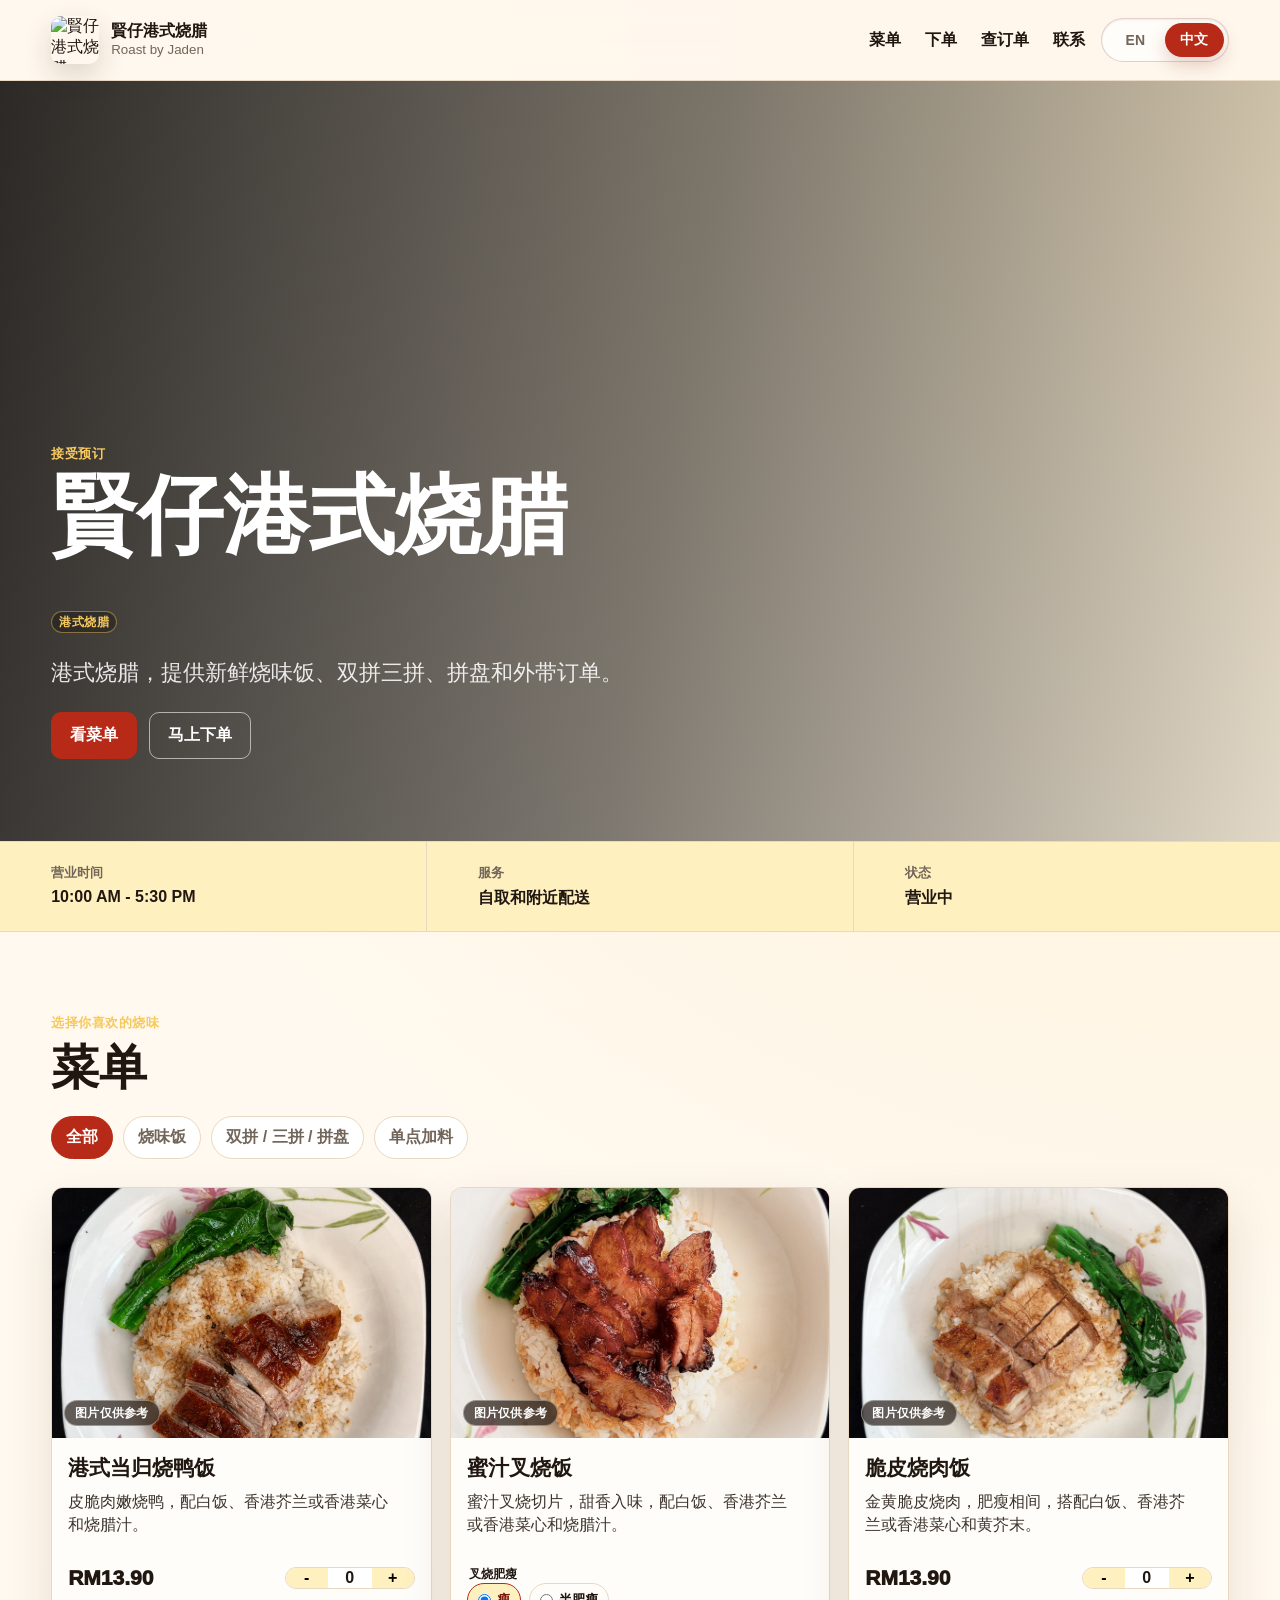
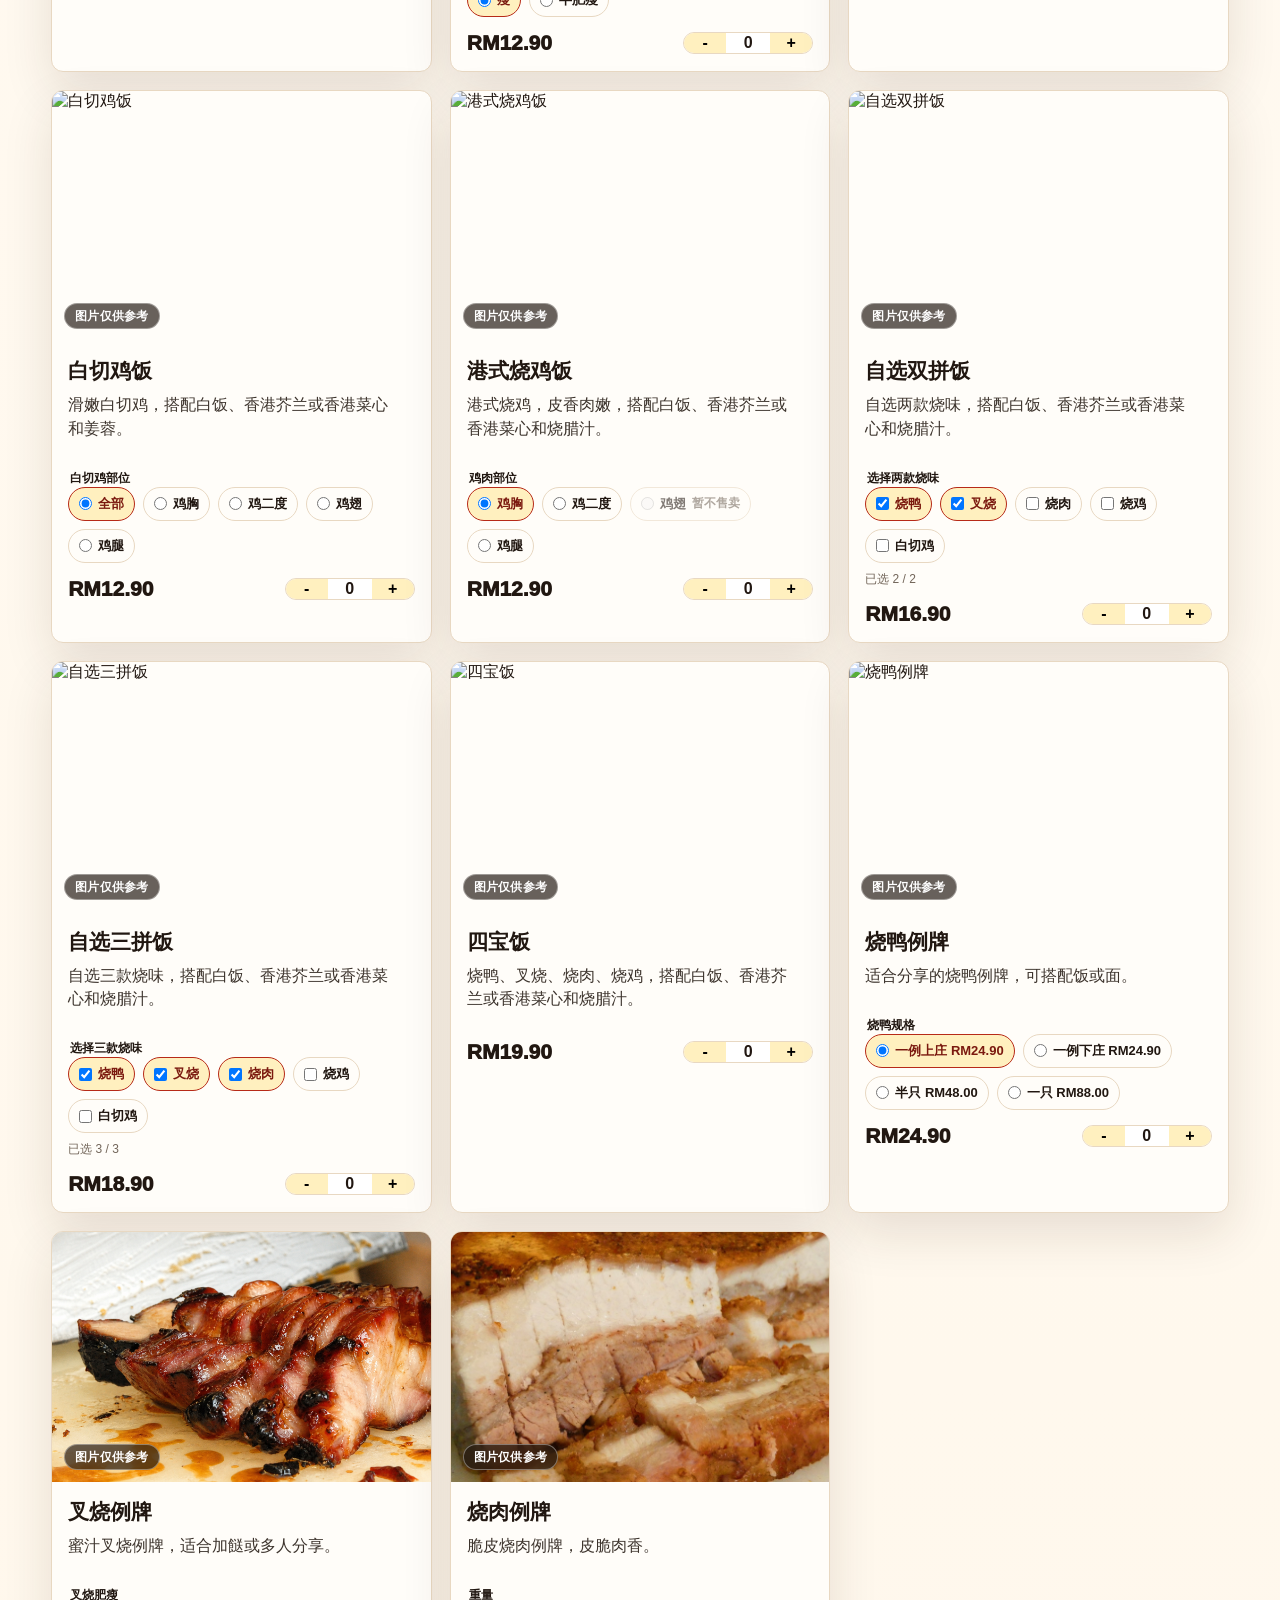
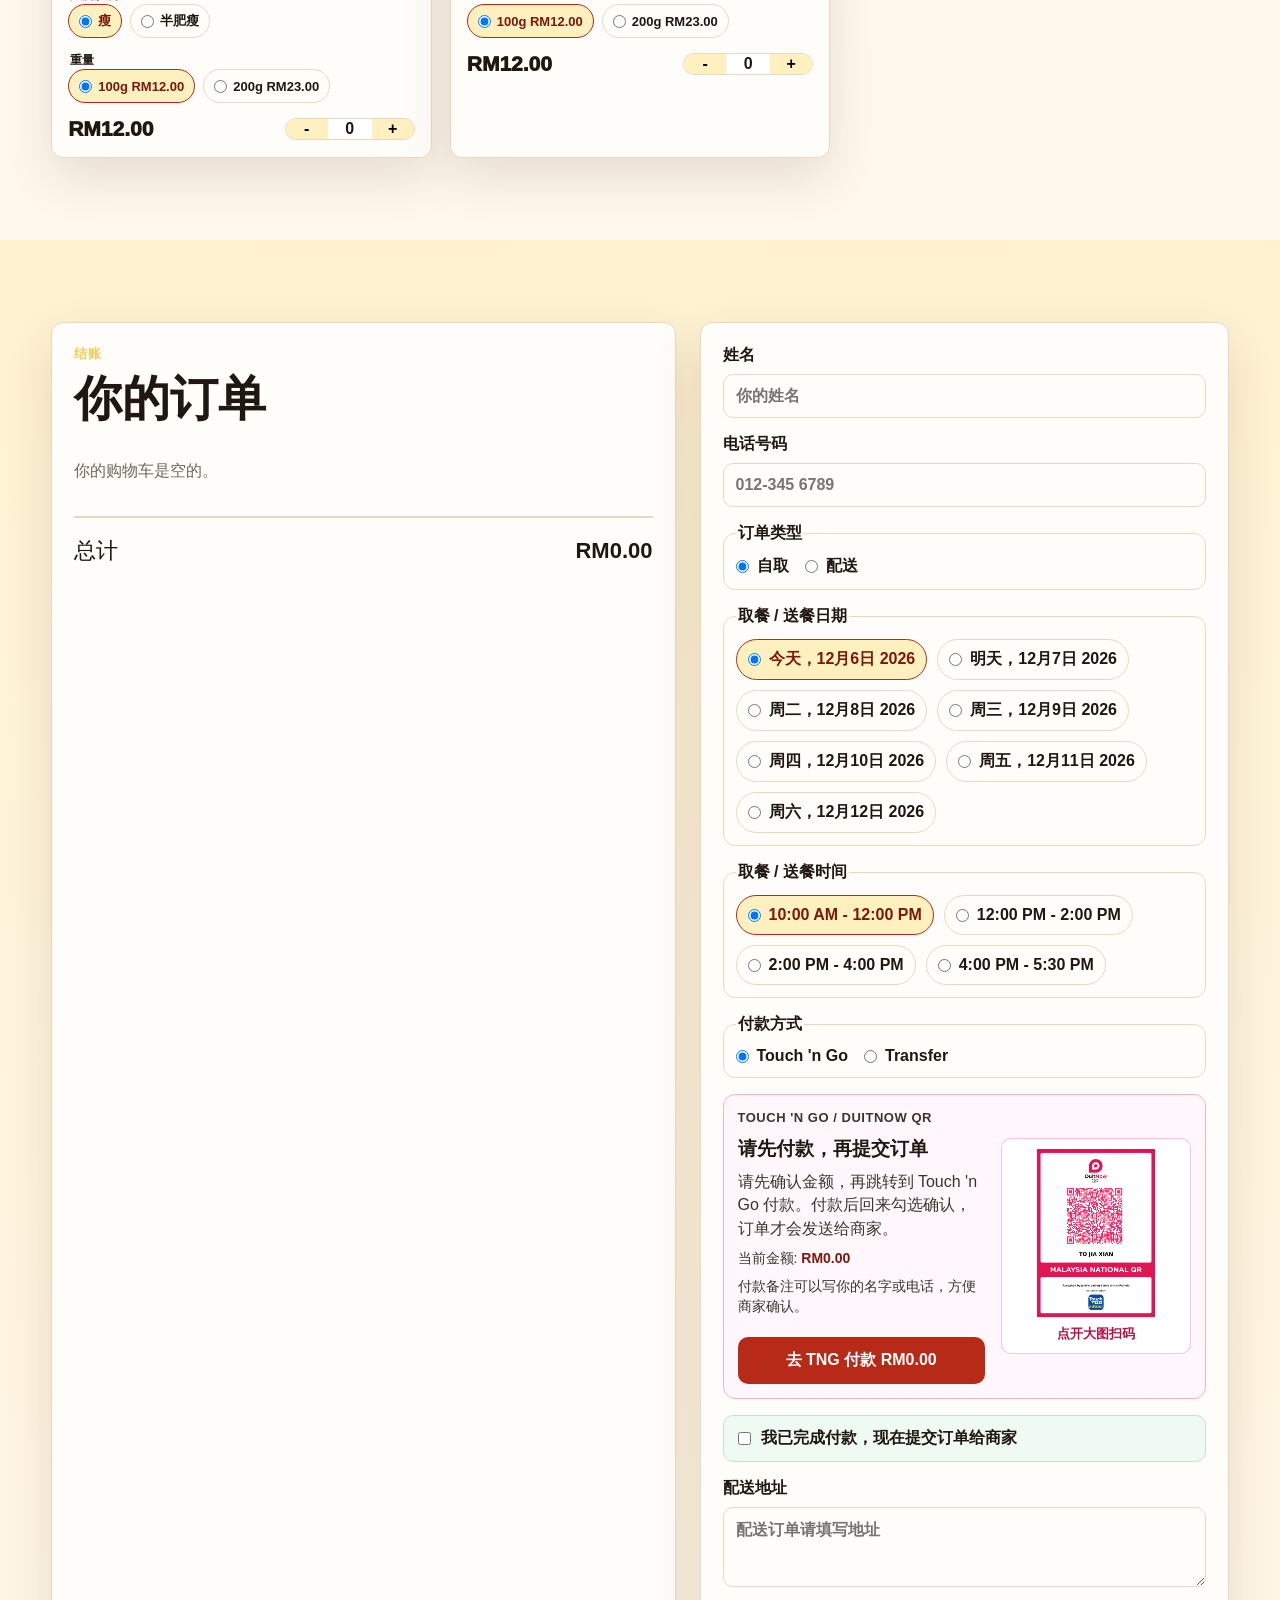
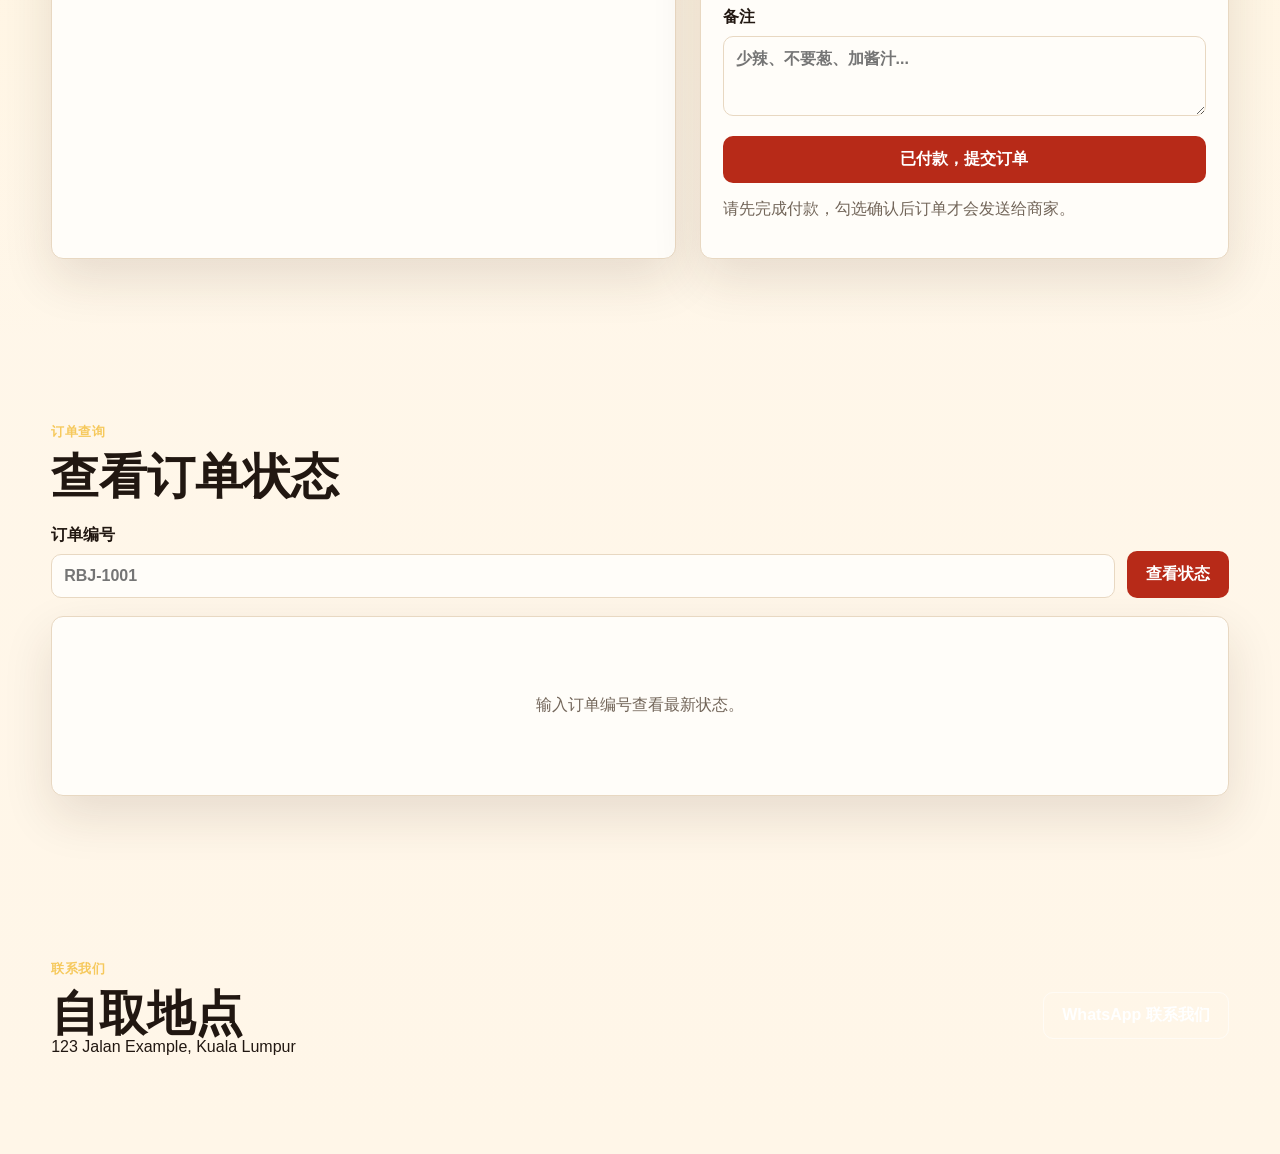
==== index.html @ 511b7d28 "Remove customer map action buttons" ====
<!doctype html>
<html lang="zh">
  <head>
    <meta charset="UTF-8" />
    <meta name="viewport" content="width=device-width, initial-scale=1.0" />
    <meta
      name="description"
      content="A mobile-friendly online menu and ordering site for Roast by Jaden."
    />
    <title>賢仔港式烧腊 | Online Menu</title>
    <link rel="stylesheet" href="styles.css?v=20260618-local-address-preview" />
  </head>
  <body>
    <header class="site-header">
      <a class="brand" href="#top" aria-label="Roast by Jaden home">
        <span class="brand-mark">
          <img src="assets/xianzai-hero.jpg" alt="賢仔港式烧腊 logo" />
        </span>
        <span>
          <strong data-i18n data-zh="賢仔港式烧腊" data-en="Roast by Jaden">賢仔港式烧腊</strong>
          <small data-i18n data-zh="Roast by Jaden" data-en="正宗港式烧腊">Roast by Jaden</small>
        </span>
      </a>

      <div class="header-actions">
        <nav aria-label="Main navigation">
          <a href="#menu" data-i18n data-zh="菜单" data-en="Menu">菜单</a>
          <a href="#order" data-i18n data-zh="下单" data-en="Order">下单</a>
          <a href="#track" data-i18n data-zh="查订单" data-en="Track">查订单</a>
          <a href="#contact" data-i18n data-zh="联系" data-en="Contact">联系</a>
        </nav>
        <div class="language-switch" aria-label="Language switch">
          <button class="language-toggle" type="button" data-language-option="en">EN</button>
          <button class="language-toggle" type="button" data-language-option="zh">中文</button>
        </div>
      </div>
    </header>

    <main id="top">
      <section class="hero">
        <div class="hero-copy">
          <p class="eyebrow" data-i18n data-zh="接受预订" data-en="Now accepting pre-orders">接受预订</p>
          <h1 class="hero-title">
            <span data-i18n data-zh="賢仔港式烧腊" data-en="Roast by Jaden">賢仔港式烧腊</span>
            <small
              class="hero-title-badge"
              data-i18n
              data-zh="港式烧腊"
              data-en="HK STYLE"
            >
              港式烧腊
            </small>
          </h1>
          <p
            data-i18n
            data-zh="港式烧腊，提供新鲜烧味饭、双拼三拼、拼盘和外带订单。"
            data-en="Authentic Hong Kong roast meats, rice, combos, platters and takeaway orders."
          >
            港式烧腊，提供新鲜烧味饭、双拼三拼、拼盘和外带订单。
          </p>
          <div class="hero-actions">
            <a class="button primary" href="#menu" data-i18n data-zh="看菜单" data-en="View menu">看菜单</a>
            <a class="button ghost" href="#order" data-i18n data-zh="马上下单" data-en="Order now">马上下单</a>
          </div>
        </div>
      </section>

      <section class="notice-bar" id="storeNotice" hidden></section>

      <section class="quick-info" aria-label="Business information">
        <div>
          <span data-i18n data-zh="营业时间" data-en="Open">营业时间</span>
          <strong>10:00 AM - 5:30 PM</strong>
        </div>
        <div>
          <span data-i18n data-zh="服务" data-en="Service">服务</span>
          <strong data-i18n data-zh="自取和附近配送" data-en="Pickup & local delivery">自取和附近配送</strong>
        </div>
        <div>
          <span data-i18n data-zh="状态" data-en="Status">状态</span>
          <strong id="storeStatusHero">营业中</strong>
        </div>
      </section>

      <section class="menu-section" id="menu">
        <div class="section-heading">
          <p class="eyebrow" data-i18n data-zh="选择你喜欢的烧味" data-en="Choose your favourites">选择你喜欢的烧味</p>
          <h2 data-i18n data-zh="菜单" data-en="Menu">菜单</h2>
        </div>

        <div class="category-tabs" id="categoryTabs" aria-label="Menu categories"></div>
        <div class="menu-grid" id="menuGrid" aria-live="polite"></div>
      </section>

      <section class="order-section" id="order">
        <div class="order-panel">
          <div class="section-heading">
            <p class="eyebrow" data-i18n data-zh="结账" data-en="Checkout">结账</p>
            <h2 data-i18n data-zh="你的订单" data-en="Your order">你的订单</h2>
          </div>

          <div class="cart-list" id="cartList"></div>
          <div class="cart-empty" id="cartEmpty" data-i18n data-zh="你的购物车是空的。" data-en="Your cart is empty.">你的购物车是空的。</div>

          <div class="cart-total">
            <span data-i18n data-zh="总计" data-en="Total">总计</span>
            <strong id="cartTotal">RM0.00</strong>
          </div>

          <article class="latest-order" id="latestOrder" hidden>
            <p class="eyebrow" data-i18n data-zh="订单已提交" data-en="Order created">订单已提交</p>
            <h3 id="latestOrderCode">RBJ-0000</h3>
            <p id="latestOrderSummary"></p>
            <div class="payment-qr-card compact">
              <div>
                <p class="eyebrow" data-i18n data-zh="Touch 'n Go / DuitNow QR" data-en="Touch 'n Go / DuitNow QR">Touch 'n Go / DuitNow QR</p>
                <h4 data-i18n data-zh="已收到付款确认" data-en="Payment confirmed">已收到付款确认</h4>
                <p class="payment-qr-meta">
                  <span data-i18n data-zh="金额" data-en="Amount">金额</span>:
                  <strong id="latestPaymentQrAmount">RM0.00</strong>
                </p>
                <p class="payment-qr-meta">
                  <span data-i18n data-zh="订单编号" data-en="Order code">订单编号</span>:
                  <strong id="latestPaymentQrReference">RBJ-0000</strong>
                </p>
              </div>
              <a class="payment-qr-image-link" href="assets/tng-duitnow-qr.png" target="_blank" rel="noreferrer" aria-label="Open Touch 'n Go DuitNow QR">
                <img src="assets/tng-duitnow-qr.png" alt="Touch 'n Go DuitNow QR code for payment" />
              </a>
            </div>
            <div class="latest-order-actions">
              <a class="button primary" id="latestOrderTrackLink" href="#track" data-i18n data-zh="查看订单状态" data-en="Track this order">查看订单状态</a>
              <a class="button secondary" id="latestOrderWhatsappLink" href="#" target="_blank" rel="noreferrer" data-i18n data-zh="WhatsApp 联系" data-en="Send to WhatsApp">
                WhatsApp 联系
              </a>
            </div>
          </article>
        </div>

        <form class="customer-form" id="orderForm">
          <label>
            <span data-i18n data-zh="姓名" data-en="Name">姓名</span>
            <input id="customerName" type="text" placeholder="你的姓名" data-i18n-placeholder data-zh-placeholder="你的姓名" data-en-placeholder="Your name" required />
          </label>

          <label>
            <span data-i18n data-zh="电话号码" data-en="Phone">电话号码</span>
            <input id="customerPhone" type="tel" placeholder="012-345 6789" required />
          </label>

          <fieldset>
            <legend data-i18n data-zh="订单类型" data-en="Order type">订单类型</legend>
            <label class="radio-row">
              <input type="radio" name="orderType" value="Pickup" checked />
              <span data-i18n data-zh="自取" data-en="Pickup">自取</span>
            </label>
            <label class="radio-row">
              <input type="radio" name="orderType" value="Delivery" />
              <span data-i18n data-zh="配送" data-en="Delivery">配送</span>
            </label>
          </fieldset>

          <fieldset class="time-options date-options" id="pickupDateOptions">
            <legend>取餐 / 送餐日期</legend>
          </fieldset>

          <fieldset class="time-options">
            <legend data-i18n data-zh="取餐 / 送餐时间" data-en="Pickup / delivery time">取餐 / 送餐时间</legend>
            <label class="time-chip">
              <input type="radio" name="pickupTime" value="10:00 AM - 12:00 PM" checked />
              10:00 AM - 12:00 PM
            </label>
            <label class="time-chip">
              <input type="radio" name="pickupTime" value="12:00 PM - 2:00 PM" />
              12:00 PM - 2:00 PM
            </label>
            <label class="time-chip">
              <input type="radio" name="pickupTime" value="2:00 PM - 4:00 PM" />
              2:00 PM - 4:00 PM
            </label>
            <label class="time-chip">
              <input type="radio" name="pickupTime" value="4:00 PM - 5:30 PM" />
              4:00 PM - 5:30 PM
            </label>
          </fieldset>

          <fieldset>
            <legend data-i18n data-zh="付款方式" data-en="Payment method">付款方式</legend>
            <label class="radio-row">
              <input type="radio" name="paymentMethod" value="Touch 'n Go" checked />
              Touch 'n Go
            </label>
            <label class="radio-row">
              <input type="radio" name="paymentMethod" value="Transfer" />
              Transfer
            </label>
          </fieldset>

          <div class="payment-qr-card" id="paymentQrPanel">
            <div class="payment-qr-copy">
              <p class="eyebrow" data-i18n data-zh="Touch 'n Go / DuitNow QR" data-en="Touch 'n Go / DuitNow QR">Touch 'n Go / DuitNow QR</p>
              <h3 data-i18n data-zh="请先付款，再提交订单" data-en="Pay first, then place the order">请先付款，再提交订单</h3>
              <p data-i18n data-zh="请先确认金额，再跳转到 Touch 'n Go 付款。付款后回来勾选确认，订单才会发送给商家。" data-en="Check the amount, then open Touch 'n Go to pay. After paying, come back and confirm so the order is sent to the shop.">
                请先确认金额，再跳转到 Touch 'n Go 付款。付款后回来勾选确认，订单才会发送给商家。
              </p>
              <p class="payment-qr-meta">
                <span data-i18n data-zh="当前金额" data-en="Current amount">当前金额</span>:
                <strong id="paymentQrAmount">RM0.00</strong>
              </p>
              <p class="payment-qr-hint" data-i18n data-zh="付款备注可以写你的名字或电话，方便商家确认。" data-en="Use your name or phone as the payment reference so the shop can confirm faster.">
                付款备注可以写你的名字或电话，方便商家确认。
              </p>
              <a
                class="button primary payment-link-button"
                id="tngPaymentLink"
                href="https://payment.tngdigital.com.my/sc/bDLos9KsJZ"
                target="_blank"
                rel="noreferrer"
                data-i18n
                data-zh="去 TNG 付款 RM0.00"
                data-en="Pay with TNG RM0.00"
              >
                去 TNG 付款 RM0.00
              </a>
            </div>
            <a class="payment-qr-image-link" href="assets/tng-duitnow-qr.png" target="_blank" rel="noreferrer" aria-label="Open Touch 'n Go DuitNow QR">
              <img src="assets/tng-duitnow-qr.png" alt="Touch 'n Go DuitNow QR code for payment" />
              <span data-i18n data-zh="点开大图扫码" data-en="Tap to enlarge">点开大图扫码</span>
            </a>
          </div>

          <label class="payment-confirm-row">
            <input id="paymentConfirmed" type="checkbox" />
            <span data-i18n data-zh="我已完成付款，现在提交订单给商家" data-en="I have paid and want to send this order to the shop">我已完成付款，现在提交订单给商家</span>
          </label>

          <label>
            <span data-i18n data-zh="配送地址" data-en="Delivery address">配送地址</span>
            <textarea
              id="customerAddress"
              rows="3"
              placeholder="配送订单请填写地址"
              data-i18n-placeholder
              data-zh-placeholder="配送订单请填写地址"
              data-en-placeholder="Required for delivery orders"
            ></textarea>
            <div class="address-suggestions" id="addressSuggestions" hidden></div>
          </label>

          <label>
            <span data-i18n data-zh="备注" data-en="Notes">备注</span>
            <textarea
              id="customerNotes"
              rows="3"
              placeholder="少辣、不要葱、加酱汁..."
              data-i18n-placeholder
              data-zh-placeholder="少辣、不要葱、加酱汁..."
              data-en-placeholder="Less spicy, no spring onion, extra sauce..."
            ></textarea>
          </label>

          <button class="button primary full" type="submit" id="placeOrderButton" data-i18n data-zh="已付款，提交订单" data-en="Paid, place order">已付款，提交订单</button>
          <p class="form-note" id="orderFormNote" data-i18n data-zh="请先完成付款，勾选确认后订单才会发送给商家。" data-en="Please pay first. The order is sent to the shop only after you confirm payment.">
            请先完成付款，勾选确认后订单才会发送给商家。
          </p>
        </form>
      </section>

      <section class="track-section" id="track">
        <div class="section-heading">
          <p class="eyebrow" data-i18n data-zh="订单查询" data-en="Tracking">订单查询</p>
          <h2 data-i18n data-zh="查看订单状态" data-en="Track your order">查看订单状态</h2>
        </div>

        <form class="track-form" id="trackForm">
          <label>
            <span data-i18n data-zh="订单编号" data-en="Tracking code">订单编号</span>
            <input id="trackCodeInput" type="text" placeholder="RBJ-1001" />
          </label>
          <button class="button primary" type="submit" data-i18n data-zh="查看状态" data-en="Check status">查看状态</button>
        </form>

        <div class="track-result empty" id="trackResult">
          输入订单编号查看最新状态。
        </div>
      </section>

      <section class="contact-section" id="contact">
        <div>
          <p class="eyebrow" data-i18n data-zh="联系我们" data-en="Visit us">联系我们</p>
          <h2 data-i18n data-zh="自取地点" data-en="Pickup point">自取地点</h2>
          <p data-i18n data-zh="123 Jalan Example, Kuala Lumpur" data-en="123 Jalan Example, Kuala Lumpur">123 Jalan Example, Kuala Lumpur</p>
        </div>
        <a class="button ghost dark" href="https://wa.me/60123456789" target="_blank" rel="noreferrer">
          <span data-i18n data-zh="WhatsApp 联系我们" data-en="WhatsApp us">WhatsApp 联系我们</span>
        </a>
      </section>
    </main>

    <div class="mobile-cart" aria-live="polite">
      <span id="mobileCartCount">0 份</span>
      <a href="#order" data-i18n data-zh="结账" data-en="Checkout">结账</a>
    </div>

    <script type="module" src="app.js?v=20260618-local-address-preview"></script>
  </body>
</html>
---- styles.css ----
:root {
  color-scheme: light;
  --ink: #211711;
  --muted: #726559;
  --paper: #fff6e8;
  --panel: #fffdf9;
  --line: #e8d8c2;
  --accent: #b72a18;
  --accent-dark: #7b190f;
  --gold: #f6c95d;
  --gold-soft: #fff0bf;
  --olive: #335c43;
  --shadow: 0 20px 50px rgba(59, 33, 15, 0.12);
}

* {
  box-sizing: border-box;
}

[hidden] {
  display: none !important;
}

html {
  scroll-behavior: smooth;
}

body {
  margin: 0;
  background:
    radial-gradient(circle at top right, rgba(246, 201, 93, 0.24), transparent 24%),
    linear-gradient(180deg, #fffaf2 0%, var(--paper) 100%);
  color: var(--ink);
  font-family: "Avenir Next", "Segoe UI", sans-serif;
}

a {
  color: inherit;
  text-decoration: none;
}

button,
input,
textarea,
select {
  font: inherit;
}

img {
  max-width: 100%;
}

.site-header {
  position: sticky;
  top: 0;
  z-index: 20;
  display: flex;
  align-items: center;
  justify-content: space-between;
  gap: 20px;
  padding: 16px clamp(18px, 4vw, 56px);
  background: rgba(255, 248, 238, 0.92);
  border-bottom: 1px solid rgba(232, 216, 194, 0.9);
  backdrop-filter: blur(16px);
}

.brand {
  display: inline-flex;
  align-items: center;
  gap: 12px;
}

.brand-mark {
  width: 48px;
  height: 48px;
  overflow: hidden;
  border-radius: 10px;
  box-shadow: 0 12px 28px rgba(59, 33, 15, 0.16);
}

.brand-mark img {
  width: 100%;
  height: 100%;
  object-fit: cover;
}

.brand strong,
.brand small {
  display: block;
  line-height: 1.1;
}

.brand small {
  margin-top: 4px;
  color: var(--muted);
}

nav {
  display: flex;
  align-items: center;
  gap: clamp(12px, 3vw, 24px);
  font-weight: 800;
}

.header-actions {
  display: flex;
  align-items: center;
  gap: 16px;
}

.language-switch {
  position: relative;
  display: grid;
  grid-template-columns: repeat(2, 1fr);
  width: 128px;
  padding: 4px;
  border: 1px solid rgba(123, 25, 15, 0.2);
  border-radius: 999px;
  background: rgba(255, 255, 255, 0.72);
  box-shadow: inset 0 1px 2px rgba(59, 33, 15, 0.08);
}

.language-switch::before {
  content: "";
  position: absolute;
  top: 4px;
  bottom: 4px;
  left: 4px;
  width: calc(50% - 4px);
  border-radius: 999px;
  background: var(--accent);
  box-shadow: 0 8px 18px rgba(123, 25, 15, 0.2);
  pointer-events: none;
  transition: transform 180ms ease;
}

.language-switch[data-current="zh"]::before {
  transform: translateX(100%);
}

.language-toggle {
  position: relative;
  z-index: 1;
  min-height: 34px;
  border: 0;
  border-radius: 999px;
  background: transparent;
  color: var(--muted);
  cursor: pointer;
  font-size: 14px;
  font-weight: 900;
  transition: color 180ms ease;
}

.language-toggle.active {
  color: #fff;
}

.nav-admin {
  border: 1px solid var(--line);
  border-radius: 999px;
  background: #fff;
  padding: 9px 14px;
}

.hero,
.menu-section,
.order-section,
.track-section,
.contact-section {
  padding: clamp(42px, 7vw, 82px) clamp(18px, 4vw, 56px);
}

.hero {
  display: grid;
  grid-template-columns: minmax(0, 1.15fr) minmax(280px, 0.85fr);
  gap: 24px;
  min-height: min(760px, calc(100vh - 80px));
  align-items: end;
  background:
    linear-gradient(100deg, rgba(15, 12, 10, 0.88), rgba(15, 12, 10, 0.54) 52%, rgba(15, 12, 10, 0.12)),
    url("assets/xianzai-hero.jpg") center/cover;
  color: #fff;
}

.hero-copy {
  width: min(680px, 100%);
}

.hero h1,
.hero h2,
.hero p {
  margin-top: 0;
}

.hero h1 {
  margin-bottom: 18px;
  font-size: clamp(46px, 7vw, 86px);
  line-height: 0.95;
}

.hero-title span {
  display: block;
}

.hero-title-badge {
  display: inline-flex;
  width: max-content;
  max-width: 100%;
  margin-top: 10px;
  border: 1px solid rgba(246, 201, 93, 0.45);
  border-radius: 999px;
  background: rgba(0, 0, 0, 0.26);
  color: var(--gold);
  padding: 4px 7px;
  font-size: clamp(10px, 2.8vw, 12px);
  font-weight: 900;
  letter-spacing: 0.04em;
  line-height: 1;
  text-transform: uppercase;
  backdrop-filter: blur(8px);
}

.hero p:not(.eyebrow) {
  max-width: 620px;
  color: rgba(255, 255, 255, 0.88);
  font-size: clamp(18px, 2vw, 22px);
  line-height: 1.55;
}

.hero-panel {
  display: grid;
  gap: 14px;
}

.hero-stat {
  border: 1px solid rgba(255, 255, 255, 0.16);
  border-radius: 12px;
  background: rgba(255, 255, 255, 0.08);
  padding: 18px;
  backdrop-filter: blur(12px);
}

.hero-stat span {
  display: block;
  margin-bottom: 8px;
  color: rgba(255, 255, 255, 0.74);
  font-size: 12px;
  font-weight: 800;
  text-transform: uppercase;
}

.hero-stat strong {
  font-size: 18px;
  line-height: 1.35;
}

.eyebrow {
  margin: 0 0 12px;
  color: var(--gold);
  font-size: 13px;
  font-weight: 900;
  letter-spacing: 0.04em;
  text-transform: uppercase;
}

.section-heading {
  margin-bottom: 24px;
}

.section-heading.compact {
  margin-bottom: 18px;
}

h2,
h3,
p {
  margin-top: 0;
}

h2 {
  margin-bottom: 0;
  font-size: clamp(30px, 4vw, 48px);
  line-height: 1;
}

.button {
  display: inline-flex;
  min-height: 46px;
  align-items: center;
  justify-content: center;
  border: 1px solid transparent;
  border-radius: 10px;
  padding: 12px 18px;
  cursor: pointer;
  font-weight: 900;
  transition: transform 160ms ease, background 160ms ease, border-color 160ms ease;
}

.button:hover {
  transform: translateY(-1px);
}

.button.primary {
  background: var(--accent);
  color: #fff;
}

.button.ghost {
  border-color: rgba(255, 255, 255, 0.58);
  color: #fff;
}

.button.secondary {
  border-color: var(--line);
  background: #fff;
  color: var(--accent-dark);
}

.button.full {
  width: 100%;
}

.hero-actions,
.latest-order-actions,
.contact-section {
  display: flex;
  flex-wrap: wrap;
  gap: 12px;
}

.notice-bar {
  padding: 14px clamp(18px, 4vw, 56px);
  background: #fff3d5;
  border-top: 1px solid #f1d897;
  border-bottom: 1px solid #f1d897;
  color: var(--accent-dark);
  font-weight: 800;
}

.quick-info {
  display: grid;
  grid-template-columns: repeat(3, minmax(0, 1fr));
  gap: 1px;
  background: var(--line);
  border-block: 1px solid var(--line);
}

.quick-info div {
  padding: 22px clamp(18px, 4vw, 56px);
  background: var(--gold-soft);
}

.quick-info span {
  display: block;
  margin-bottom: 6px;
  color: var(--muted);
  font-size: 13px;
  font-weight: 800;
}

.category-tabs {
  display: flex;
  gap: 10px;
  margin-bottom: 24px;
  overflow-x: auto;
  padding-bottom: 4px;
}

.category-tabs button {
  min-width: max-content;
  border: 1px solid var(--line);
  border-radius: 999px;
  background: #fff;
  color: var(--muted);
  cursor: pointer;
  padding: 10px 14px;
  font-weight: 900;
}

.category-tabs button.active {
  border-color: var(--accent);
  background: var(--accent);
  color: #fff;
}

.menu-grid {
  display: grid;
  grid-template-columns: repeat(3, minmax(0, 1fr));
  gap: 18px;
}

.menu-card,
.order-panel,
.customer-form,
.track-result,
.latest-order,
.empty-card {
  border: 1px solid var(--line);
  border-radius: 12px;
  background: var(--panel);
  box-shadow: var(--shadow);
}

.menu-card {
  overflow: hidden;
}

.menu-card-image {
  position: relative;
}

.menu-card-image img {
  display: block;
  width: 100%;
  height: clamp(190px, 28vw, 250px);
  object-fit: cover;
}

.menu-card-image span {
  position: absolute;
  left: 12px;
  bottom: 12px;
  border: 1px solid rgba(255, 255, 255, 0.36);
  border-radius: 999px;
  background: rgba(33, 23, 17, 0.68);
  color: #fff;
  padding: 6px 10px;
  font-size: 12px;
  font-weight: 900;
  letter-spacing: 0.02em;
  line-height: 1;
  backdrop-filter: blur(8px);
}

.menu-card-body {
  display: grid;
  gap: 14px;
  padding: 16px;
}

.menu-card-top {
  display: grid;
  grid-template-columns: 1fr auto;
  gap: 14px;
}

.menu-card h3 {
  margin-bottom: 8px;
  font-size: 21px;
}

.menu-card p {
  color: #3d342d;
  line-height: 1.45;
}

.product-badge,
.status-pill {
  display: inline-flex;
  min-height: 32px;
  align-items: center;
  justify-content: center;
  border-radius: 999px;
  padding: 6px 11px;
  font-size: 12px;
  font-weight: 900;
  white-space: nowrap;
}

.product-badge.live {
  background: #e7f6ec;
  color: #235b37;
}

.product-badge.sold {
  background: #ffe4dc;
  color: var(--accent-dark);
}

.product-badge.idle {
  background: #f0ece6;
  color: #6c5d4d;
}

.choice-group {
  display: grid;
  gap: 8px;
  margin: 0;
  border: 0;
  padding: 0;
}

.choice-group legend {
  font-size: 12px;
  font-weight: 900;
}

.choice-options {
  display: flex;
  flex-wrap: wrap;
  gap: 8px;
}

.choice-chip {
  display: inline-flex;
  min-height: 34px;
  align-items: center;
  gap: 6px;
  border: 1px solid var(--line);
  border-radius: 999px;
  background: #fffdf9;
  padding: 7px 10px;
  font-size: 13px;
  font-weight: 800;
}

.choice-chip:has(input:checked) {
  border-color: var(--accent);
  background: var(--gold-soft);
  color: var(--accent-dark);
}

.choice-chip input {
  width: auto;
  margin: 0;
}

.choice-chip.sold-out {
  opacity: 0.56;
}

.choice-chip span,
.choice-limit {
  color: var(--muted);
  font-size: 12px;
}

.menu-card-footer,
.cart-total,
.track-card-head,
.track-history-row {
  display: flex;
  align-items: center;
  justify-content: space-between;
  gap: 12px;
}

.price {
  font-size: 21px;
  font-weight: 950;
}

.add-button {
  min-width: 120px;
  height: 42px;
  border: 0;
  border-radius: 999px;
  background: var(--line);
  color: var(--muted);
  font-weight: 900;
}

.menu-quantity,
.quantity {
  display: inline-grid;
  overflow: hidden;
  border: 1px solid var(--line);
  border-radius: 999px;
}

.menu-quantity {
  grid-template-columns: 42px 44px 42px;
}

.quantity {
  grid-template-columns: 34px 34px 34px;
}

.menu-quantity button,
.menu-quantity output,
.quantity button,
.quantity output {
  display: grid;
  place-items: center;
  border: 0;
  font-weight: 900;
}

.menu-quantity button,
.quantity button {
  background: var(--gold-soft);
  cursor: pointer;
}

.menu-quantity output,
.quantity output {
  background: #fff;
}

.order-section {
  display: grid;
  grid-template-columns: minmax(0, 0.92fr) minmax(320px, 0.78fr);
  gap: 24px;
  background:
    linear-gradient(180deg, rgba(255, 236, 184, 0.54), rgba(255, 255, 255, 0));
}

.order-panel,
.customer-form,
.track-result,
.latest-order {
  padding: 22px;
}

.customer-form {
  display: grid;
  gap: 16px;
}

.cart-list {
  display: grid;
  gap: 12px;
}

.cart-item {
  display: grid;
  grid-template-columns: 1fr auto;
  gap: 12px;
  align-items: center;
  border-bottom: 1px solid var(--line);
  padding-bottom: 12px;
}

.cart-item strong,
.cart-item span,
.track-items strong,
.track-items span {
  display: block;
}

.cart-item small,
.track-items span,
.track-meta,
.form-note {
  color: var(--muted);
}

.cart-empty {
  padding: 14px 0;
  color: var(--muted);
}

.cart-total {
  margin-top: 20px;
  border-top: 2px solid var(--line);
  padding-top: 18px;
  font-size: 22px;
}

.latest-order {
  margin-top: 18px;
  background: #fffaf0;
}

.latest-order h3 {
  margin-bottom: 8px;
  font-size: 28px;
}

.payment-qr-card {
  display: grid;
  grid-template-columns: minmax(0, 1fr) minmax(150px, 190px);
  gap: 16px;
  align-items: center;
  border: 1px solid #f4b2c9;
  border-radius: 12px;
  background: #fff7fb;
  padding: 14px;
}

.payment-qr-card.compact {
  margin: 16px 0;
  background: #fff;
}

.payment-qr-card h3,
.payment-qr-card h4 {
  margin-bottom: 8px;
}

.payment-qr-card h4 {
  font-size: 20px;
}

.payment-qr-copy {
  min-width: 0;
}

.payment-qr-card p {
  margin-bottom: 8px;
  color: #3d342d;
  line-height: 1.45;
}

.payment-qr-meta,
.payment-qr-hint {
  font-size: 14px;
}

.payment-qr-meta {
  color: var(--muted);
}

.payment-qr-meta strong {
  color: var(--accent-dark);
}

.payment-qr-hint {
  margin-bottom: 0;
  color: var(--muted);
}

.payment-link-button {
  width: 100%;
  margin-top: 12px;
  text-align: center;
}

.payment-qr-image-link {
  display: grid;
  gap: 8px;
  justify-items: center;
  border: 1px solid rgba(230, 15, 82, 0.24);
  border-radius: 10px;
  background: #fff;
  padding: 10px;
  color: #b80f43;
  font-size: 13px;
  font-weight: 900;
  text-align: center;
}

.payment-qr-image-link img {
  display: block;
  width: min(100%, 172px);
  aspect-ratio: 1;
  object-fit: contain;
}

.payment-confirm-row {
  display: flex;
  align-items: center;
  gap: 10px;
  border: 1px solid #bfe5ca;
  border-radius: 10px;
  background: #effaf2;
  padding: 12px 14px;
  color: var(--green-dark);
  font-weight: 900;
}

.payment-confirm-row input {
  width: auto;
  margin: 0;
}

label,
legend {
  font-weight: 900;
}

input,
textarea,
select {
  width: 100%;
  margin-top: 8px;
  border: 1px solid var(--line);
  border-radius: 10px;
  background: #fffdf9;
  color: var(--ink);
  padding: 12px;
  outline: none;
}

input:focus,
textarea:focus,
select:focus {
  border-color: var(--accent);
  box-shadow: 0 0 0 3px rgba(183, 42, 24, 0.14);
}

.address-actions {
  display: flex;
  flex-wrap: wrap;
  gap: 8px;
  margin-top: 10px;
}

.address-suggestions {
  display: grid;
  gap: 8px;
  margin-top: 8px;
}

.address-suggestion {
  display: grid;
  gap: 3px;
  width: 100%;
  border: 1px solid var(--line);
  border-radius: 8px;
  background: #fffdf9;
  color: var(--ink);
  cursor: pointer;
  padding: 10px 12px;
  font-weight: 600;
  text-align: left;
}

.address-suggestion:hover,
.address-suggestion:focus-visible {
  border-color: var(--accent);
  background: var(--gold-soft);
  outline: none;
}

.address-suggestion strong {
  display: block;
  font-size: 14px;
  line-height: 1.25;
}

.address-suggestion span {
  display: block;
  color: var(--muted);
  font-size: 13px;
  font-weight: 500;
  line-height: 1.35;
}

.map-link {
  display: inline-flex;
  width: fit-content;
  align-items: center;
  justify-content: center;
  border: 1px solid var(--line);
  border-radius: 999px;
  background: #fff;
  color: var(--accent-dark);
  cursor: pointer;
  padding: 8px 12px;
  font-size: 14px;
  font-weight: 900;
  transition: opacity 160ms ease, transform 160ms ease, border-color 160ms ease;
}

.map-link:hover {
  border-color: var(--accent);
  transform: translateY(-1px);
}

.map-link:disabled {
  cursor: wait;
  opacity: 0.68;
  transform: none;
}

fieldset {
  display: flex;
  flex-wrap: wrap;
  gap: 16px;
  margin: 0;
  border: 1px solid var(--line);
  border-radius: 12px;
  padding: 12px;
}

.radio-row,
.time-chip {
  display: inline-flex;
  align-items: center;
  gap: 8px;
  font-weight: 800;
}

.radio-row input,
.time-chip input {
  width: auto;
  margin: 0;
}

.time-options {
  gap: 10px;
}

.time-chip {
  min-height: 40px;
  border: 1px solid var(--line);
  border-radius: 999px;
  background: #fffdf9;
  padding: 9px 11px;
}

.time-chip:has(input:checked) {
  border-color: var(--accent);
  background: var(--gold-soft);
  color: var(--accent-dark);
}

.track-form {
  display: grid;
  grid-template-columns: minmax(0, 1fr) auto;
  gap: 12px;
  align-items: end;
  margin-bottom: 18px;
}

.track-result.empty,
.empty-card {
  display: grid;
  place-items: center;
  min-height: 180px;
  color: var(--muted);
  text-align: center;
}

.track-result h3 {
  margin-bottom: 0;
  font-size: 28px;
}

.status-pill {
  background: #f4ead9;
  color: var(--accent-dark);
}

.track-items,
.track-history {
  display: grid;
  gap: 12px;
}

.track-items {
  margin: 18px 0;
  padding: 0;
  list-style: none;
}

.track-history {
  border-top: 1px solid var(--line);
  padding-top: 16px;
}

.contact-section {
  align-items: center;
  justify-content: space-between;
}

.mobile-cart {
  position: fixed;
  right: 14px;
  bottom: 14px;
  left: 14px;
  z-index: 30;
  display: none;
  align-items: center;
  justify-content: space-between;
  border-radius: 12px;
  background: var(--accent-dark);
  color: #fff;
  padding: 12px 14px;
  box-shadow: var(--shadow);
  font-weight: 900;
}

.mobile-cart a {
  border-radius: 999px;
  background: #fff;
  color: var(--accent-dark);
  padding: 9px 12px;
}

@media (max-width: 1040px) {
  .menu-grid {
    grid-template-columns: repeat(2, minmax(0, 1fr));
  }

  .hero,
  .order-section {
    grid-template-columns: 1fr;
  }
}

@media (max-width: 720px) {
  .site-header {
    align-items: flex-start;
    flex-direction: column;
  }

  nav {
    flex-wrap: wrap;
  }

  .quick-info,
  .menu-grid,
  .track-form {
    grid-template-columns: 1fr;
  }

  .menu-card-top,
  .cart-item,
  .payment-qr-card {
    grid-template-columns: 1fr;
  }

  .payment-qr-image-link img {
    width: min(100%, 260px);
  }

  .menu-card-footer,
  .cart-total,
  .track-card-head,
  .contact-section {
    align-items: flex-start;
    flex-direction: column;
  }

  .hero {
    min-height: 660px;
  }

  .mobile-cart {
    display: flex;
  }
}
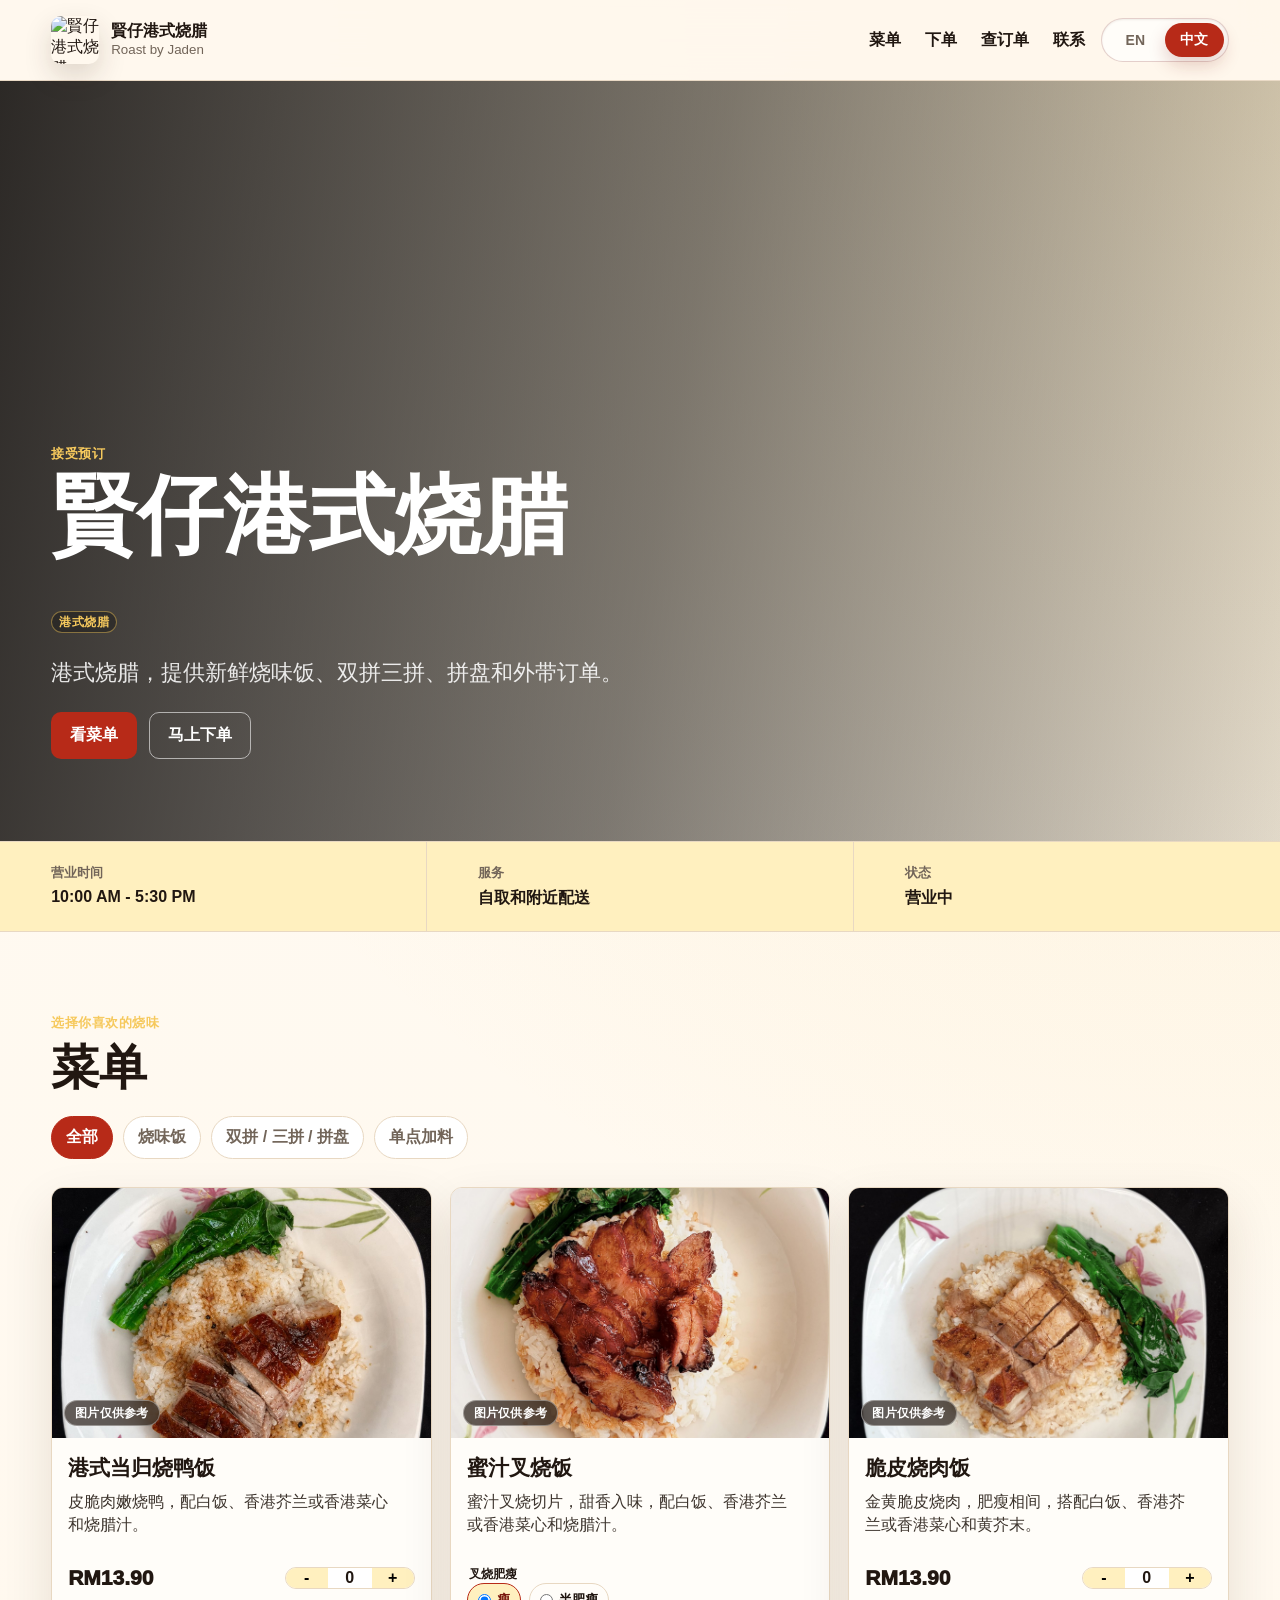
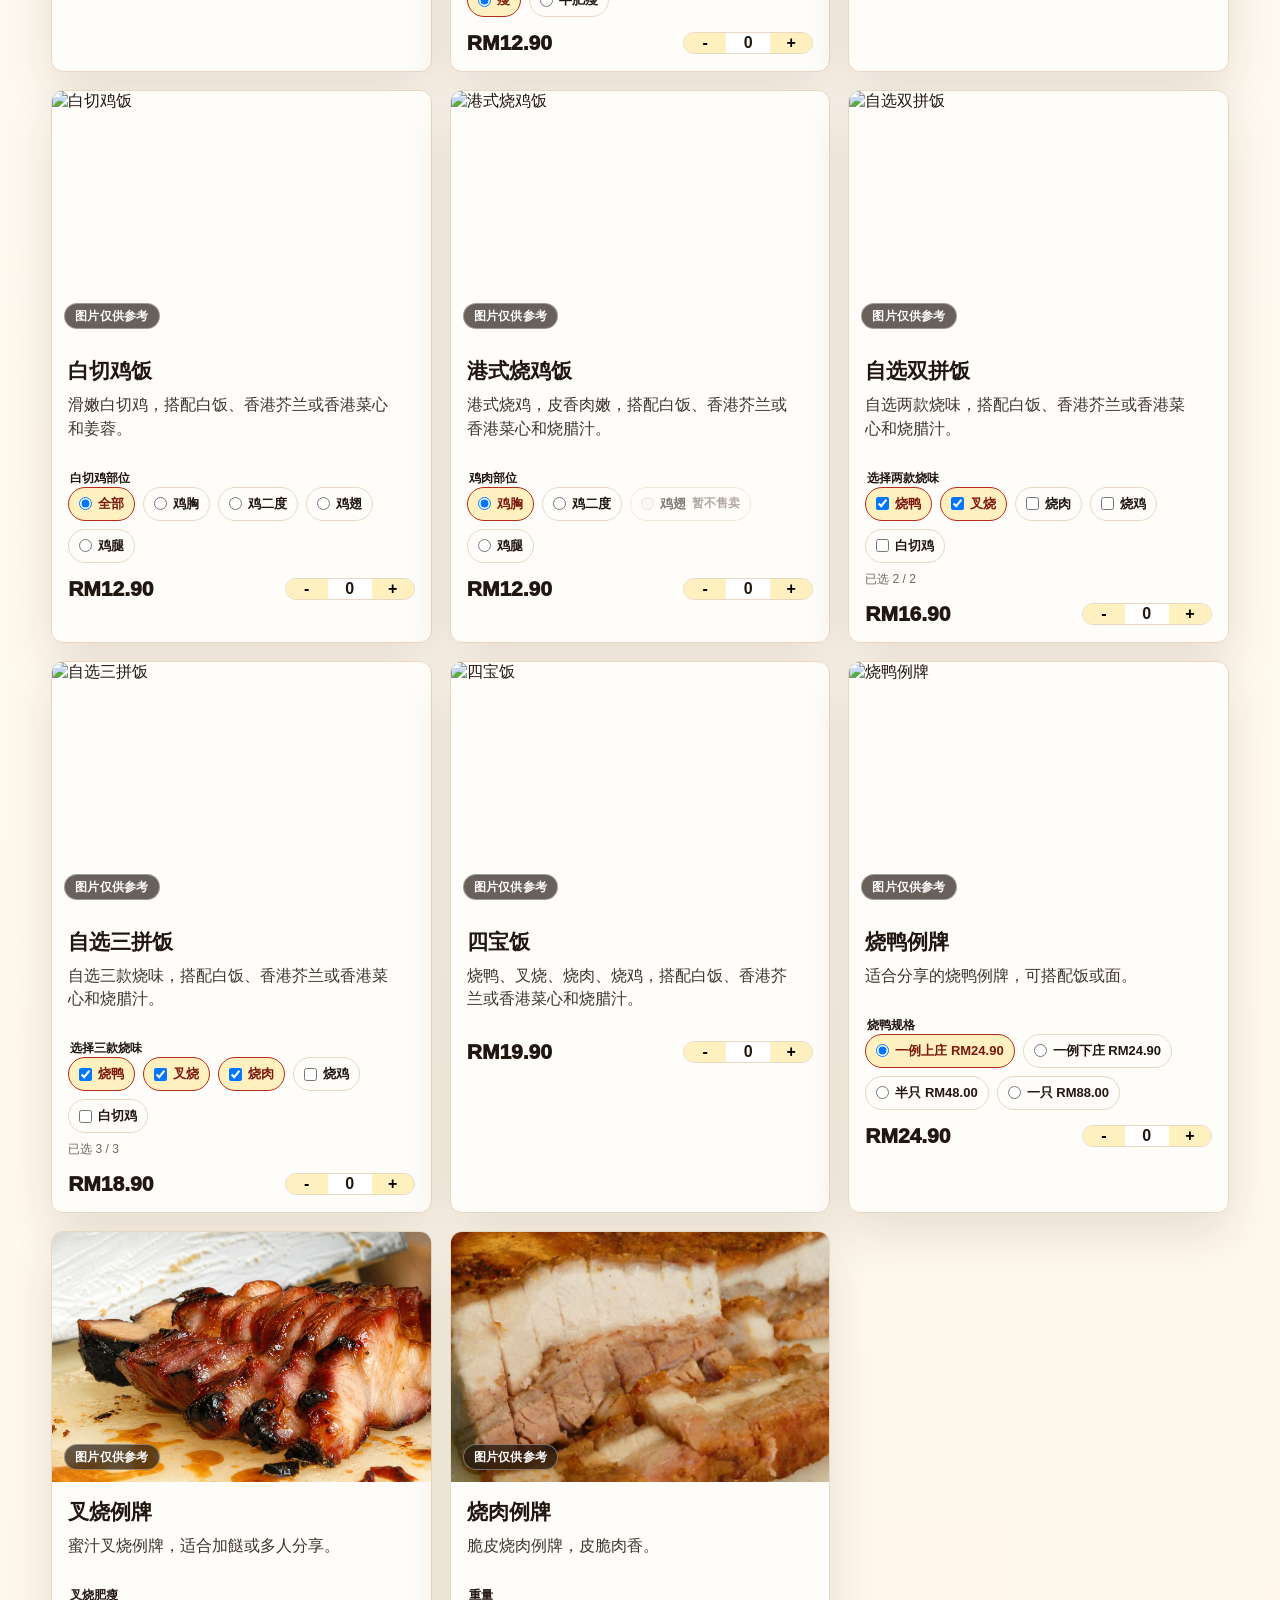
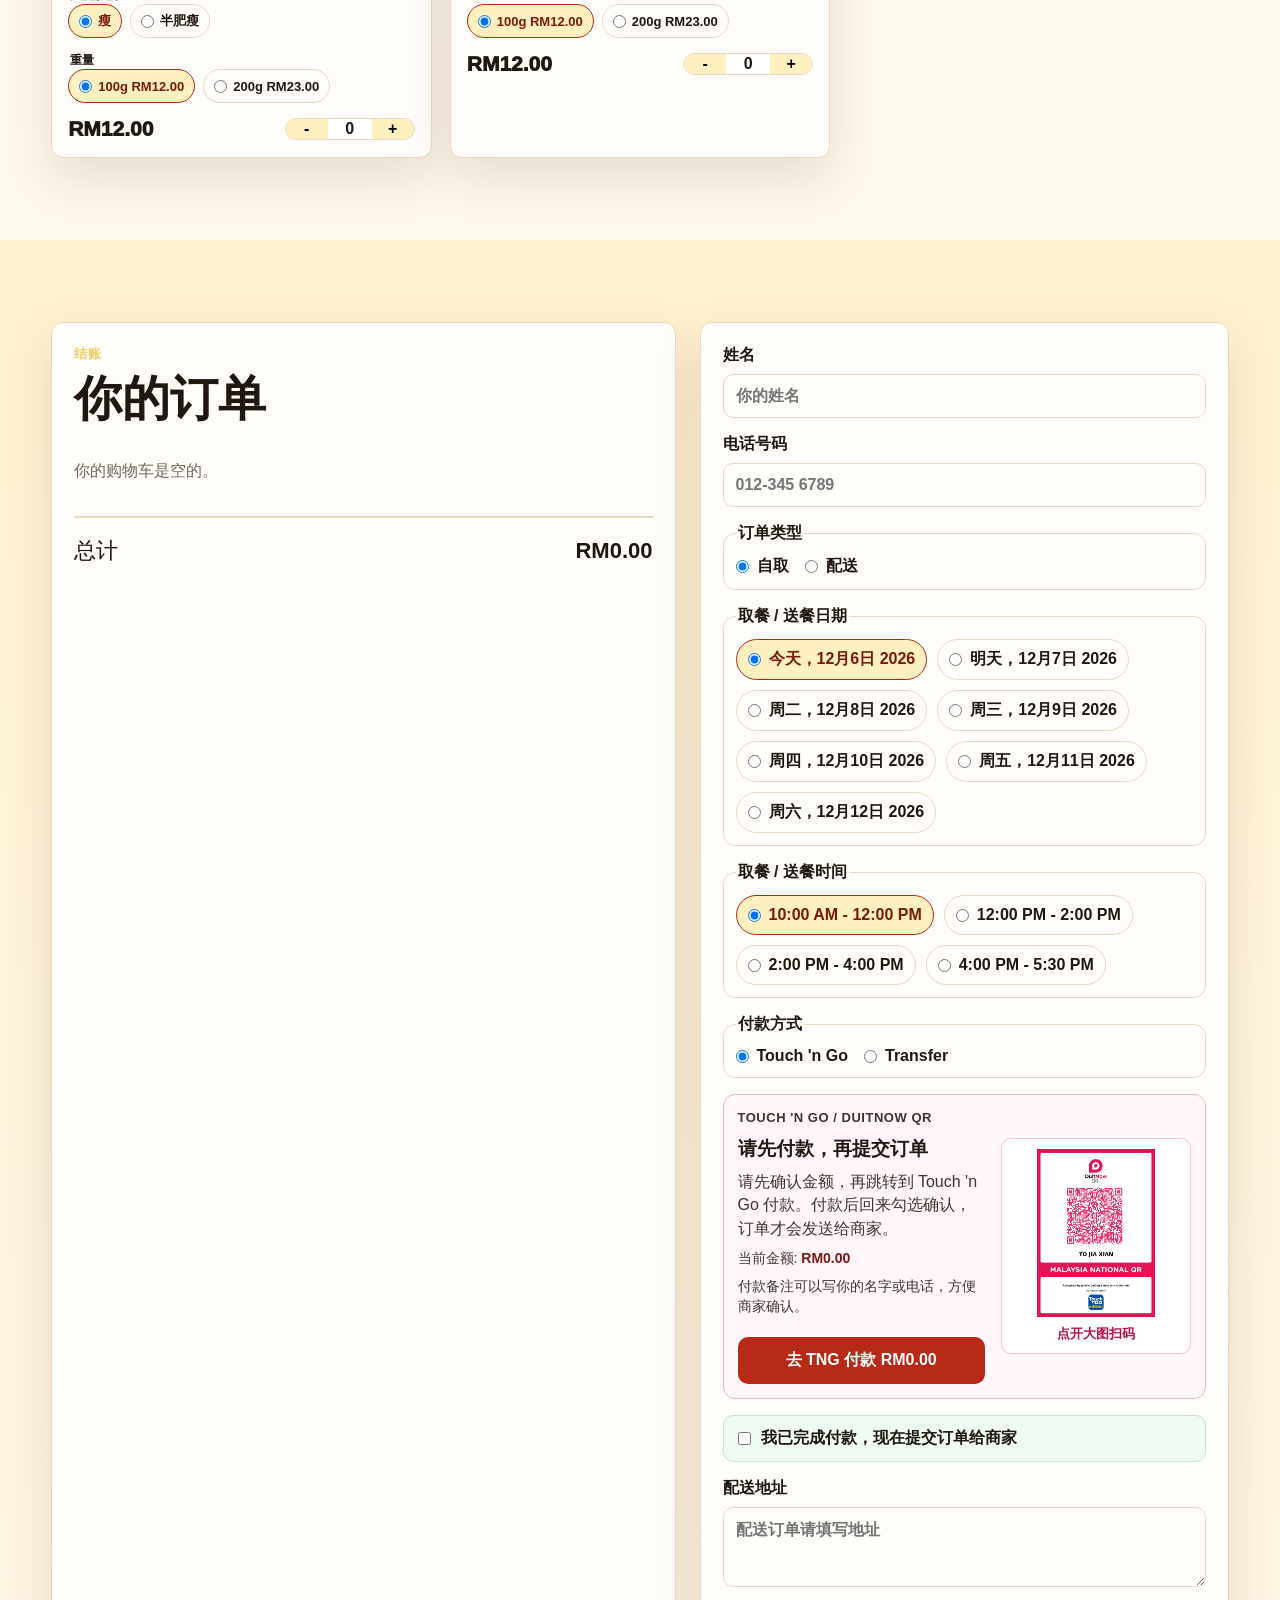
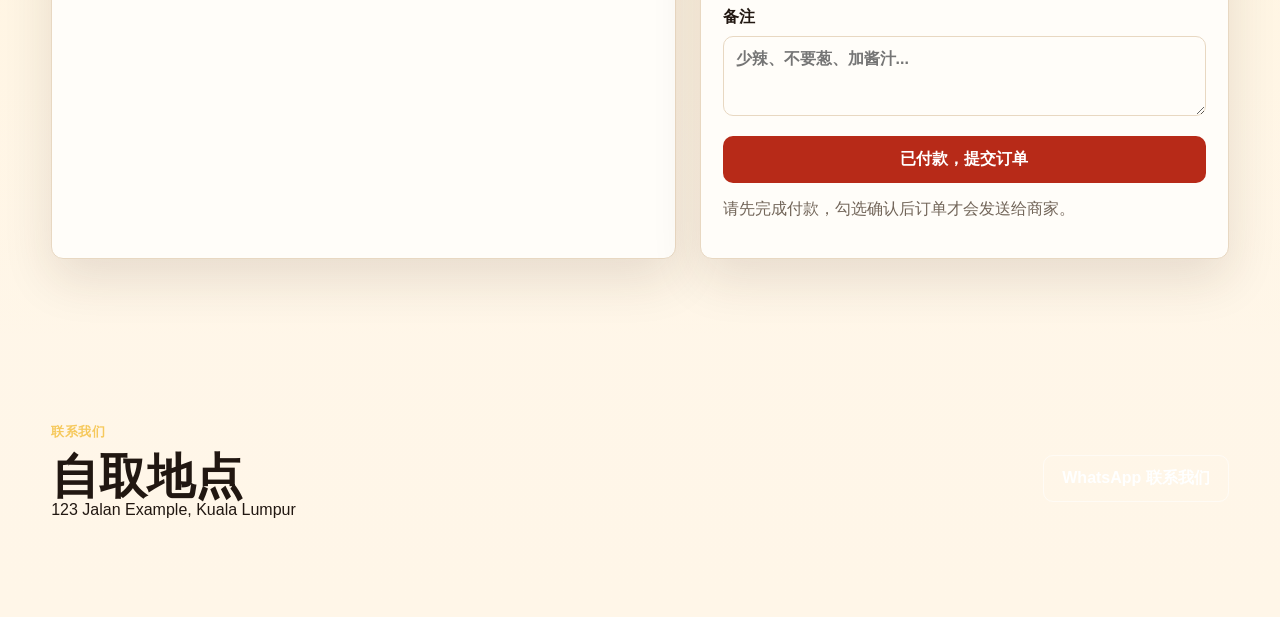
==== commit e2e4b316: "Remove customer address action buttons" ====
--- a/index.html
+++ b/index.html
@@ -8,7 +8,7 @@
       content="A mobile-friendly online menu and ordering site for Roast by Jaden."
     />
     <title>賢仔港式烧腊 | Online Menu</title>
-    <link rel="stylesheet" href="styles.css?v=20260618-local-address-preview" />
+    <link rel="stylesheet" href="styles.css?v=20260612-tng-payment-link" />
   </head>
   <body>
     <header class="site-header">
@@ -26,7 +26,7 @@
         <nav aria-label="Main navigation">
           <a href="#menu" data-i18n data-zh="菜单" data-en="Menu">菜单</a>
           <a href="#order" data-i18n data-zh="下单" data-en="Order">下单</a>
-          <a href="#track" data-i18n data-zh="查订单" data-en="Track">查订单</a>
+          <a href="track.html" data-i18n data-zh="查订单" data-en="Track">查订单</a>
           <a href="#contact" data-i18n data-zh="联系" data-en="Contact">联系</a>
         </nav>
         <div class="language-switch" aria-label="Language switch">
@@ -129,7 +129,7 @@
               </a>
             </div>
             <div class="latest-order-actions">
-              <a class="button primary" id="latestOrderTrackLink" href="#track" data-i18n data-zh="查看订单状态" data-en="Track this order">查看订单状态</a>
+              <a class="button primary" id="latestOrderTrackLink" href="track.html" data-i18n data-zh="查看订单状态" data-en="Track this order">查看订单状态</a>
               <a class="button secondary" id="latestOrderWhatsappLink" href="#" target="_blank" rel="noreferrer" data-i18n data-zh="WhatsApp 联系" data-en="Send to WhatsApp">
                 WhatsApp 联系
               </a>
@@ -244,7 +244,6 @@
               data-zh-placeholder="配送订单请填写地址"
               data-en-placeholder="Required for delivery orders"
             ></textarea>
-            <div class="address-suggestions" id="addressSuggestions" hidden></div>
           </label>
 
           <label>
@@ -266,7 +265,7 @@
         </form>
       </section>
 
-      <section class="track-section" id="track">
+      <section class="track-section" id="track" hidden>
         <div class="section-heading">
           <p class="eyebrow" data-i18n data-zh="订单查询" data-en="Tracking">订单查询</p>
           <h2 data-i18n data-zh="查看订单状态" data-en="Track your order">查看订单状态</h2>
@@ -302,6 +301,6 @@
       <a href="#order" data-i18n data-zh="结账" data-en="Checkout">结账</a>
     </div>
 
-    <script type="module" src="app.js?v=20260618-local-address-preview"></script>
+    <script type="module" src="app.js?v=20260615-english-menu-names"></script>
   </body>
 </html>
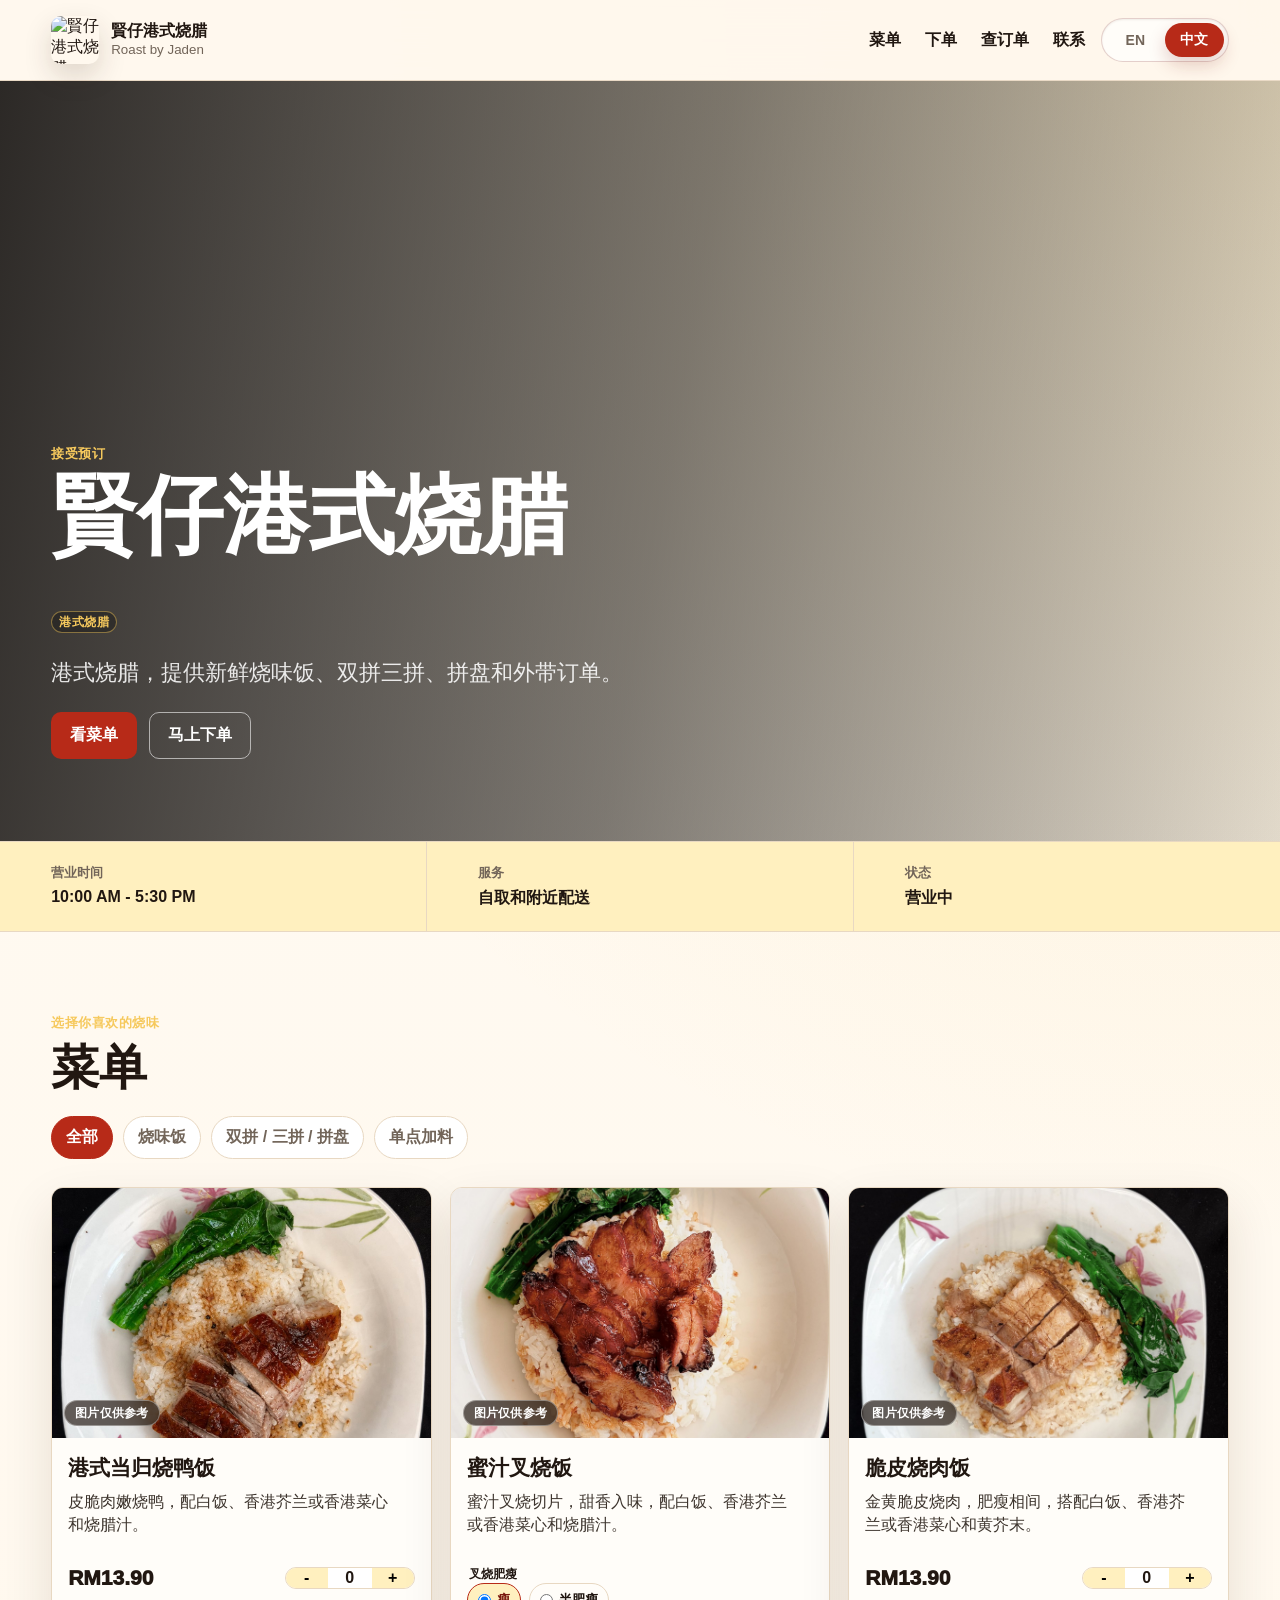
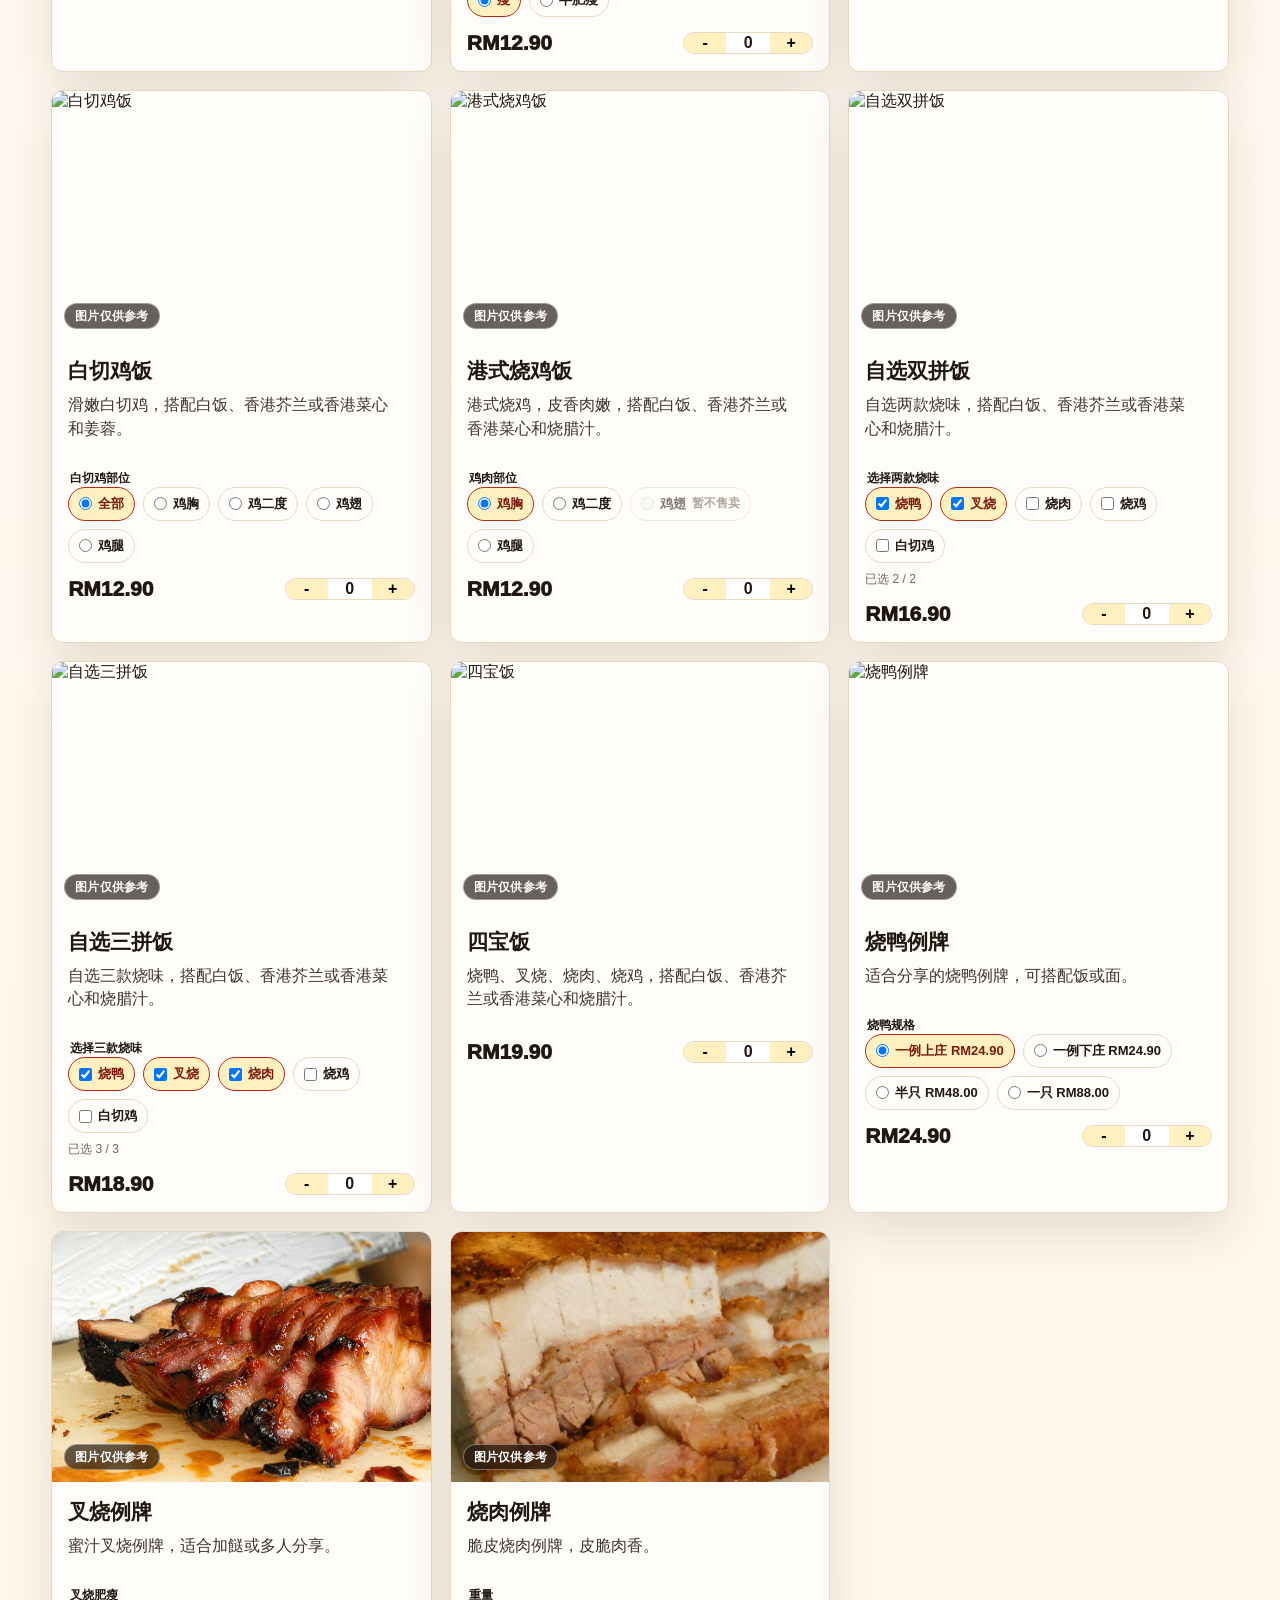
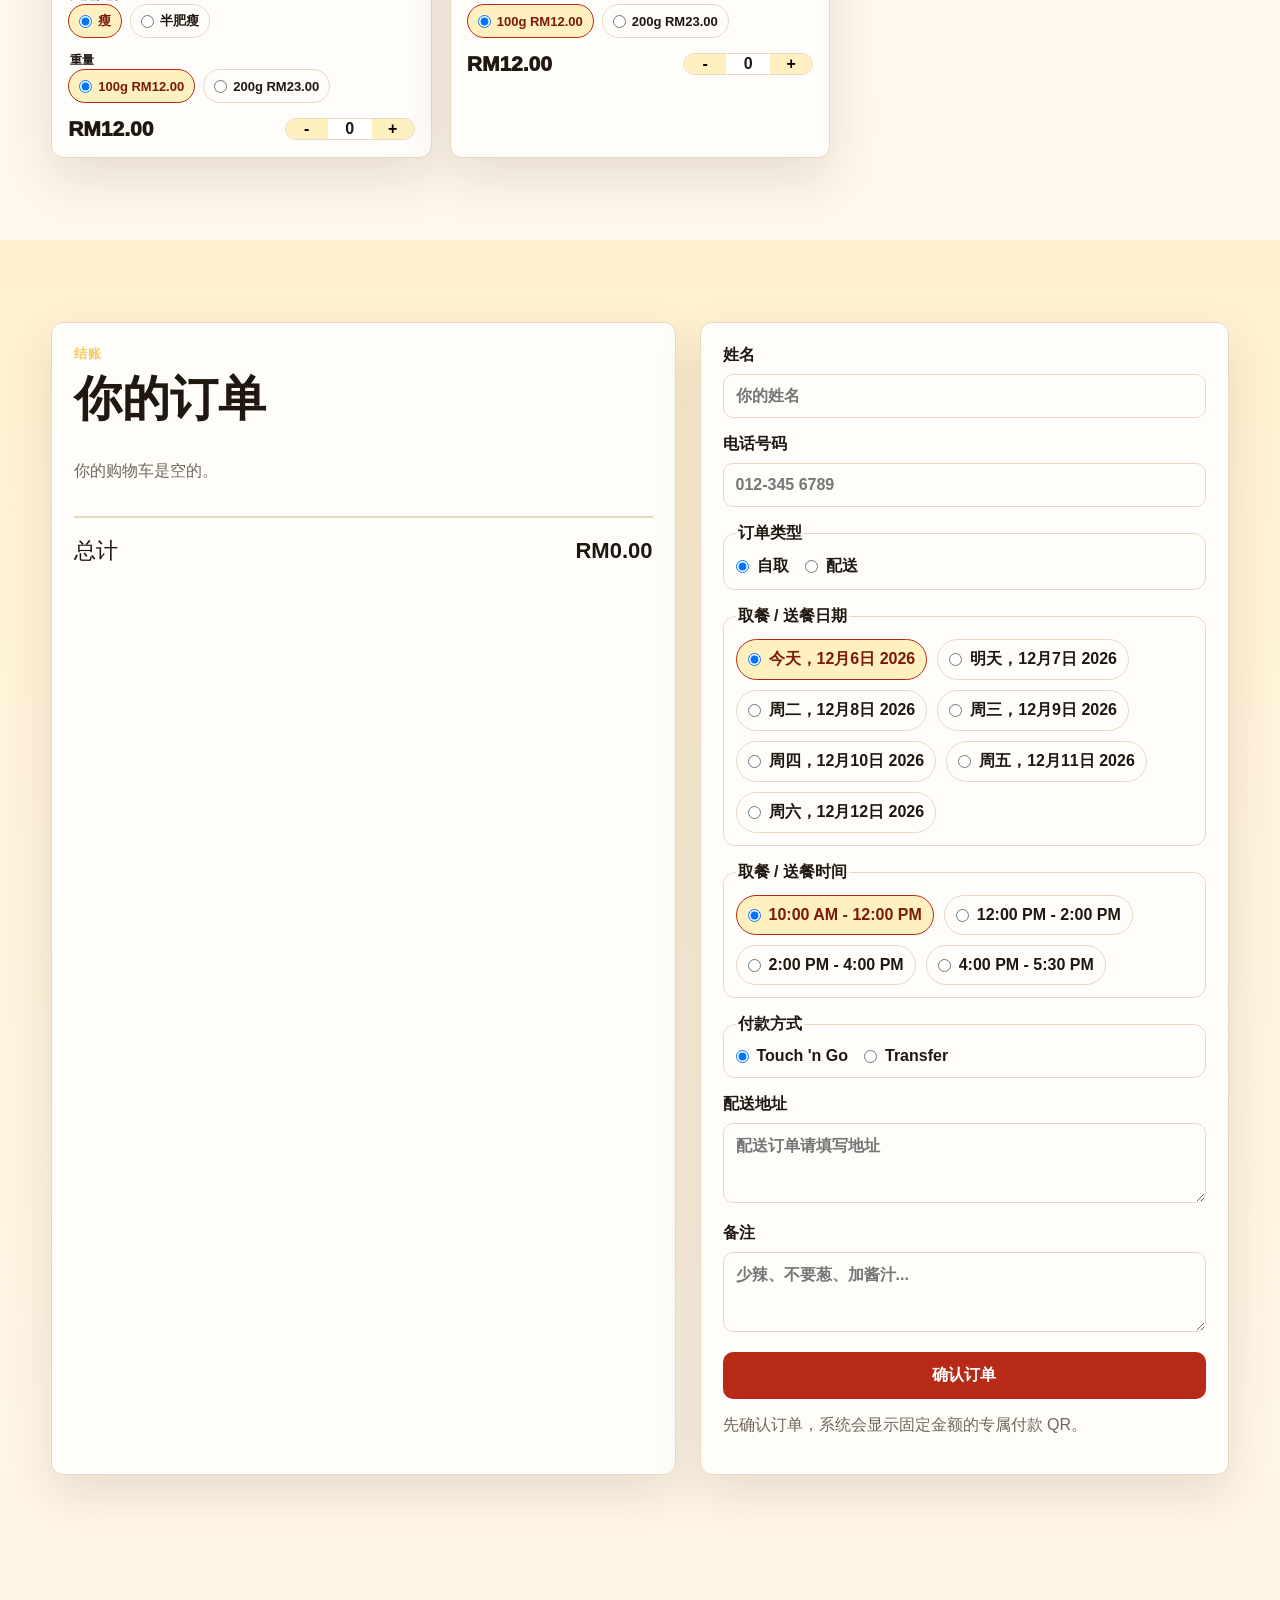
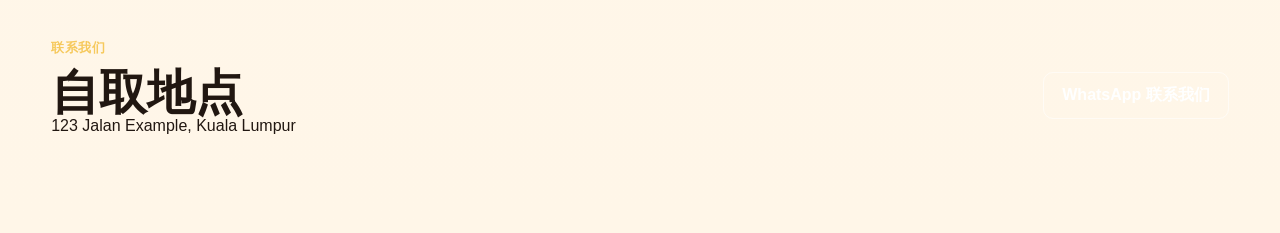
==== commit eb945893: "Add fixed-amount checkout QR flow" ====
--- a/index.html
+++ b/index.html
@@ -135,6 +135,45 @@
               </a>
             </div>
           </article>
+
+          <article class="order-payment-panel" id="orderPaymentPanel" hidden>
+            <div class="payment-panel-head">
+              <div>
+                <p class="eyebrow" data-i18n data-zh="订单专属付款" data-en="Order payment">订单专属付款</p>
+                <h3 id="orderPaymentTitle">等待付款</h3>
+              </div>
+              <span class="payment-status-badge" id="orderPaymentStatus">UNPAID</span>
+            </div>
+            <div class="order-payment-grid">
+              <div class="payment-test-qr" id="orderPaymentQr" aria-label="Local test payment QR"></div>
+              <div class="order-payment-details">
+                <p class="payment-qr-meta">
+                  <span data-i18n data-zh="订单编号" data-en="Order code">订单编号</span>:
+                  <strong id="orderPaymentCode">RBJ-0000</strong>
+                </p>
+                <p class="payment-qr-meta">
+                  <span data-i18n data-zh="顾客电话" data-en="Customer phone">顾客电话</span>:
+                  <strong id="orderPaymentPhone">-</strong>
+                </p>
+                <p class="payment-qr-meta">
+                  <span data-i18n data-zh="固定金额" data-en="Fixed amount">固定金额</span>:
+                  <strong id="orderPaymentAmount">RM0.00</strong>
+                </p>
+                <p class="payment-qr-meta">
+                  <span data-i18n data-zh="付款倒数" data-en="Payment timer">付款倒数</span>:
+                  <strong id="orderPaymentTimer">15:00</strong>
+                </p>
+                <p class="payment-qr-hint" id="orderPaymentHint">
+                  本地测试 QR，不会真实扣款。正式上线会换成 gateway 生成的动态 DuitNow QR。
+                </p>
+                <div class="order-payment-actions">
+                  <button class="button primary" type="button" id="simulatePaymentSuccess">模拟付款成功</button>
+                  <button class="button secondary" type="button" id="simulatePaymentMismatch">模拟金额错误</button>
+                  <button class="button secondary" type="button" id="copyPaymentCode">复制订单号</button>
+                </div>
+              </div>
+            </div>
+          </article>
         </div>
 
         <form class="customer-form" id="orderForm">
@@ -195,44 +234,6 @@
               Transfer
             </label>
           </fieldset>
-
-          <div class="payment-qr-card" id="paymentQrPanel">
-            <div class="payment-qr-copy">
-              <p class="eyebrow" data-i18n data-zh="Touch 'n Go / DuitNow QR" data-en="Touch 'n Go / DuitNow QR">Touch 'n Go / DuitNow QR</p>
-              <h3 data-i18n data-zh="请先付款，再提交订单" data-en="Pay first, then place the order">请先付款，再提交订单</h3>
-              <p data-i18n data-zh="请先确认金额，再跳转到 Touch 'n Go 付款。付款后回来勾选确认，订单才会发送给商家。" data-en="Check the amount, then open Touch 'n Go to pay. After paying, come back and confirm so the order is sent to the shop.">
-                请先确认金额，再跳转到 Touch 'n Go 付款。付款后回来勾选确认，订单才会发送给商家。
-              </p>
-              <p class="payment-qr-meta">
-                <span data-i18n data-zh="当前金额" data-en="Current amount">当前金额</span>:
-                <strong id="paymentQrAmount">RM0.00</strong>
-              </p>
-              <p class="payment-qr-hint" data-i18n data-zh="付款备注可以写你的名字或电话，方便商家确认。" data-en="Use your name or phone as the payment reference so the shop can confirm faster.">
-                付款备注可以写你的名字或电话，方便商家确认。
-              </p>
-              <a
-                class="button primary payment-link-button"
-                id="tngPaymentLink"
-                href="https://payment.tngdigital.com.my/sc/bDLos9KsJZ"
-                target="_blank"
-                rel="noreferrer"
-                data-i18n
-                data-zh="去 TNG 付款 RM0.00"
-                data-en="Pay with TNG RM0.00"
-              >
-                去 TNG 付款 RM0.00
-              </a>
-            </div>
-            <a class="payment-qr-image-link" href="assets/tng-duitnow-qr.png" target="_blank" rel="noreferrer" aria-label="Open Touch 'n Go DuitNow QR">
-              <img src="assets/tng-duitnow-qr.png" alt="Touch 'n Go DuitNow QR code for payment" />
-              <span data-i18n data-zh="点开大图扫码" data-en="Tap to enlarge">点开大图扫码</span>
-            </a>
-          </div>
-
-          <label class="payment-confirm-row">
-            <input id="paymentConfirmed" type="checkbox" />
-            <span data-i18n data-zh="我已完成付款，现在提交订单给商家" data-en="I have paid and want to send this order to the shop">我已完成付款，现在提交订单给商家</span>
-          </label>
 
           <label>
             <span data-i18n data-zh="配送地址" data-en="Delivery address">配送地址</span>
@@ -258,9 +259,9 @@
             ></textarea>
           </label>
 
-          <button class="button primary full" type="submit" id="placeOrderButton" data-i18n data-zh="已付款，提交订单" data-en="Paid, place order">已付款，提交订单</button>
-          <p class="form-note" id="orderFormNote" data-i18n data-zh="请先完成付款，勾选确认后订单才会发送给商家。" data-en="Please pay first. The order is sent to the shop only after you confirm payment.">
-            请先完成付款，勾选确认后订单才会发送给商家。
+          <button class="button primary full" type="submit" id="placeOrderButton" data-i18n data-zh="确认订单" data-en="Confirm order">确认订单</button>
+          <p class="form-note" id="orderFormNote" data-i18n data-zh="先确认订单，系统会显示固定金额的专属付款 QR。" data-en="Create the order first. The payment QR will appear with the fixed amount.">
+            先确认订单，系统会显示固定金额的专属付款 QR。
           </p>
         </form>
       </section>
--- a/styles.css
+++ b/styles.css
@@ -663,6 +663,84 @@
   background: #fffaf0;
 }
 
+.order-payment-panel {
+  margin-top: 18px;
+  border: 1px solid #d7c08e;
+  border-radius: 12px;
+  background: #fffaf0;
+  padding: 18px;
+}
+
+.order-payment-panel.paid {
+  border-color: #9bd3a7;
+  background: #f1fbf3;
+}
+
+.order-payment-panel.review {
+  border-color: #e7b061;
+  background: #fff8eb;
+}
+
+.payment-panel-head,
+.order-payment-actions {
+  display: flex;
+  flex-wrap: wrap;
+  align-items: center;
+  justify-content: space-between;
+  gap: 12px;
+}
+
+.payment-status-badge {
+  border-radius: 999px;
+  background: var(--accent);
+  color: #fff;
+  padding: 8px 12px;
+  font-size: 12px;
+  font-weight: 950;
+}
+
+.order-payment-grid {
+  display: grid;
+  grid-template-columns: minmax(164px, 220px) minmax(0, 1fr);
+  gap: 18px;
+  align-items: start;
+}
+
+.payment-test-qr {
+  display: grid;
+  gap: 10px;
+  justify-items: center;
+  border: 1px solid var(--line);
+  border-radius: 10px;
+  background: #fff;
+  padding: 12px;
+}
+
+.payment-test-qr-image {
+  display: block;
+  width: min(100%, 186px);
+  aspect-ratio: 1;
+  object-fit: contain;
+}
+
+.payment-test-qr small {
+  width: 100%;
+  overflow-wrap: anywhere;
+  color: var(--muted);
+  font-size: 11px;
+  line-height: 1.35;
+  text-align: center;
+}
+
+.order-payment-details {
+  min-width: 0;
+}
+
+.order-payment-actions {
+  justify-content: flex-start;
+  margin-top: 14px;
+}
+
 .latest-order h3 {
   margin-bottom: 8px;
   font-size: 28px;
@@ -797,47 +875,6 @@
   margin-top: 10px;
 }
 
-.address-suggestions {
-  display: grid;
-  gap: 8px;
-  margin-top: 8px;
-}
-
-.address-suggestion {
-  display: grid;
-  gap: 3px;
-  width: 100%;
-  border: 1px solid var(--line);
-  border-radius: 8px;
-  background: #fffdf9;
-  color: var(--ink);
-  cursor: pointer;
-  padding: 10px 12px;
-  font-weight: 600;
-  text-align: left;
-}
-
-.address-suggestion:hover,
-.address-suggestion:focus-visible {
-  border-color: var(--accent);
-  background: var(--gold-soft);
-  outline: none;
-}
-
-.address-suggestion strong {
-  display: block;
-  font-size: 14px;
-  line-height: 1.25;
-}
-
-.address-suggestion span {
-  display: block;
-  color: var(--muted);
-  font-size: 13px;
-  font-weight: 500;
-  line-height: 1.35;
-}
-
 .map-link {
   display: inline-flex;
   width: fit-content;
@@ -857,6 +894,11 @@
 .map-link:hover {
   border-color: var(--accent);
   transform: translateY(-1px);
+}
+
+.map-link.has-address {
+  border-color: var(--accent);
+  background: var(--gold-soft);
 }
 
 .map-link:disabled {
@@ -915,6 +957,16 @@
   margin-bottom: 18px;
 }
 
+.standalone-track {
+  min-height: calc(100vh - 92px);
+  background:
+    linear-gradient(180deg, rgba(255, 236, 184, 0.54), rgba(255, 255, 255, 0));
+}
+
+.track-back-button {
+  margin-top: 18px;
+}
+
 .track-result.empty,
 .empty-card {
   display: grid;
@@ -1009,7 +1061,8 @@
 
   .menu-card-top,
   .cart-item,
-  .payment-qr-card {
+  .payment-qr-card,
+  .order-payment-grid {
     grid-template-columns: 1fr;
   }
 
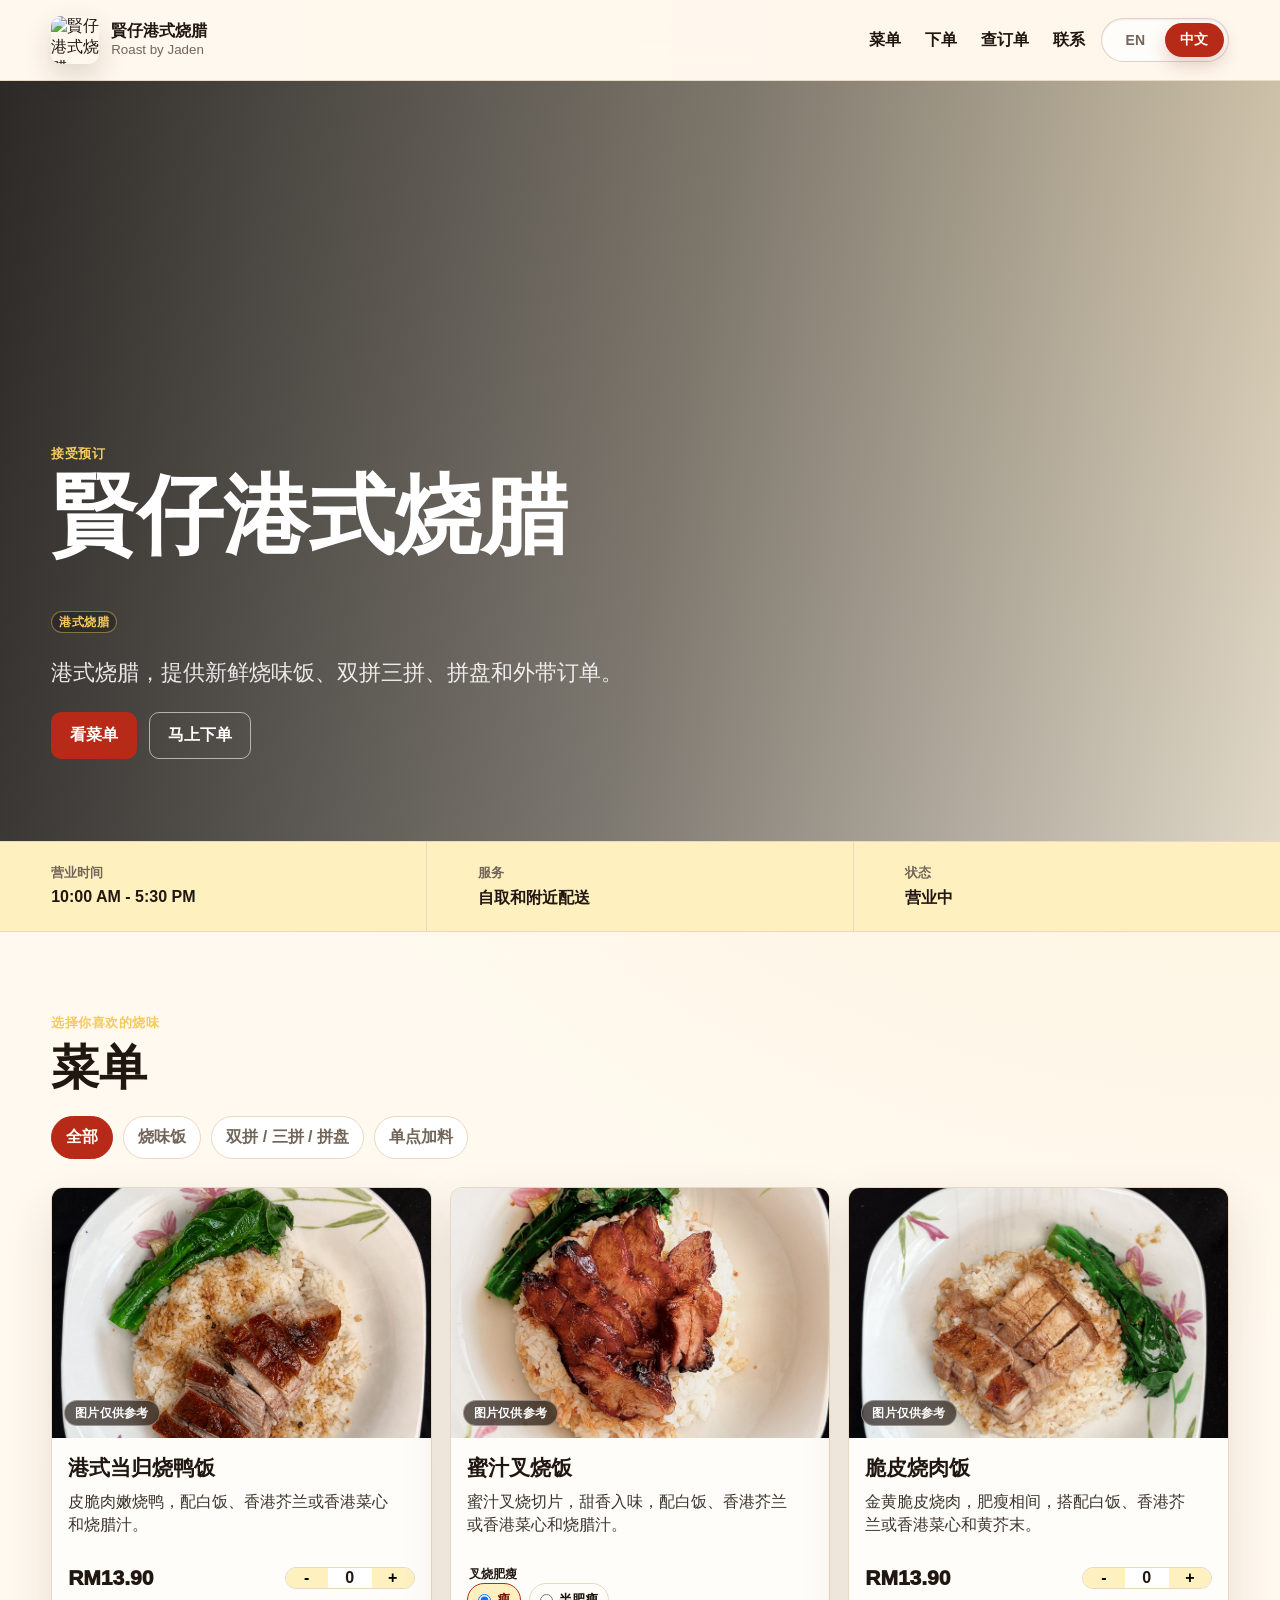
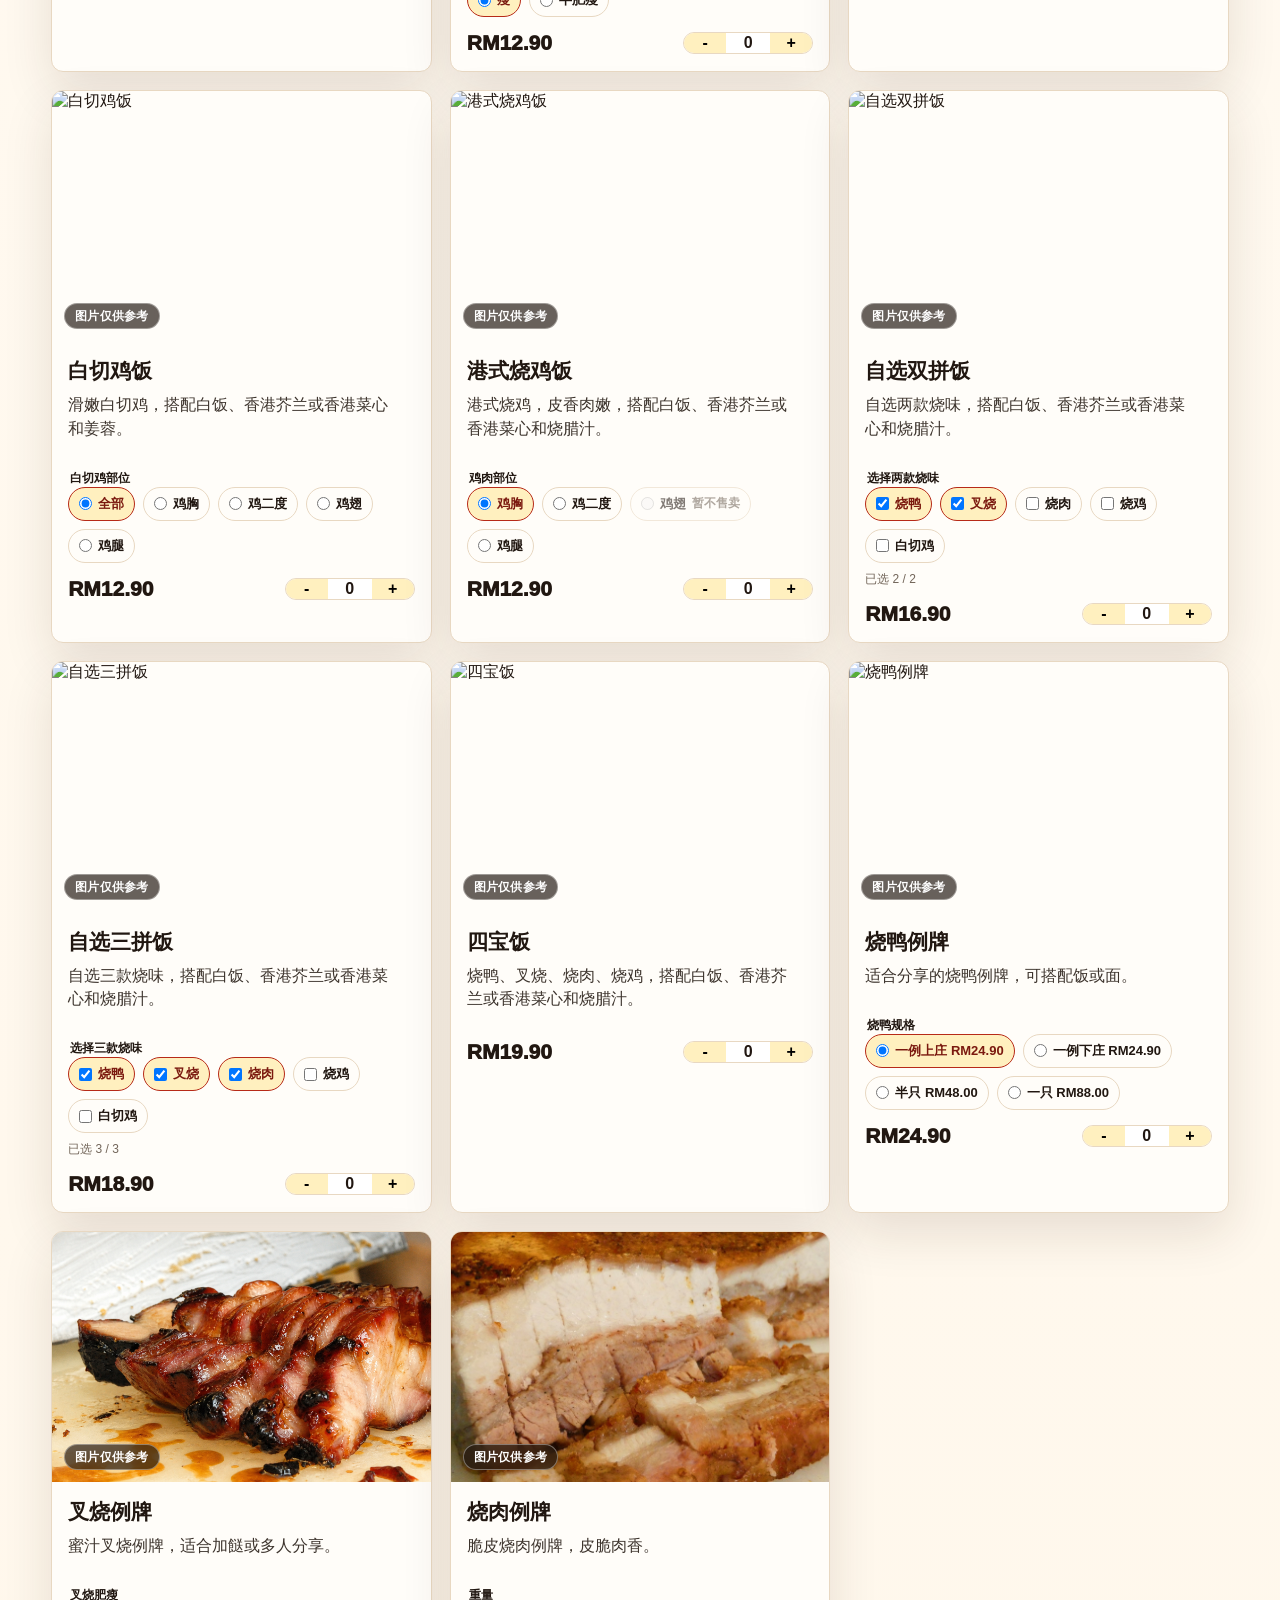
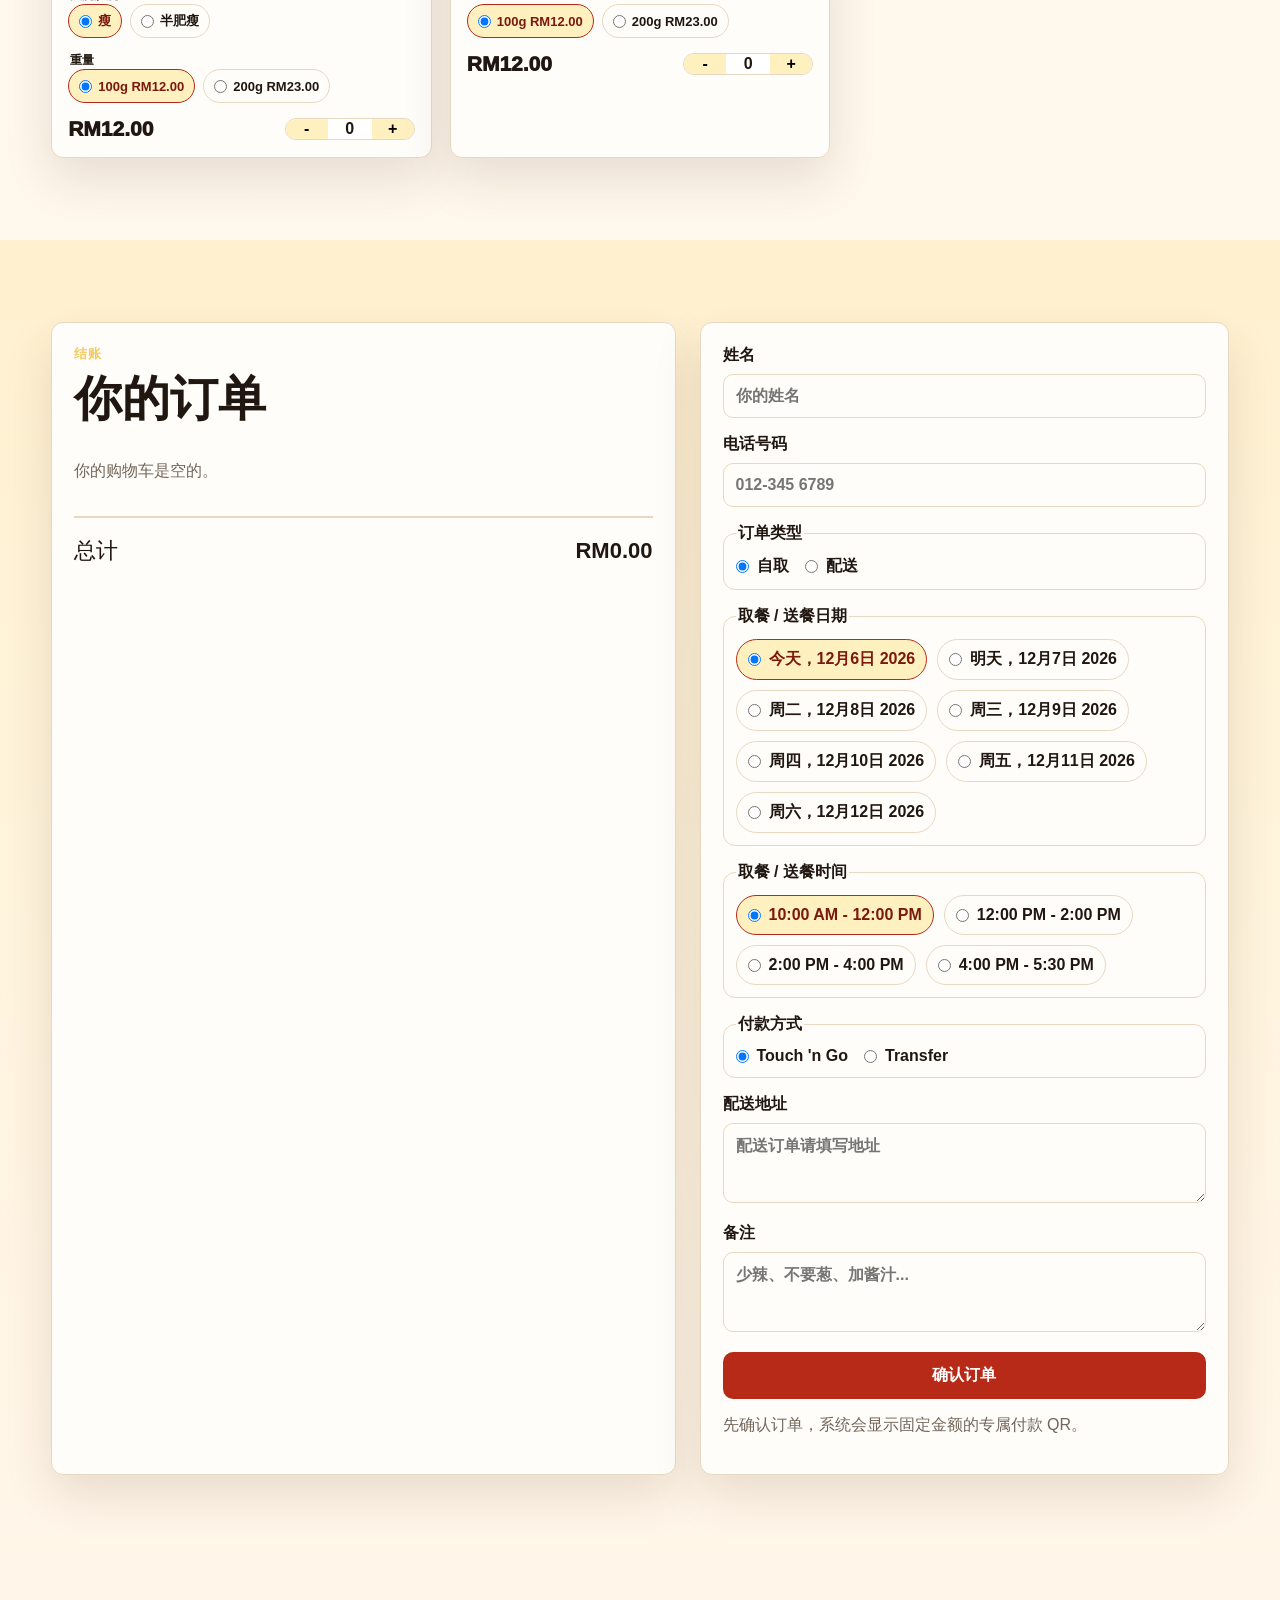
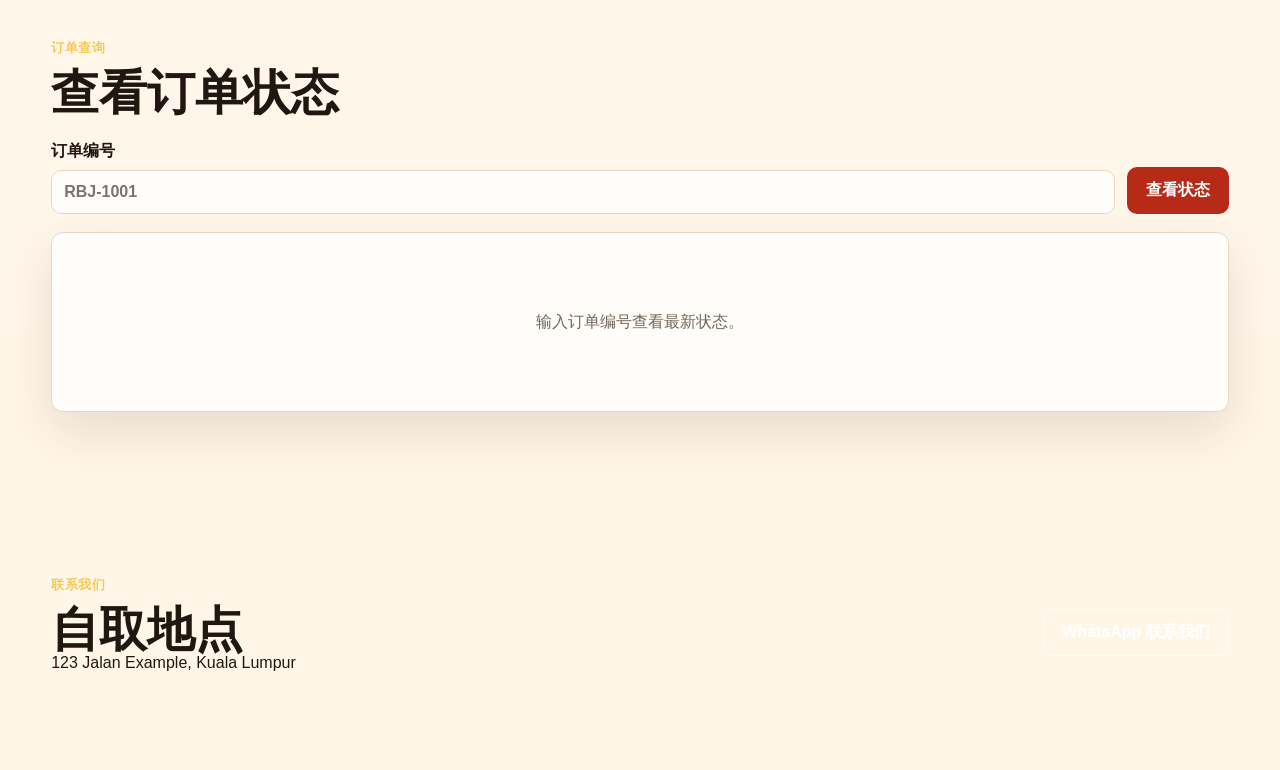
==== commit ca587cc3: "Add fixed-amount checkout QR flow" ====
--- a/index.html
+++ b/index.html
@@ -8,7 +8,7 @@
       content="A mobile-friendly online menu and ordering site for Roast by Jaden."
     />
     <title>賢仔港式烧腊 | Online Menu</title>
-    <link rel="stylesheet" href="styles.css?v=20260612-tng-payment-link" />
+    <link rel="stylesheet" href="styles.css?v=20260618-local-address-preview" />
   </head>
   <body>
     <header class="site-header">
@@ -26,7 +26,7 @@
         <nav aria-label="Main navigation">
           <a href="#menu" data-i18n data-zh="菜单" data-en="Menu">菜单</a>
           <a href="#order" data-i18n data-zh="下单" data-en="Order">下单</a>
-          <a href="track.html" data-i18n data-zh="查订单" data-en="Track">查订单</a>
+          <a href="#track" data-i18n data-zh="查订单" data-en="Track">查订单</a>
           <a href="#contact" data-i18n data-zh="联系" data-en="Contact">联系</a>
         </nav>
         <div class="language-switch" aria-label="Language switch">
@@ -129,7 +129,7 @@
               </a>
             </div>
             <div class="latest-order-actions">
-              <a class="button primary" id="latestOrderTrackLink" href="track.html" data-i18n data-zh="查看订单状态" data-en="Track this order">查看订单状态</a>
+              <a class="button primary" id="latestOrderTrackLink" href="#track" data-i18n data-zh="查看订单状态" data-en="Track this order">查看订单状态</a>
               <a class="button secondary" id="latestOrderWhatsappLink" href="#" target="_blank" rel="noreferrer" data-i18n data-zh="WhatsApp 联系" data-en="Send to WhatsApp">
                 WhatsApp 联系
               </a>
@@ -245,6 +245,7 @@
               data-zh-placeholder="配送订单请填写地址"
               data-en-placeholder="Required for delivery orders"
             ></textarea>
+            <div class="address-suggestions" id="addressSuggestions" hidden></div>
           </label>
 
           <label>
@@ -266,7 +267,7 @@
         </form>
       </section>
 
-      <section class="track-section" id="track" hidden>
+      <section class="track-section" id="track">
         <div class="section-heading">
           <p class="eyebrow" data-i18n data-zh="订单查询" data-en="Tracking">订单查询</p>
           <h2 data-i18n data-zh="查看订单状态" data-en="Track your order">查看订单状态</h2>
@@ -302,6 +303,6 @@
       <a href="#order" data-i18n data-zh="结账" data-en="Checkout">结账</a>
     </div>
 
-    <script type="module" src="app.js?v=20260615-english-menu-names"></script>
+    <script type="module" src="app.js?v=20260618-local-address-preview"></script>
   </body>
 </html>
--- a/styles.css
+++ b/styles.css
@@ -875,6 +875,47 @@
   margin-top: 10px;
 }
 
+.address-suggestions {
+  display: grid;
+  gap: 8px;
+  margin-top: 8px;
+}
+
+.address-suggestion {
+  display: grid;
+  gap: 3px;
+  width: 100%;
+  border: 1px solid var(--line);
+  border-radius: 8px;
+  background: #fffdf9;
+  color: var(--ink);
+  cursor: pointer;
+  padding: 10px 12px;
+  font-weight: 600;
+  text-align: left;
+}
+
+.address-suggestion:hover,
+.address-suggestion:focus-visible {
+  border-color: var(--accent);
+  background: var(--gold-soft);
+  outline: none;
+}
+
+.address-suggestion strong {
+  display: block;
+  font-size: 14px;
+  line-height: 1.25;
+}
+
+.address-suggestion span {
+  display: block;
+  color: var(--muted);
+  font-size: 13px;
+  font-weight: 500;
+  line-height: 1.35;
+}
+
 .map-link {
   display: inline-flex;
   width: fit-content;
@@ -894,11 +935,6 @@
 .map-link:hover {
   border-color: var(--accent);
   transform: translateY(-1px);
-}
-
-.map-link.has-address {
-  border-color: var(--accent);
-  background: var(--gold-soft);
 }
 
 .map-link:disabled {
@@ -957,16 +993,6 @@
   margin-bottom: 18px;
 }
 
-.standalone-track {
-  min-height: calc(100vh - 92px);
-  background:
-    linear-gradient(180deg, rgba(255, 236, 184, 0.54), rgba(255, 255, 255, 0));
-}
-
-.track-back-button {
-  margin-top: 18px;
-}
-
 .track-result.empty,
 .empty-card {
   display: grid;
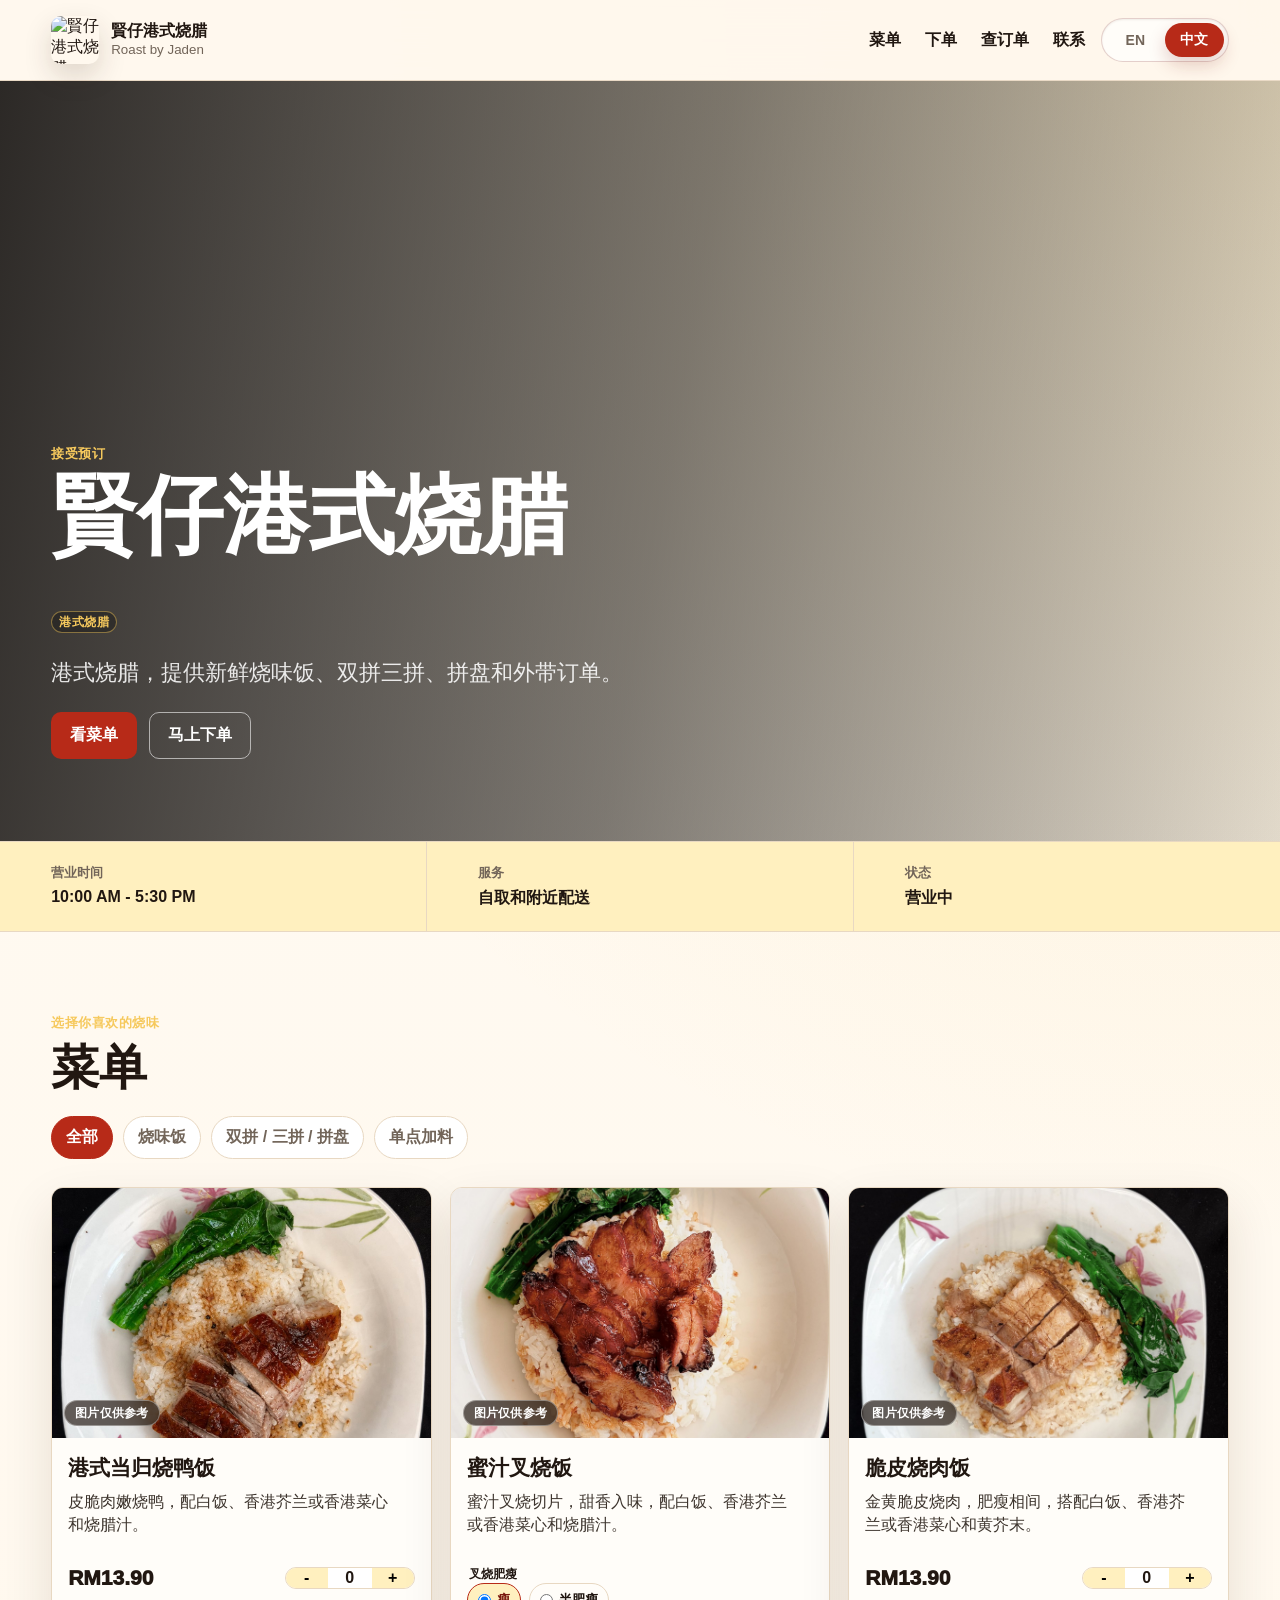
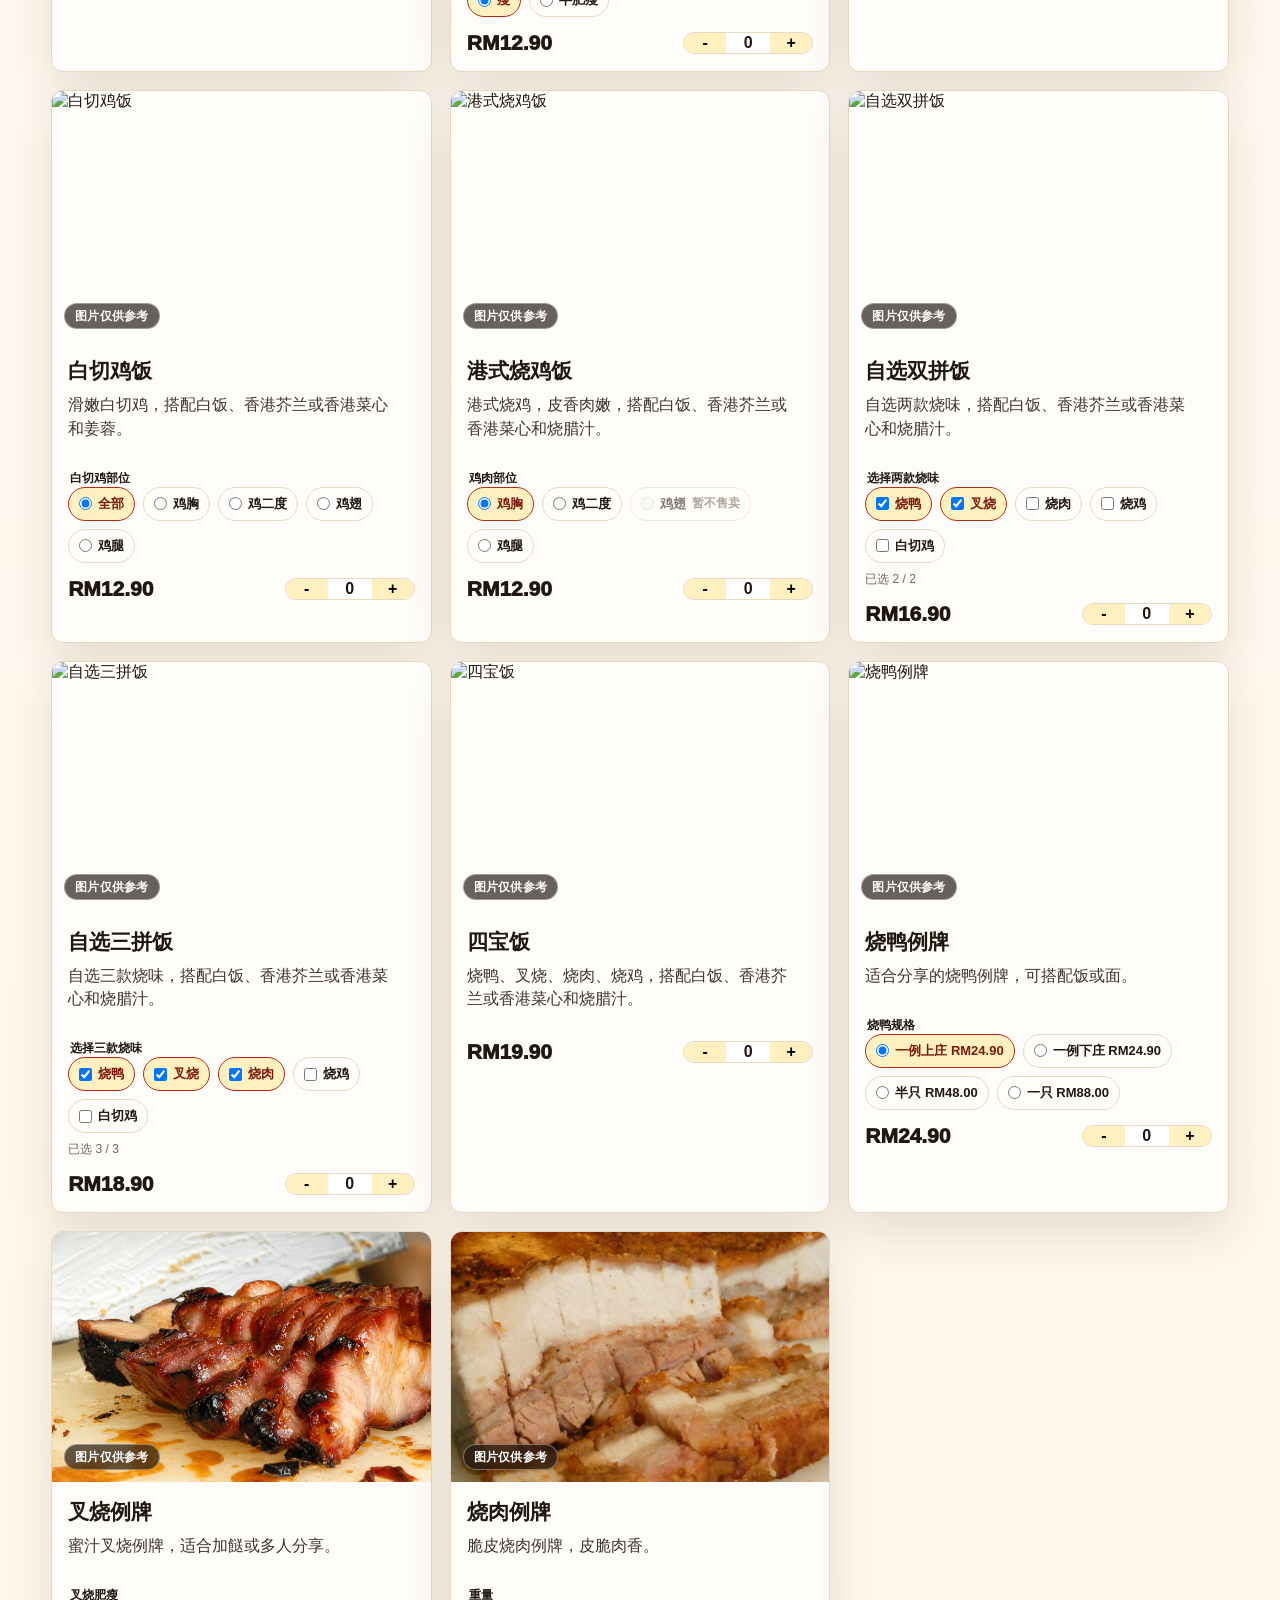
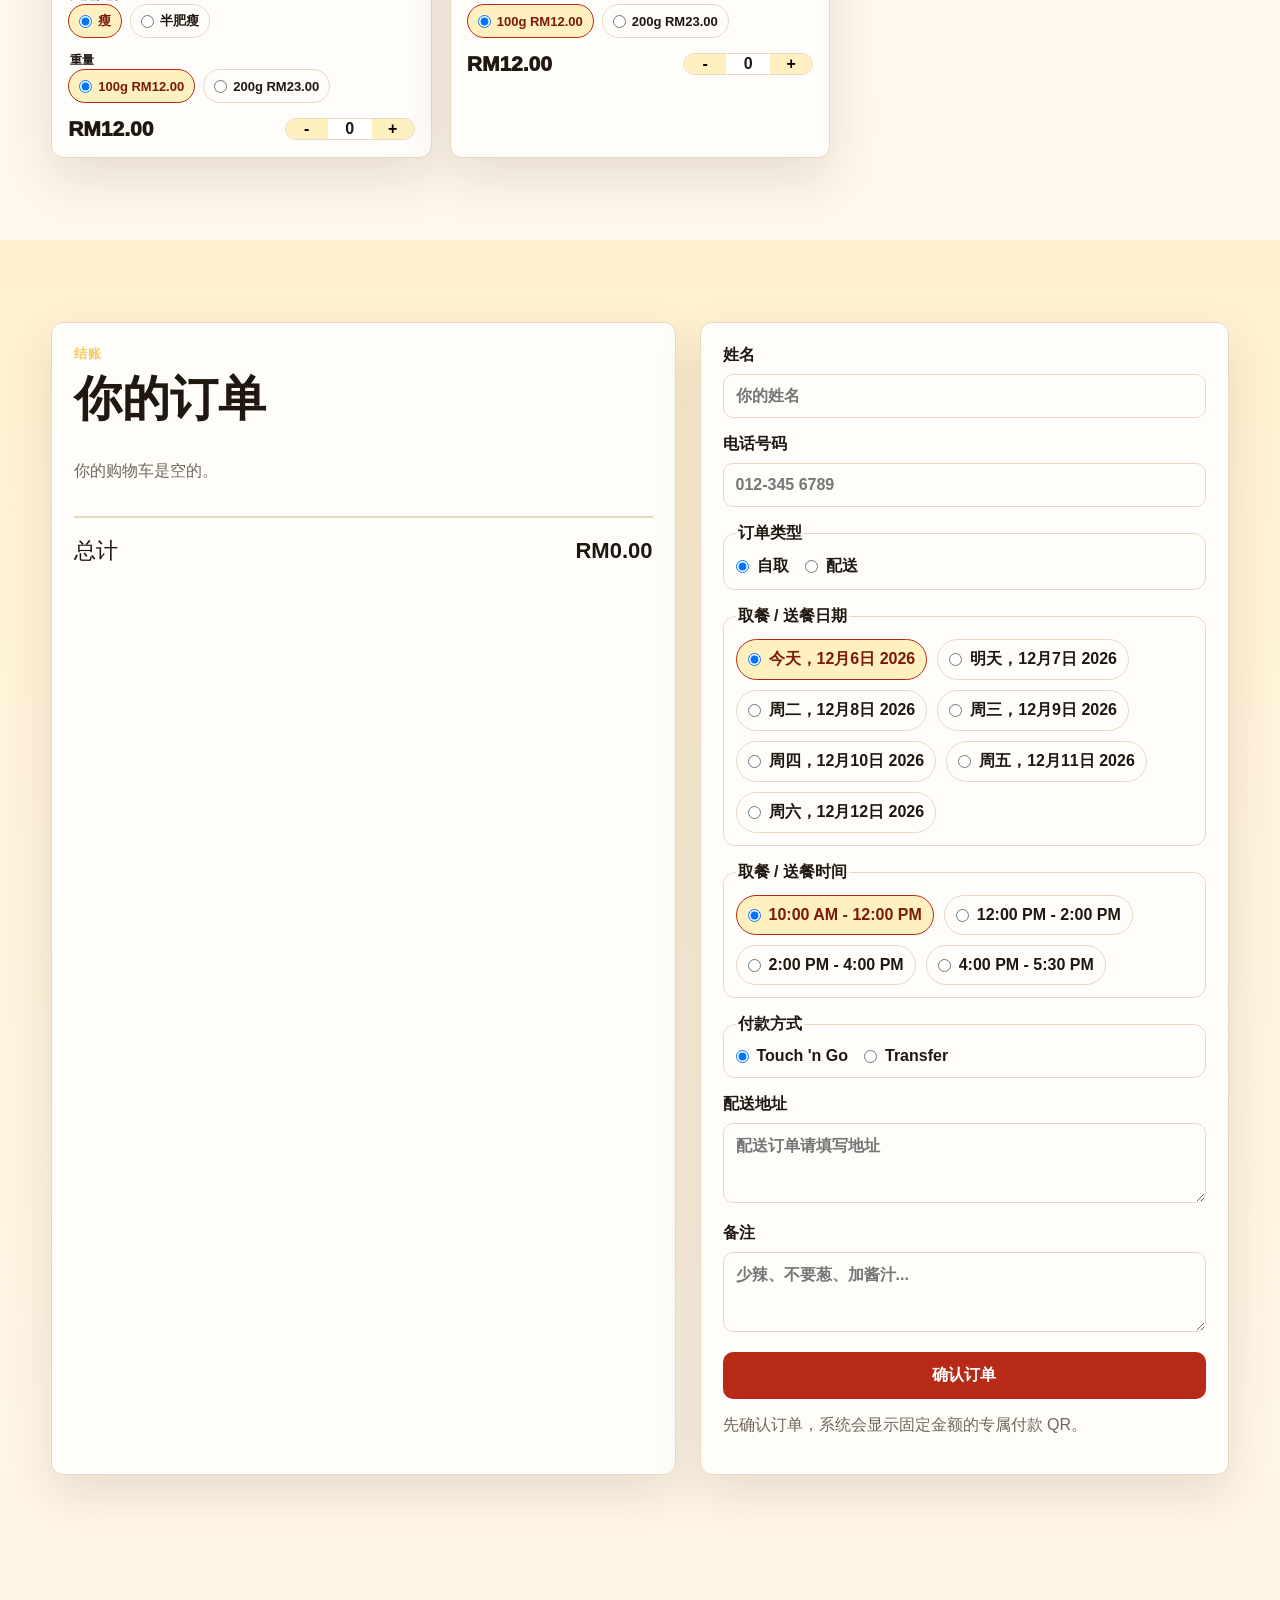
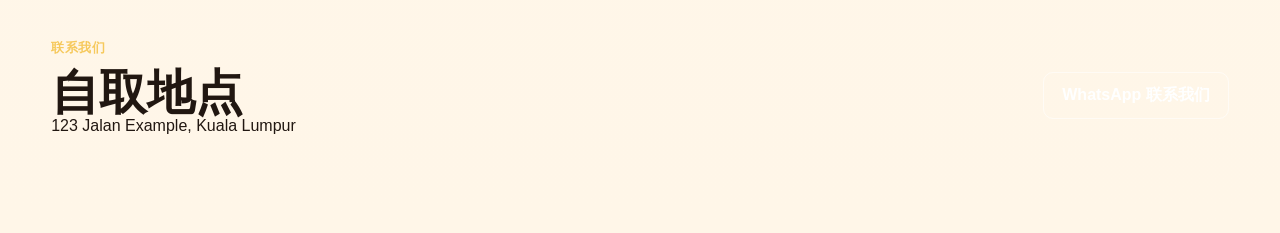
==== commit e987d357: "Add checkout QR WhatsApp handoff" ====
--- a/index.html
+++ b/index.html
@@ -8,7 +8,7 @@
       content="A mobile-friendly online menu and ordering site for Roast by Jaden."
     />
     <title>賢仔港式烧腊 | Online Menu</title>
-    <link rel="stylesheet" href="styles.css?v=20260618-local-address-preview" />
+    <link rel="stylesheet" href="styles.css?v=20260612-tng-payment-link" />
   </head>
   <body>
     <header class="site-header">
@@ -26,7 +26,7 @@
         <nav aria-label="Main navigation">
           <a href="#menu" data-i18n data-zh="菜单" data-en="Menu">菜单</a>
           <a href="#order" data-i18n data-zh="下单" data-en="Order">下单</a>
-          <a href="#track" data-i18n data-zh="查订单" data-en="Track">查订单</a>
+          <a href="track.html" data-i18n data-zh="查订单" data-en="Track">查订单</a>
           <a href="#contact" data-i18n data-zh="联系" data-en="Contact">联系</a>
         </nav>
         <div class="language-switch" aria-label="Language switch">
@@ -129,7 +129,7 @@
               </a>
             </div>
             <div class="latest-order-actions">
-              <a class="button primary" id="latestOrderTrackLink" href="#track" data-i18n data-zh="查看订单状态" data-en="Track this order">查看订单状态</a>
+              <a class="button primary" id="latestOrderTrackLink" href="track.html" data-i18n data-zh="查看订单状态" data-en="Track this order">查看订单状态</a>
               <a class="button secondary" id="latestOrderWhatsappLink" href="#" target="_blank" rel="noreferrer" data-i18n data-zh="WhatsApp 联系" data-en="Send to WhatsApp">
                 WhatsApp 联系
               </a>
@@ -145,7 +145,12 @@
               <span class="payment-status-badge" id="orderPaymentStatus">UNPAID</span>
             </div>
             <div class="order-payment-grid">
-              <div class="payment-test-qr" id="orderPaymentQr" aria-label="Local test payment QR"></div>
+              <div class="payment-test-qr" id="orderPaymentQr" aria-label="Touch 'n Go DuitNow payment QR">
+                <a class="payment-qr-image-link payment-static-qr" href="assets/tng-duitnow-qr.png" target="_blank" rel="noreferrer" aria-label="Open Touch 'n Go DuitNow QR">
+                  <img src="assets/tng-duitnow-qr.png" alt="Touch 'n Go DuitNow QR code for payment" />
+                  <span data-i18n data-zh="点开大图扫码" data-en="Open large QR">点开大图扫码</span>
+                </a>
+              </div>
               <div class="order-payment-details">
                 <p class="payment-qr-meta">
                   <span data-i18n data-zh="订单编号" data-en="Order code">订单编号</span>:
@@ -167,6 +172,9 @@
                   本地测试 QR，不会真实扣款。正式上线会换成 gateway 生成的动态 DuitNow QR。
                 </p>
                 <div class="order-payment-actions">
+                  <a class="button primary" id="paymentWhatsappLink" href="#" target="_blank" rel="noreferrer" data-i18n data-zh="WhatsApp 发给商家" data-en="Send to WhatsApp">
+                    WhatsApp 发给商家
+                  </a>
                   <button class="button primary" type="button" id="simulatePaymentSuccess">模拟付款成功</button>
                   <button class="button secondary" type="button" id="simulatePaymentMismatch">模拟金额错误</button>
                   <button class="button secondary" type="button" id="copyPaymentCode">复制订单号</button>
@@ -245,7 +253,6 @@
               data-zh-placeholder="配送订单请填写地址"
               data-en-placeholder="Required for delivery orders"
             ></textarea>
-            <div class="address-suggestions" id="addressSuggestions" hidden></div>
           </label>
 
           <label>
@@ -267,7 +274,7 @@
         </form>
       </section>
 
-      <section class="track-section" id="track">
+      <section class="track-section" id="track" hidden>
         <div class="section-heading">
           <p class="eyebrow" data-i18n data-zh="订单查询" data-en="Tracking">订单查询</p>
           <h2 data-i18n data-zh="查看订单状态" data-en="Track your order">查看订单状态</h2>
@@ -303,6 +310,6 @@
       <a href="#order" data-i18n data-zh="结账" data-en="Checkout">结账</a>
     </div>
 
-    <script type="module" src="app.js?v=20260618-local-address-preview"></script>
+    <script type="module" src="app.js?v=20260625-payment-whatsapp"></script>
   </body>
 </html>
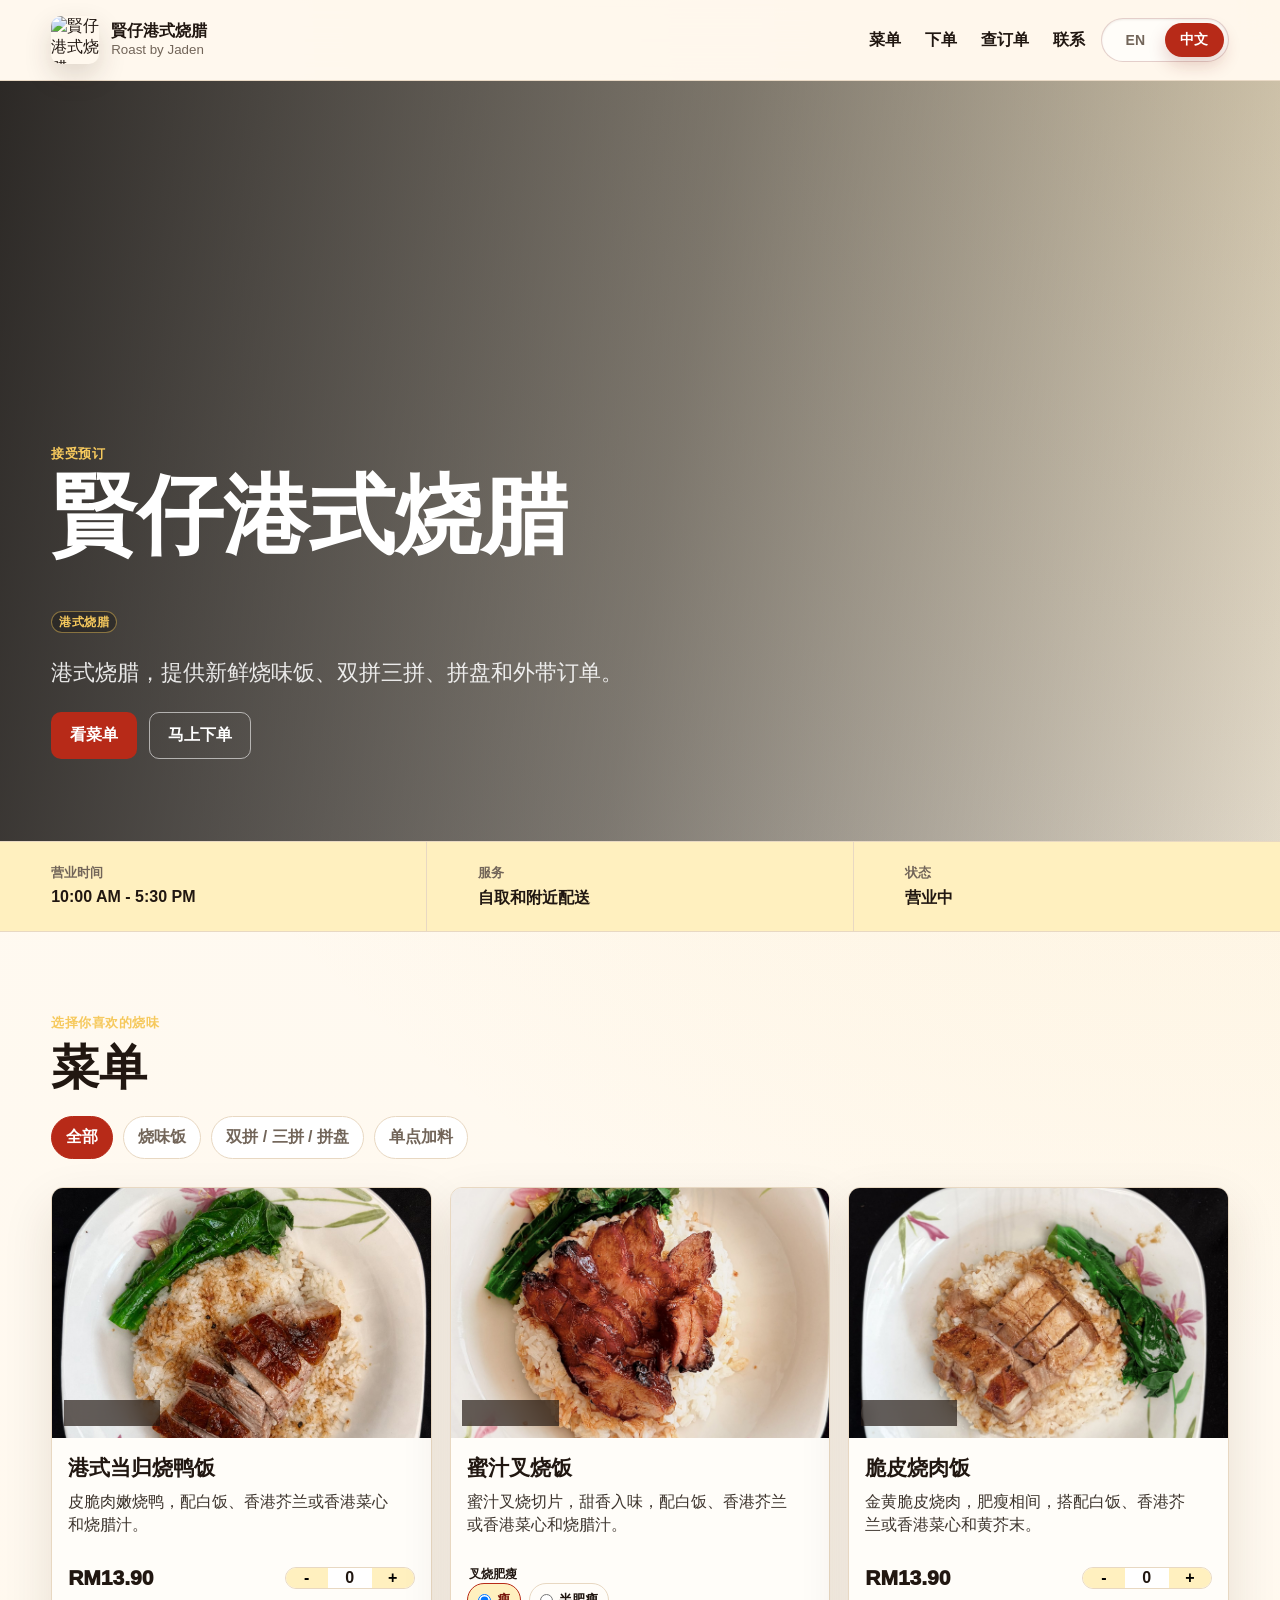
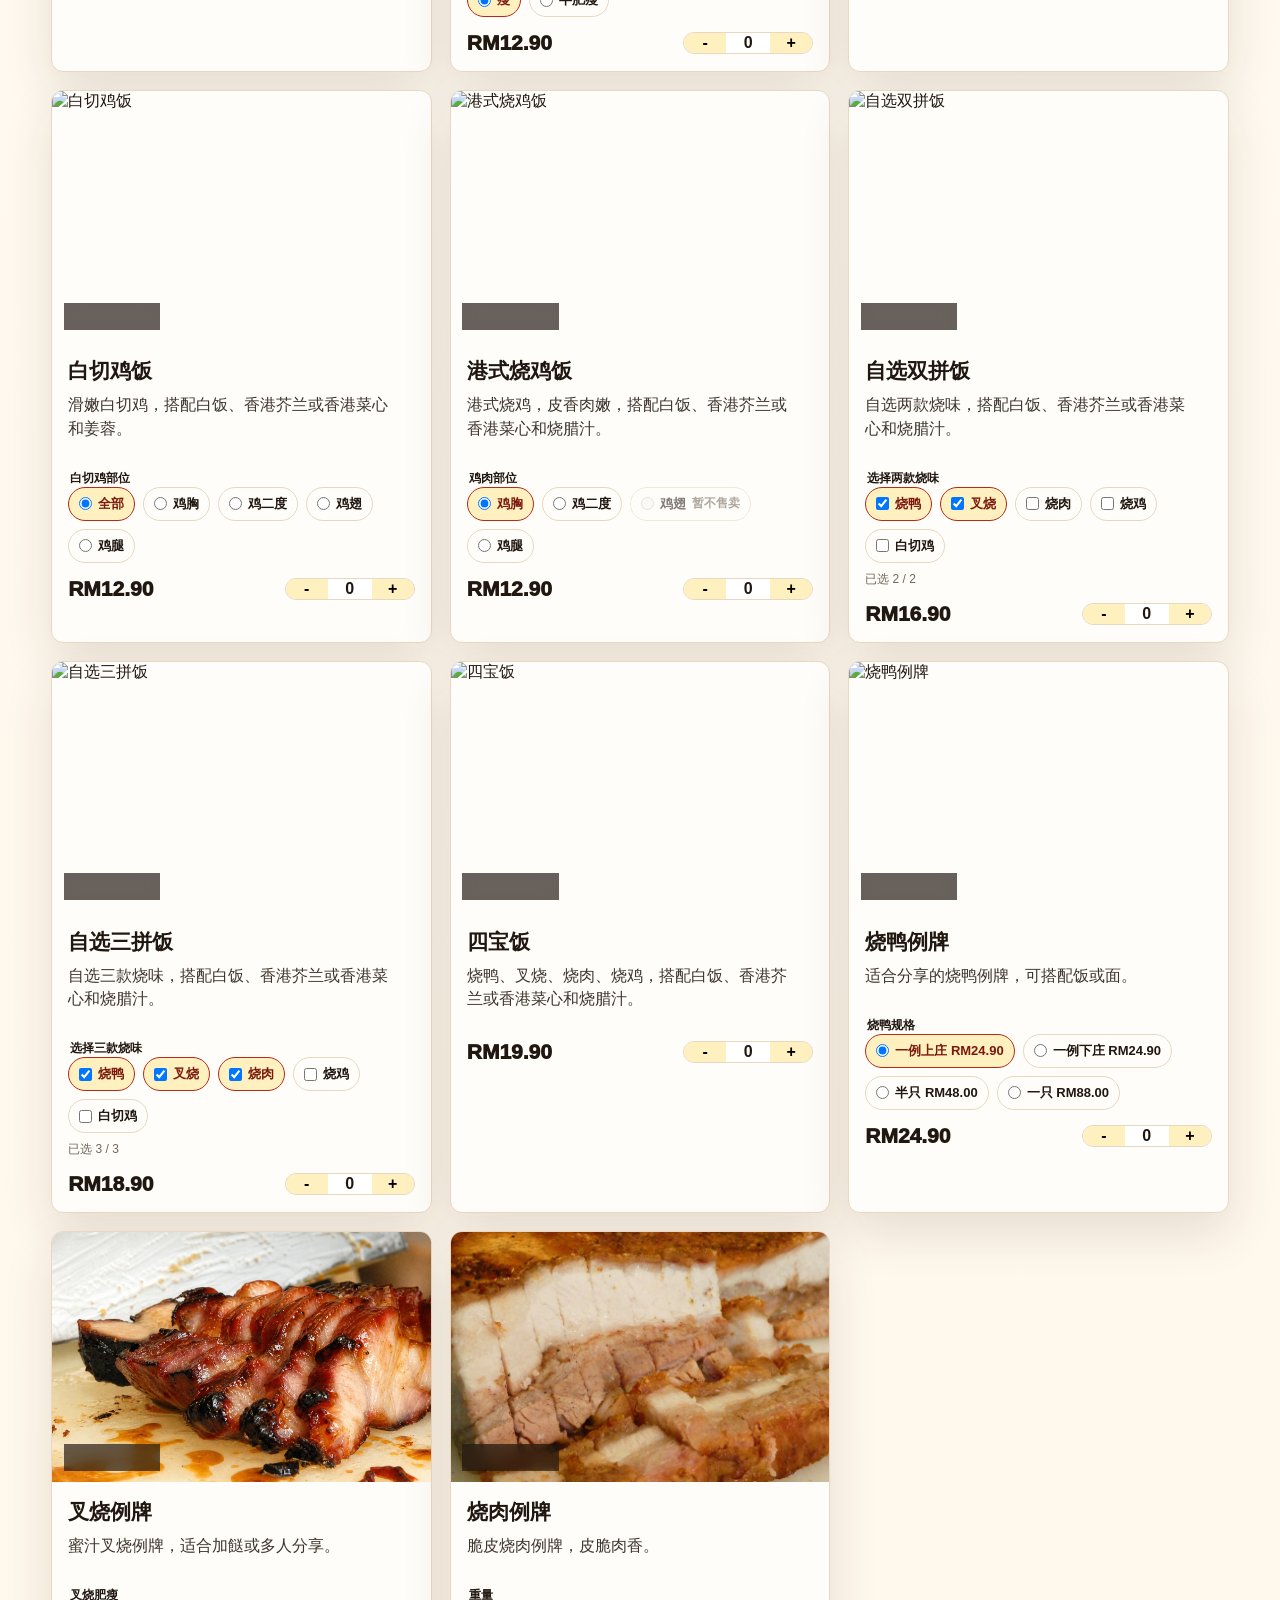
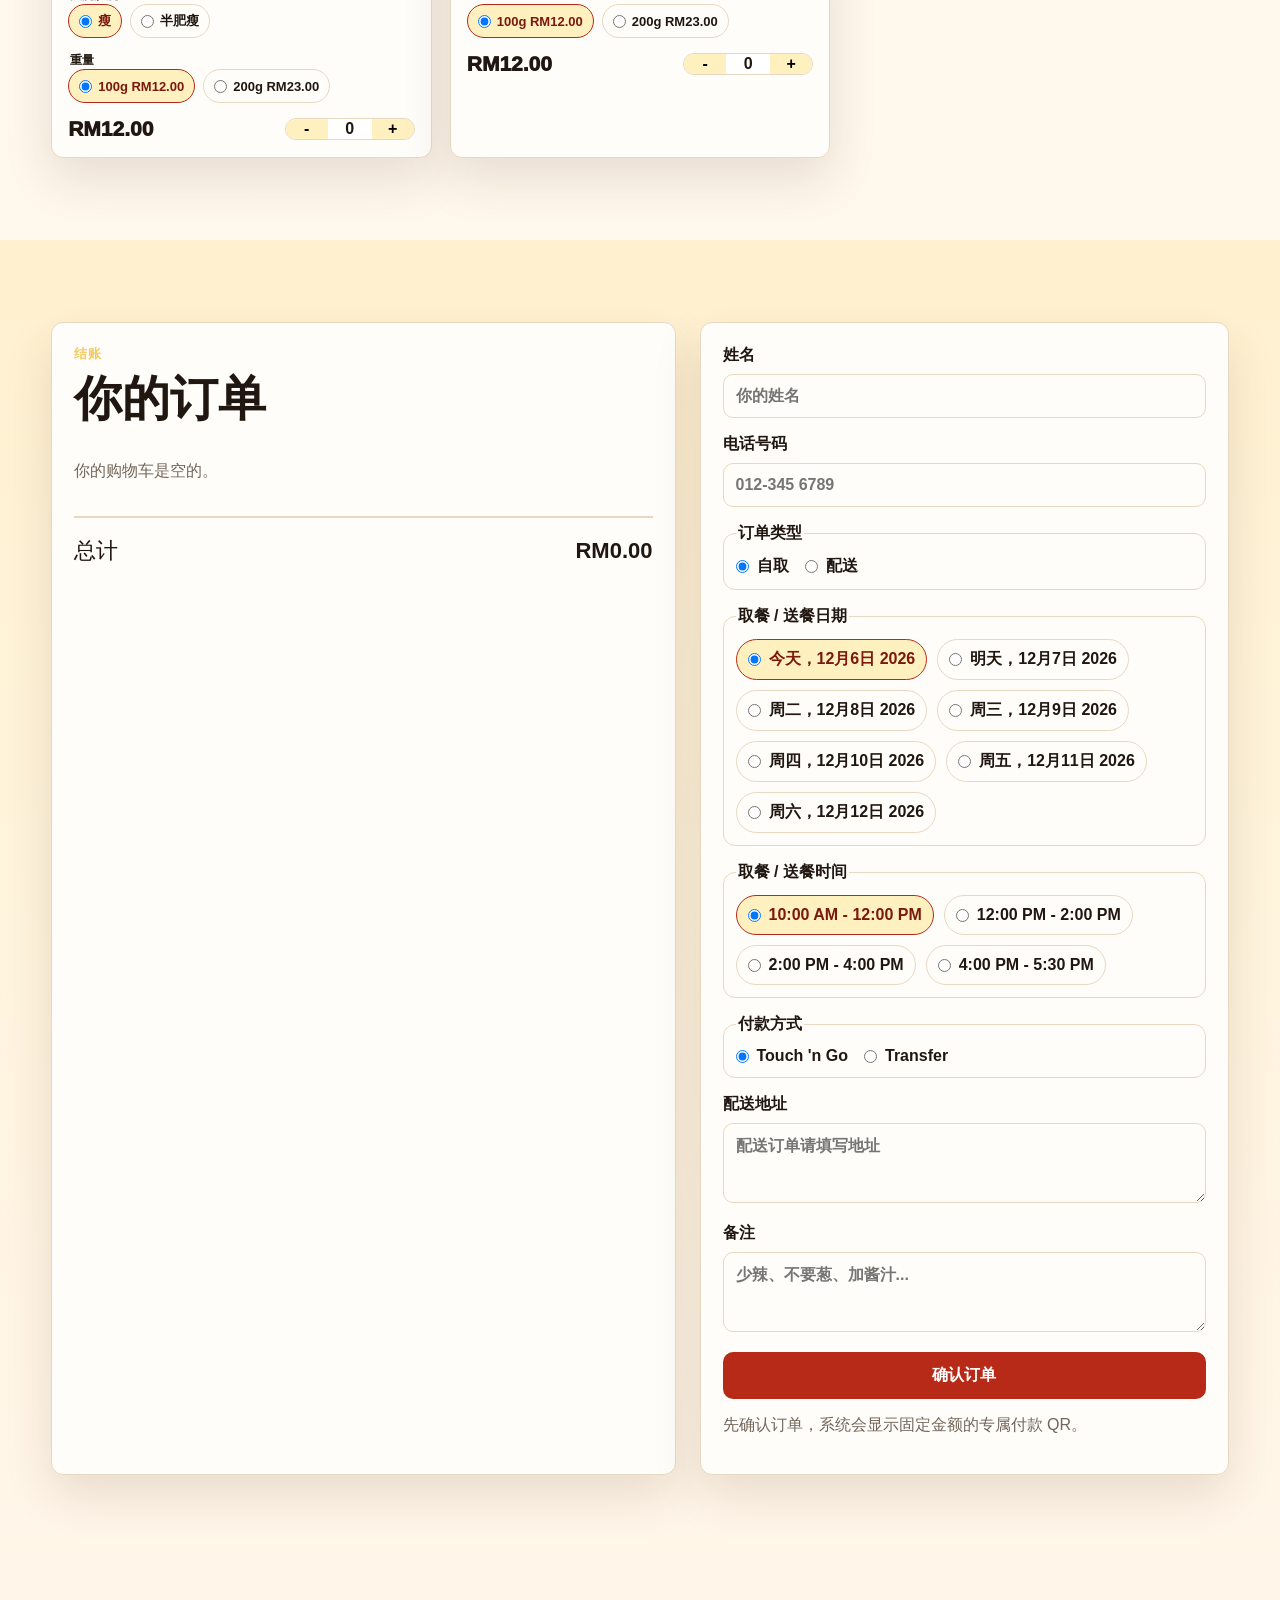
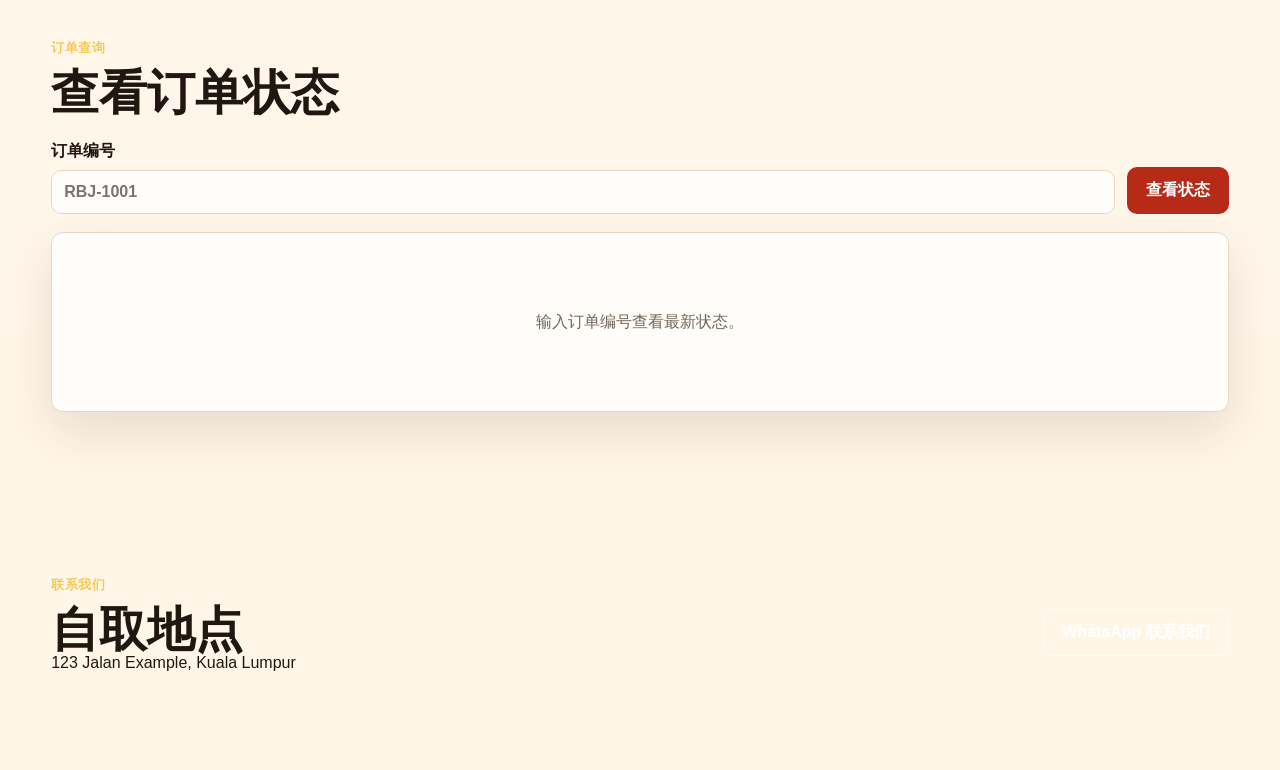
==== commit 9e03c22f: "Add checkout QR WhatsApp handoff" ====
--- a/index.html
+++ b/index.html
@@ -8,7 +8,7 @@
       content="A mobile-friendly online menu and ordering site for Roast by Jaden."
     />
     <title>賢仔港式烧腊 | Online Menu</title>
-    <link rel="stylesheet" href="styles.css?v=20260612-tng-payment-link" />
+    <link rel="stylesheet" href="styles.css?v=20260618-local-address-preview" />
   </head>
   <body>
     <header class="site-header">
@@ -26,7 +26,7 @@
         <nav aria-label="Main navigation">
           <a href="#menu" data-i18n data-zh="菜单" data-en="Menu">菜单</a>
           <a href="#order" data-i18n data-zh="下单" data-en="Order">下单</a>
-          <a href="track.html" data-i18n data-zh="查订单" data-en="Track">查订单</a>
+          <a href="#track" data-i18n data-zh="查订单" data-en="Track">查订单</a>
           <a href="#contact" data-i18n data-zh="联系" data-en="Contact">联系</a>
         </nav>
         <div class="language-switch" aria-label="Language switch">
@@ -129,7 +129,7 @@
               </a>
             </div>
             <div class="latest-order-actions">
-              <a class="button primary" id="latestOrderTrackLink" href="track.html" data-i18n data-zh="查看订单状态" data-en="Track this order">查看订单状态</a>
+              <a class="button primary" id="latestOrderTrackLink" href="#track" data-i18n data-zh="查看订单状态" data-en="Track this order">查看订单状态</a>
               <a class="button secondary" id="latestOrderWhatsappLink" href="#" target="_blank" rel="noreferrer" data-i18n data-zh="WhatsApp 联系" data-en="Send to WhatsApp">
                 WhatsApp 联系
               </a>
@@ -253,6 +253,7 @@
               data-zh-placeholder="配送订单请填写地址"
               data-en-placeholder="Required for delivery orders"
             ></textarea>
+            <div class="address-suggestions" id="addressSuggestions" hidden></div>
           </label>
 
           <label>
@@ -274,7 +275,7 @@
         </form>
       </section>
 
-      <section class="track-section" id="track" hidden>
+      <section class="track-section" id="track">
         <div class="section-heading">
           <p class="eyebrow" data-i18n data-zh="订单查询" data-en="Tracking">订单查询</p>
           <h2 data-i18n data-zh="查看订单状态" data-en="Track your order">查看订单状态</h2>
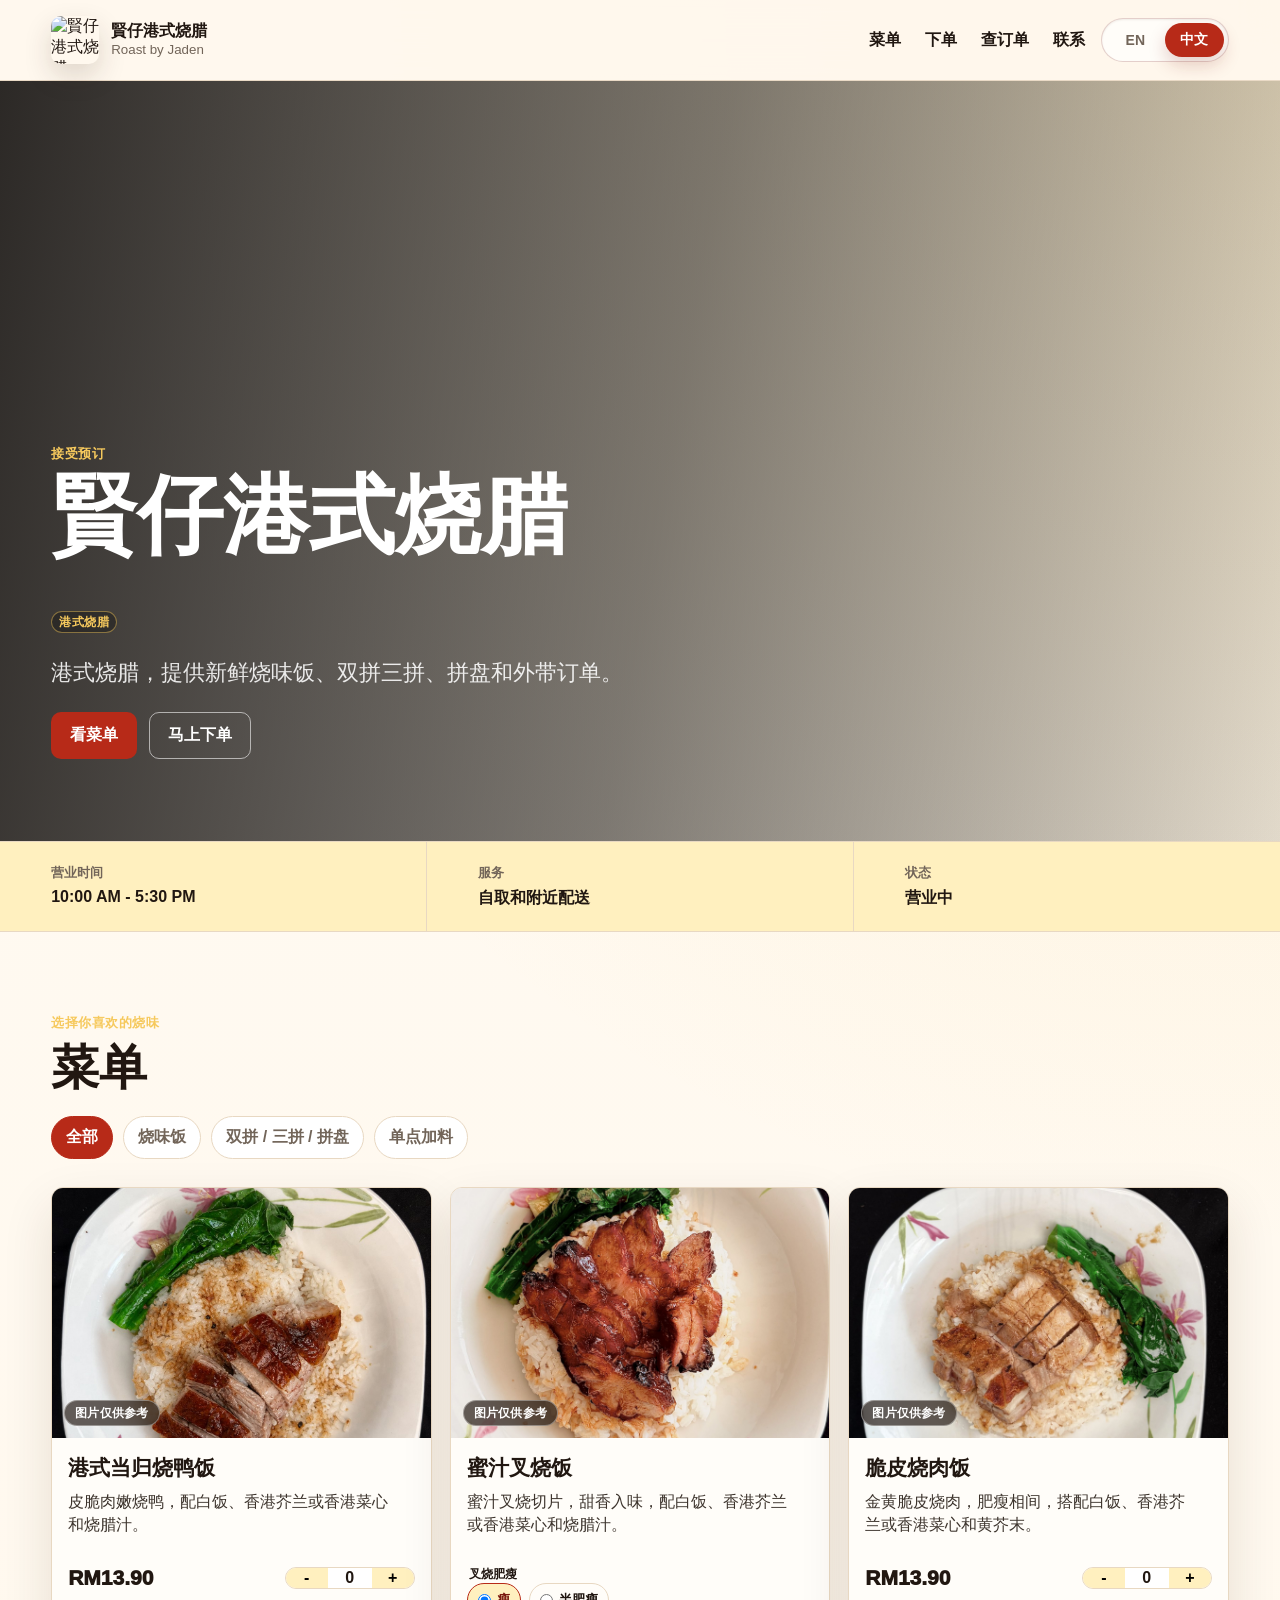
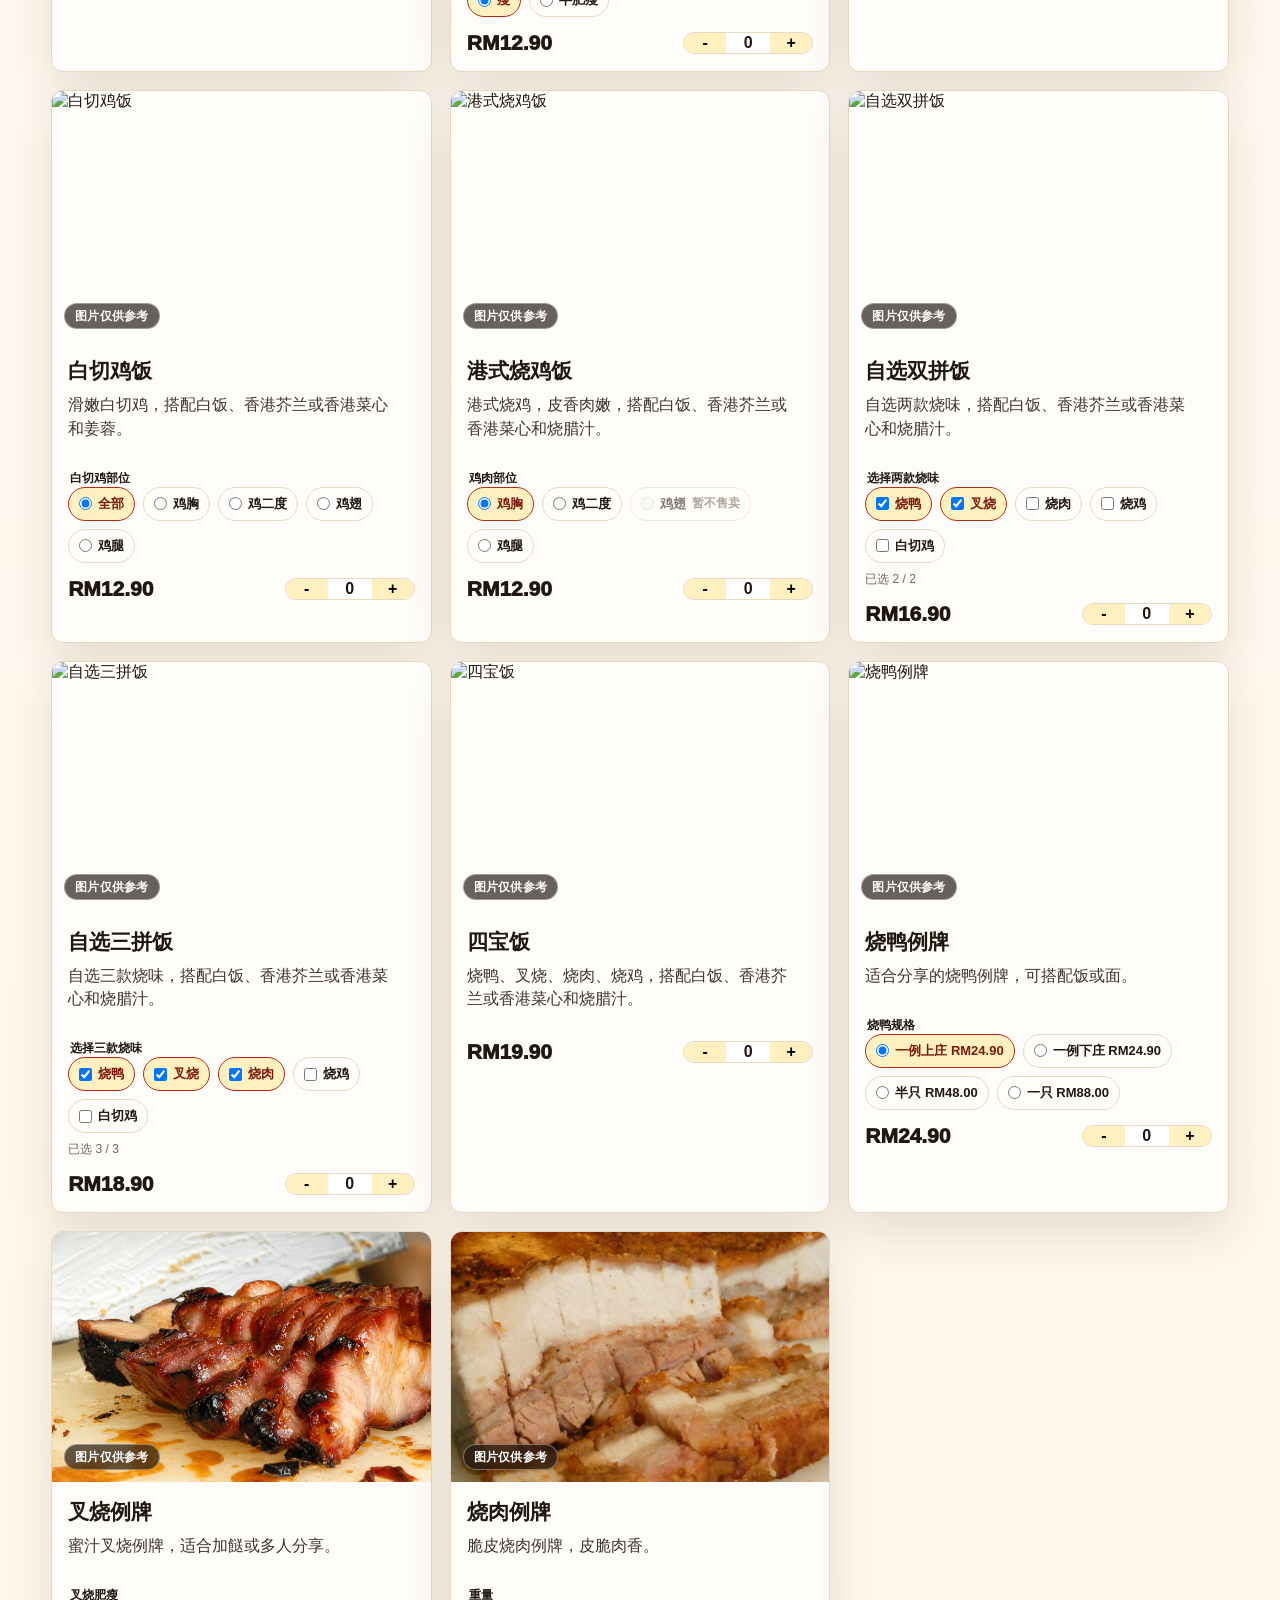
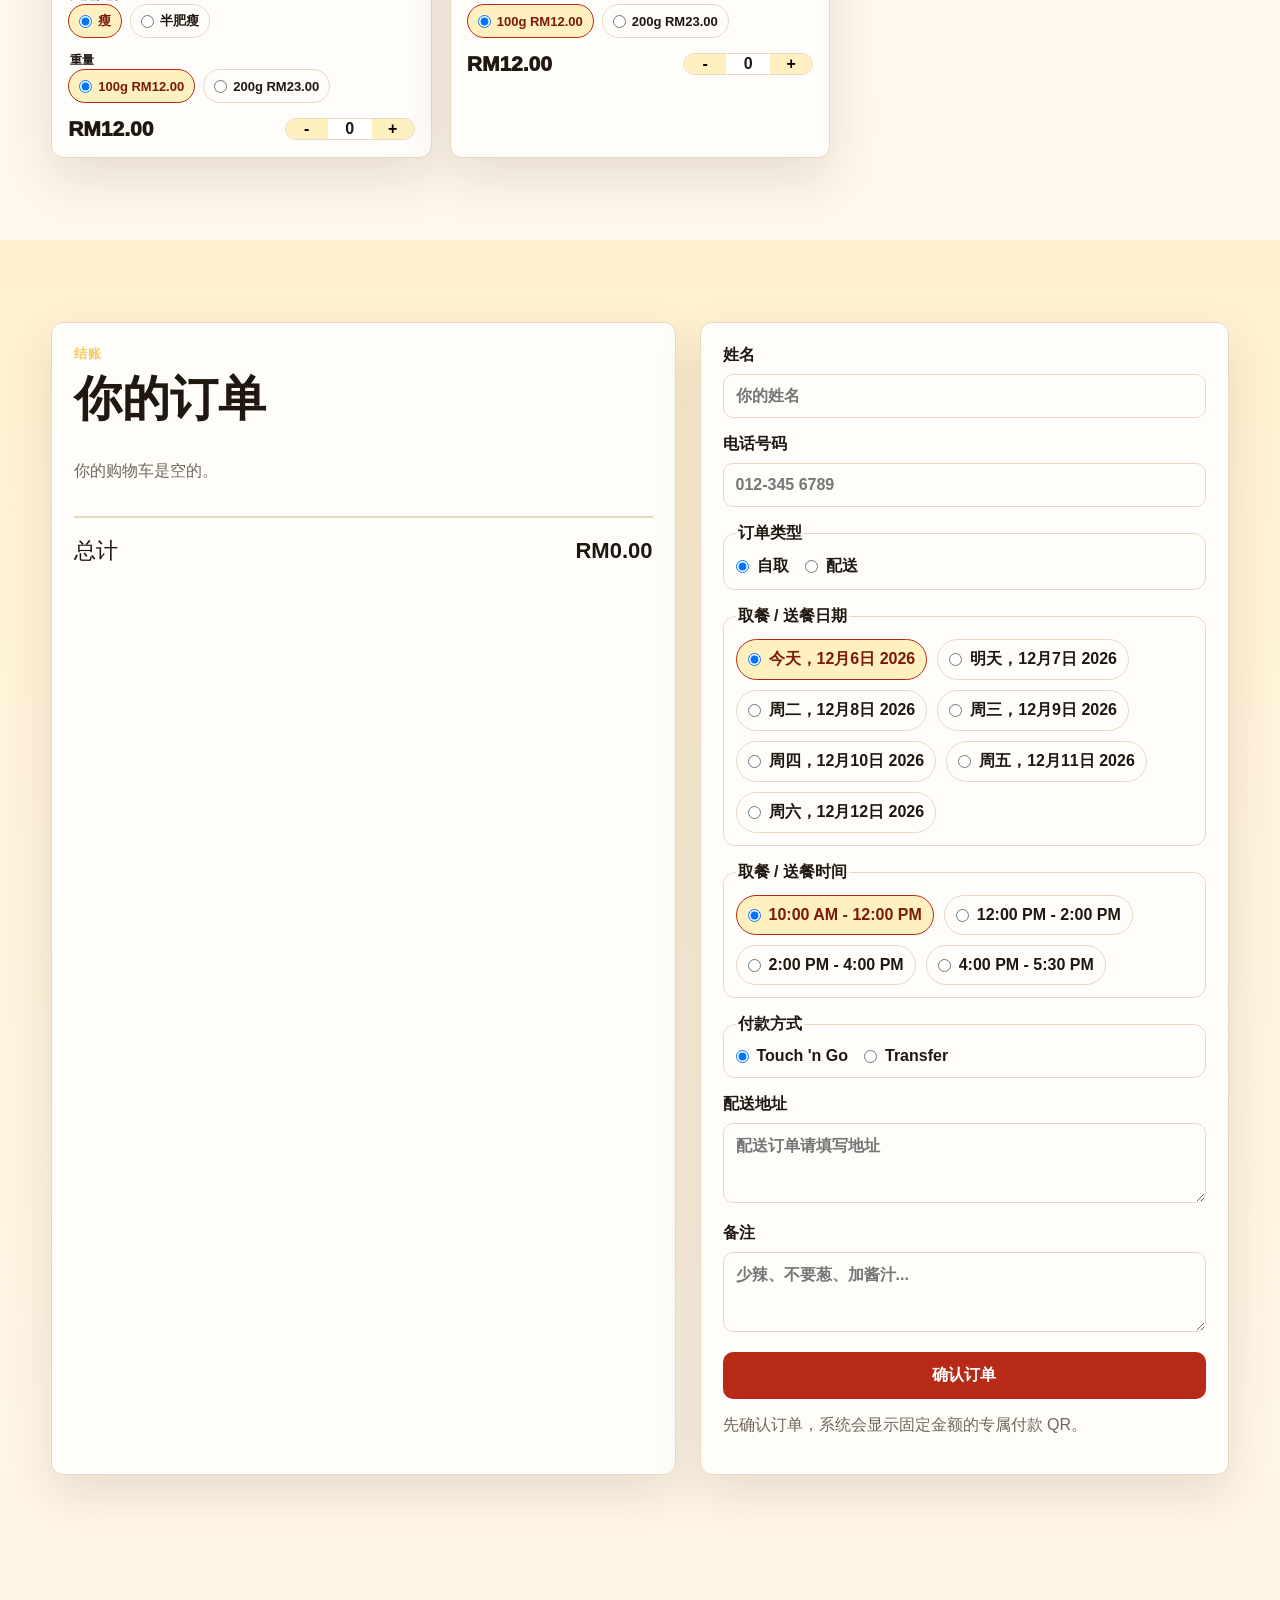
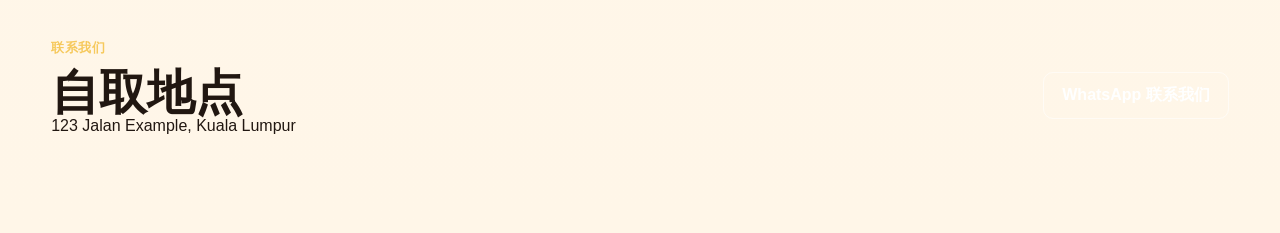
==== commit 3c86271c: "Allow file checkout orders through CORS" ====
--- a/index.html
+++ b/index.html
@@ -8,7 +8,7 @@
       content="A mobile-friendly online menu and ordering site for Roast by Jaden."
     />
     <title>賢仔港式烧腊 | Online Menu</title>
-    <link rel="stylesheet" href="styles.css?v=20260618-local-address-preview" />
+    <link rel="stylesheet" href="styles.css?v=20260612-tng-payment-link" />
   </head>
   <body>
     <header class="site-header">
@@ -26,7 +26,7 @@
         <nav aria-label="Main navigation">
           <a href="#menu" data-i18n data-zh="菜单" data-en="Menu">菜单</a>
           <a href="#order" data-i18n data-zh="下单" data-en="Order">下单</a>
-          <a href="#track" data-i18n data-zh="查订单" data-en="Track">查订单</a>
+          <a href="track.html" data-i18n data-zh="查订单" data-en="Track">查订单</a>
           <a href="#contact" data-i18n data-zh="联系" data-en="Contact">联系</a>
         </nav>
         <div class="language-switch" aria-label="Language switch">
@@ -129,7 +129,7 @@
               </a>
             </div>
             <div class="latest-order-actions">
-              <a class="button primary" id="latestOrderTrackLink" href="#track" data-i18n data-zh="查看订单状态" data-en="Track this order">查看订单状态</a>
+              <a class="button primary" id="latestOrderTrackLink" href="track.html" data-i18n data-zh="查看订单状态" data-en="Track this order">查看订单状态</a>
               <a class="button secondary" id="latestOrderWhatsappLink" href="#" target="_blank" rel="noreferrer" data-i18n data-zh="WhatsApp 联系" data-en="Send to WhatsApp">
                 WhatsApp 联系
               </a>
@@ -253,7 +253,6 @@
               data-zh-placeholder="配送订单请填写地址"
               data-en-placeholder="Required for delivery orders"
             ></textarea>
-            <div class="address-suggestions" id="addressSuggestions" hidden></div>
           </label>
 
           <label>
@@ -275,7 +274,7 @@
         </form>
       </section>
 
-      <section class="track-section" id="track">
+      <section class="track-section" id="track" hidden>
         <div class="section-heading">
           <p class="eyebrow" data-i18n data-zh="订单查询" data-en="Tracking">订单查询</p>
           <h2 data-i18n data-zh="查看订单状态" data-en="Track your order">查看订单状态</h2>
@@ -311,6 +310,6 @@
       <a href="#order" data-i18n data-zh="结账" data-en="Checkout">结账</a>
     </div>
 
-    <script type="module" src="app.js?v=20260625-payment-whatsapp"></script>
+    <script type="module" src="app.js?v=20260625-file-cors"></script>
   </body>
 </html>
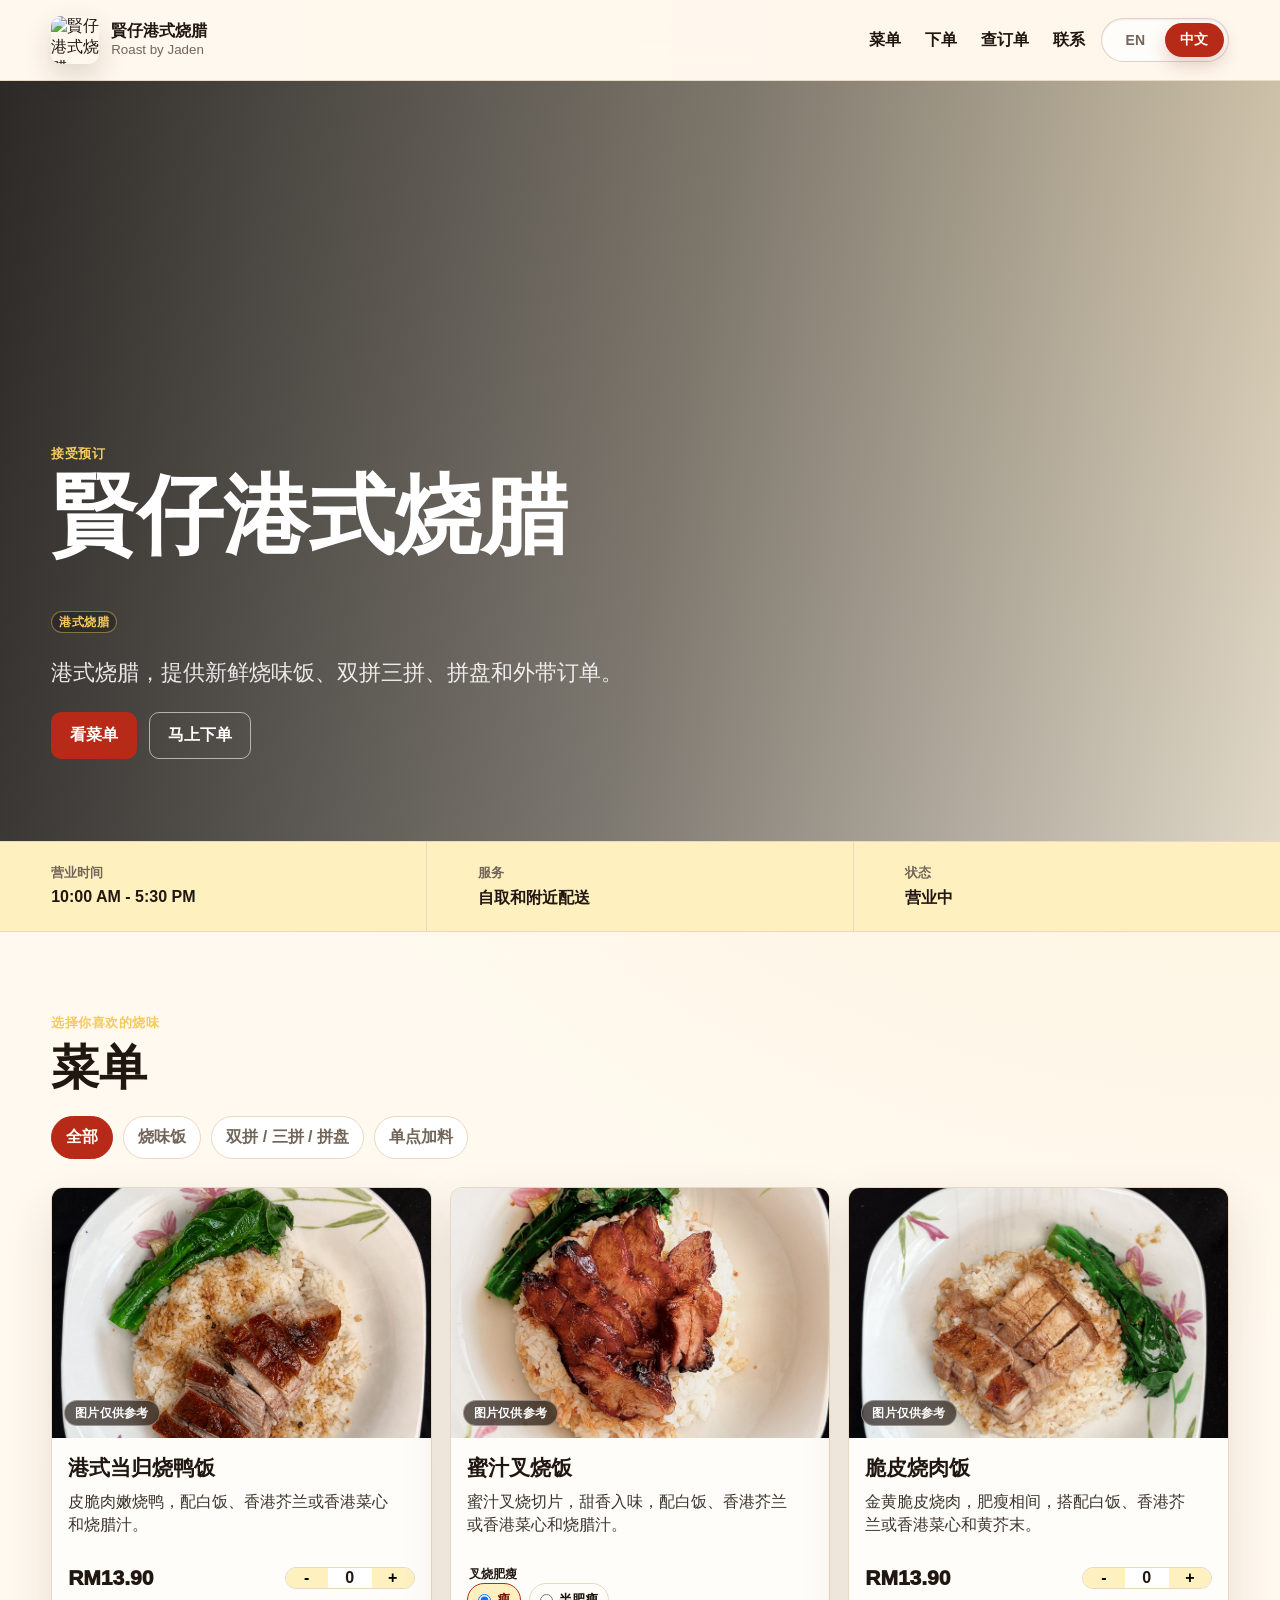
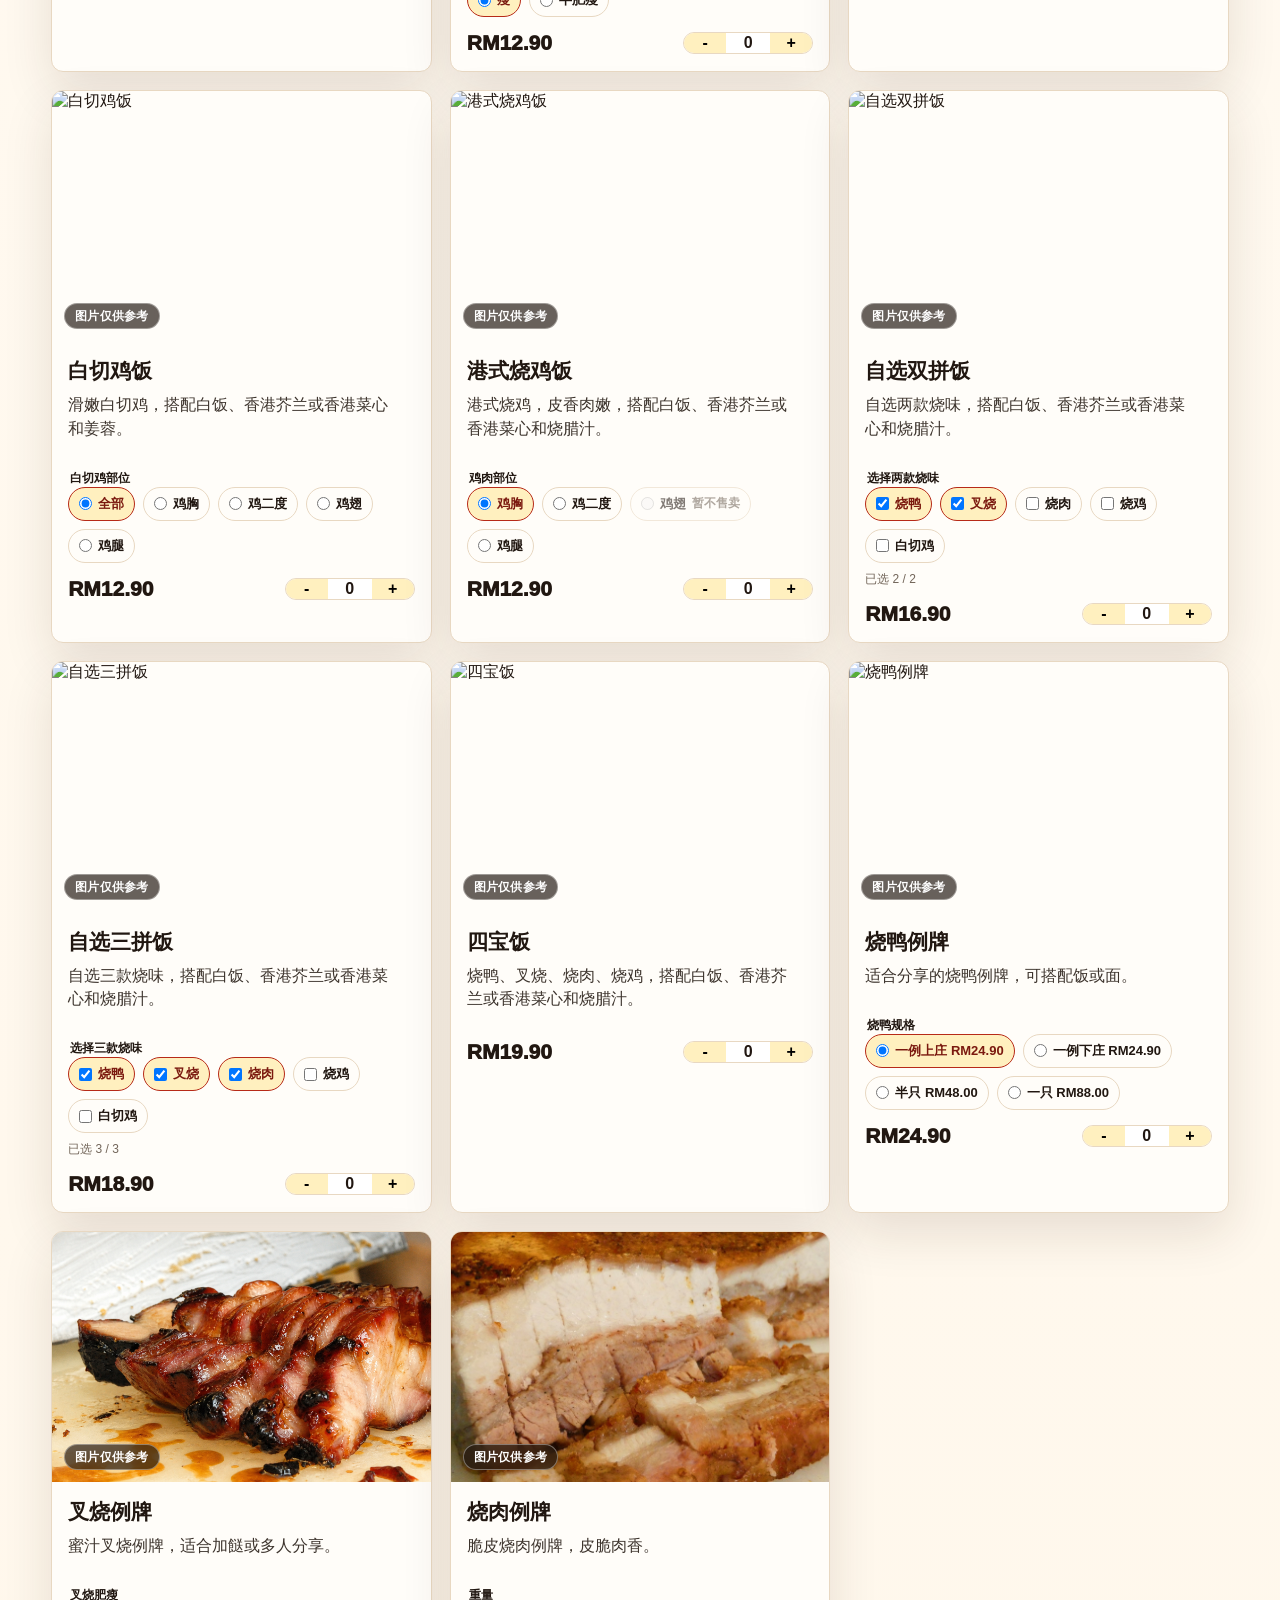
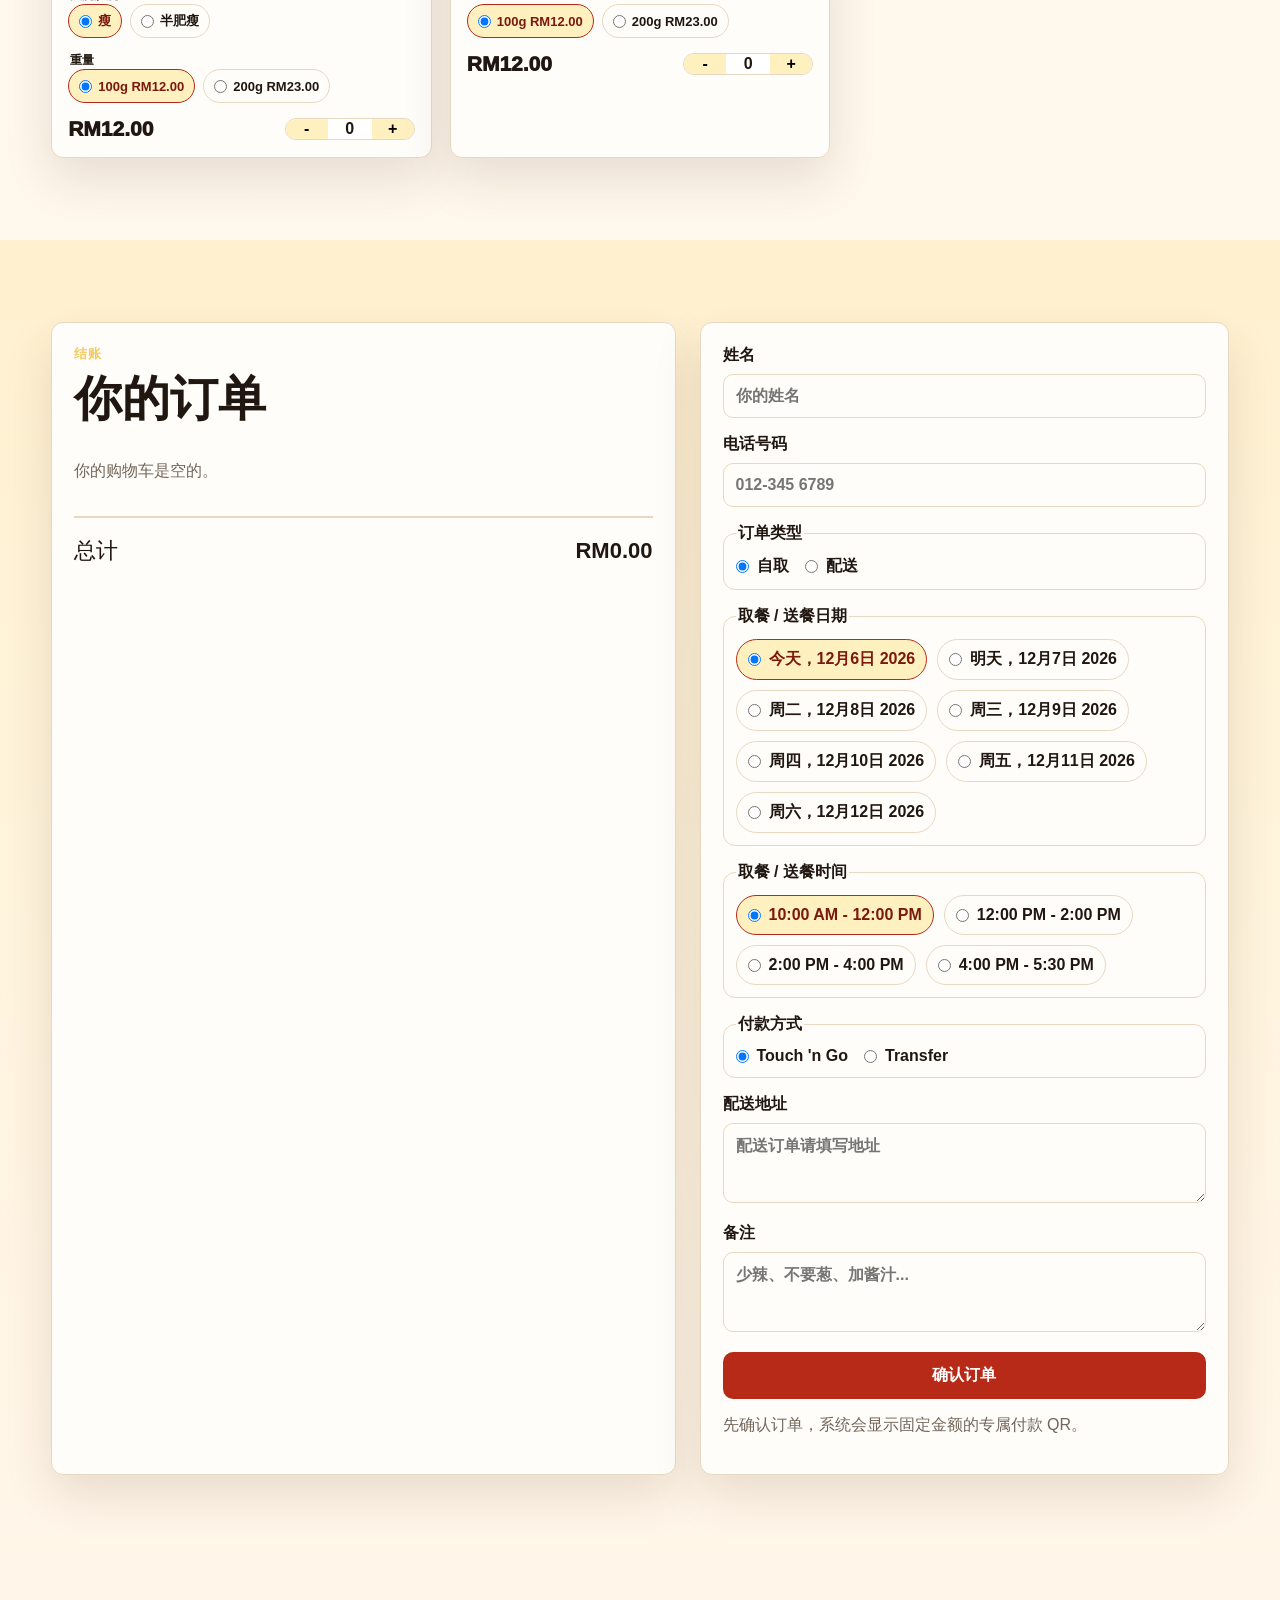
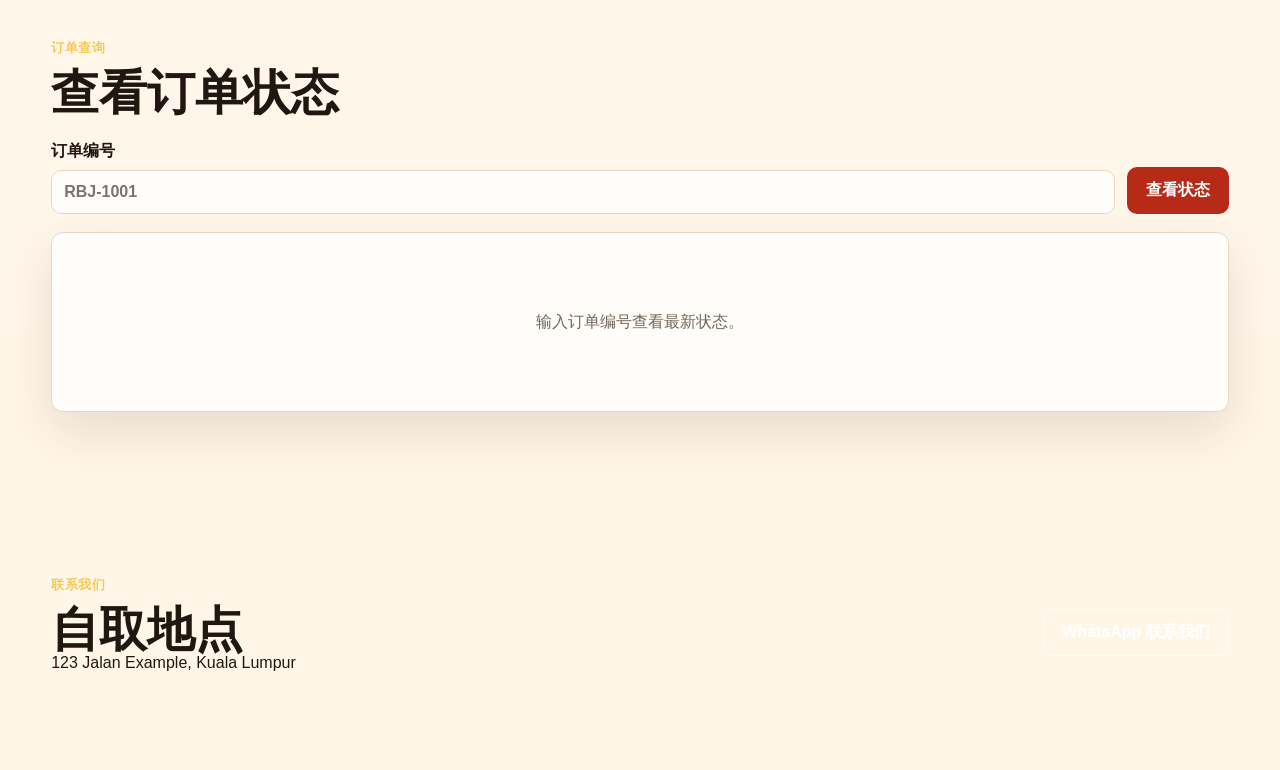
==== commit 911861f0: "Allow file checkout orders through CORS" ====
--- a/index.html
+++ b/index.html
@@ -8,7 +8,7 @@
       content="A mobile-friendly online menu and ordering site for Roast by Jaden."
     />
     <title>賢仔港式烧腊 | Online Menu</title>
-    <link rel="stylesheet" href="styles.css?v=20260612-tng-payment-link" />
+    <link rel="stylesheet" href="styles.css?v=20260618-local-address-preview" />
   </head>
   <body>
     <header class="site-header">
@@ -26,7 +26,7 @@
         <nav aria-label="Main navigation">
           <a href="#menu" data-i18n data-zh="菜单" data-en="Menu">菜单</a>
           <a href="#order" data-i18n data-zh="下单" data-en="Order">下单</a>
-          <a href="track.html" data-i18n data-zh="查订单" data-en="Track">查订单</a>
+          <a href="#track" data-i18n data-zh="查订单" data-en="Track">查订单</a>
           <a href="#contact" data-i18n data-zh="联系" data-en="Contact">联系</a>
         </nav>
         <div class="language-switch" aria-label="Language switch">
@@ -129,7 +129,7 @@
               </a>
             </div>
             <div class="latest-order-actions">
-              <a class="button primary" id="latestOrderTrackLink" href="track.html" data-i18n data-zh="查看订单状态" data-en="Track this order">查看订单状态</a>
+              <a class="button primary" id="latestOrderTrackLink" href="#track" data-i18n data-zh="查看订单状态" data-en="Track this order">查看订单状态</a>
               <a class="button secondary" id="latestOrderWhatsappLink" href="#" target="_blank" rel="noreferrer" data-i18n data-zh="WhatsApp 联系" data-en="Send to WhatsApp">
                 WhatsApp 联系
               </a>
@@ -253,6 +253,7 @@
               data-zh-placeholder="配送订单请填写地址"
               data-en-placeholder="Required for delivery orders"
             ></textarea>
+            <div class="address-suggestions" id="addressSuggestions" hidden></div>
           </label>
 
           <label>
@@ -274,7 +275,7 @@
         </form>
       </section>
 
-      <section class="track-section" id="track" hidden>
+      <section class="track-section" id="track">
         <div class="section-heading">
           <p class="eyebrow" data-i18n data-zh="订单查询" data-en="Tracking">订单查询</p>
           <h2 data-i18n data-zh="查看订单状态" data-en="Track your order">查看订单状态</h2>
